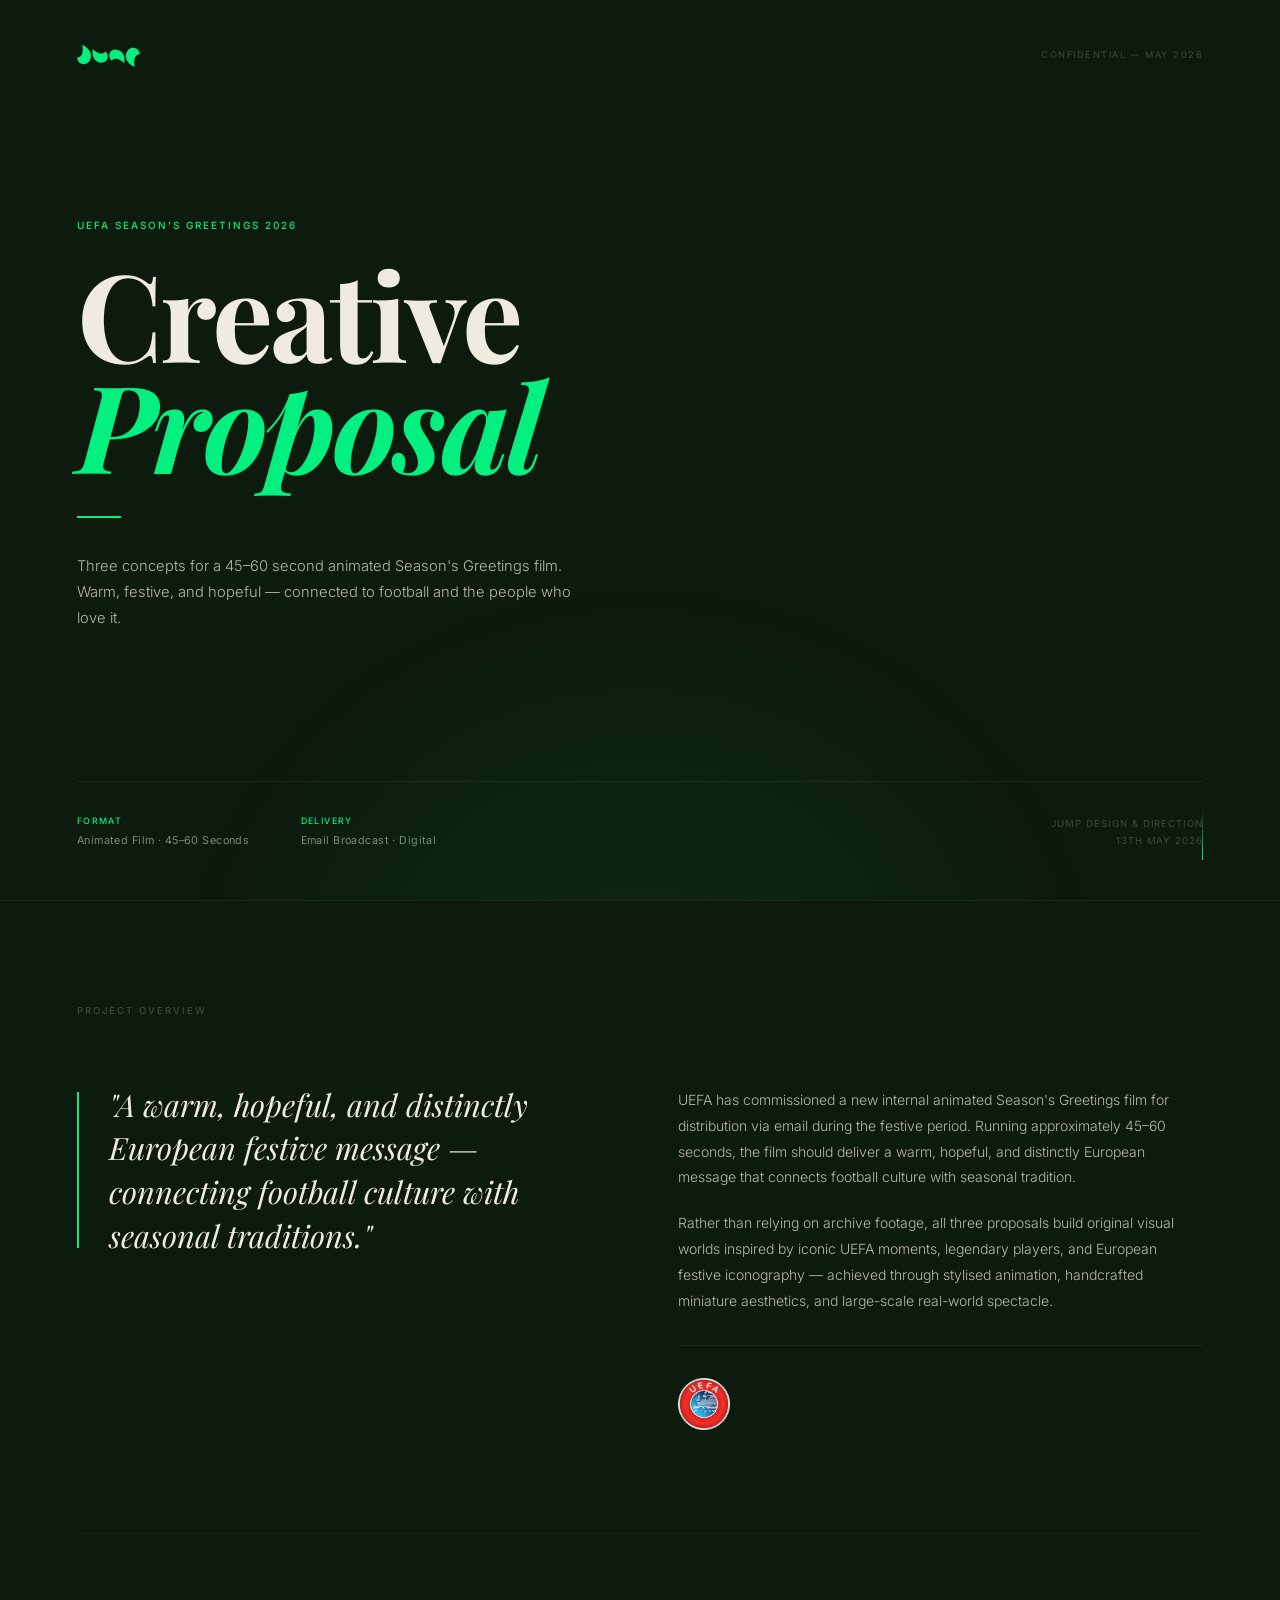
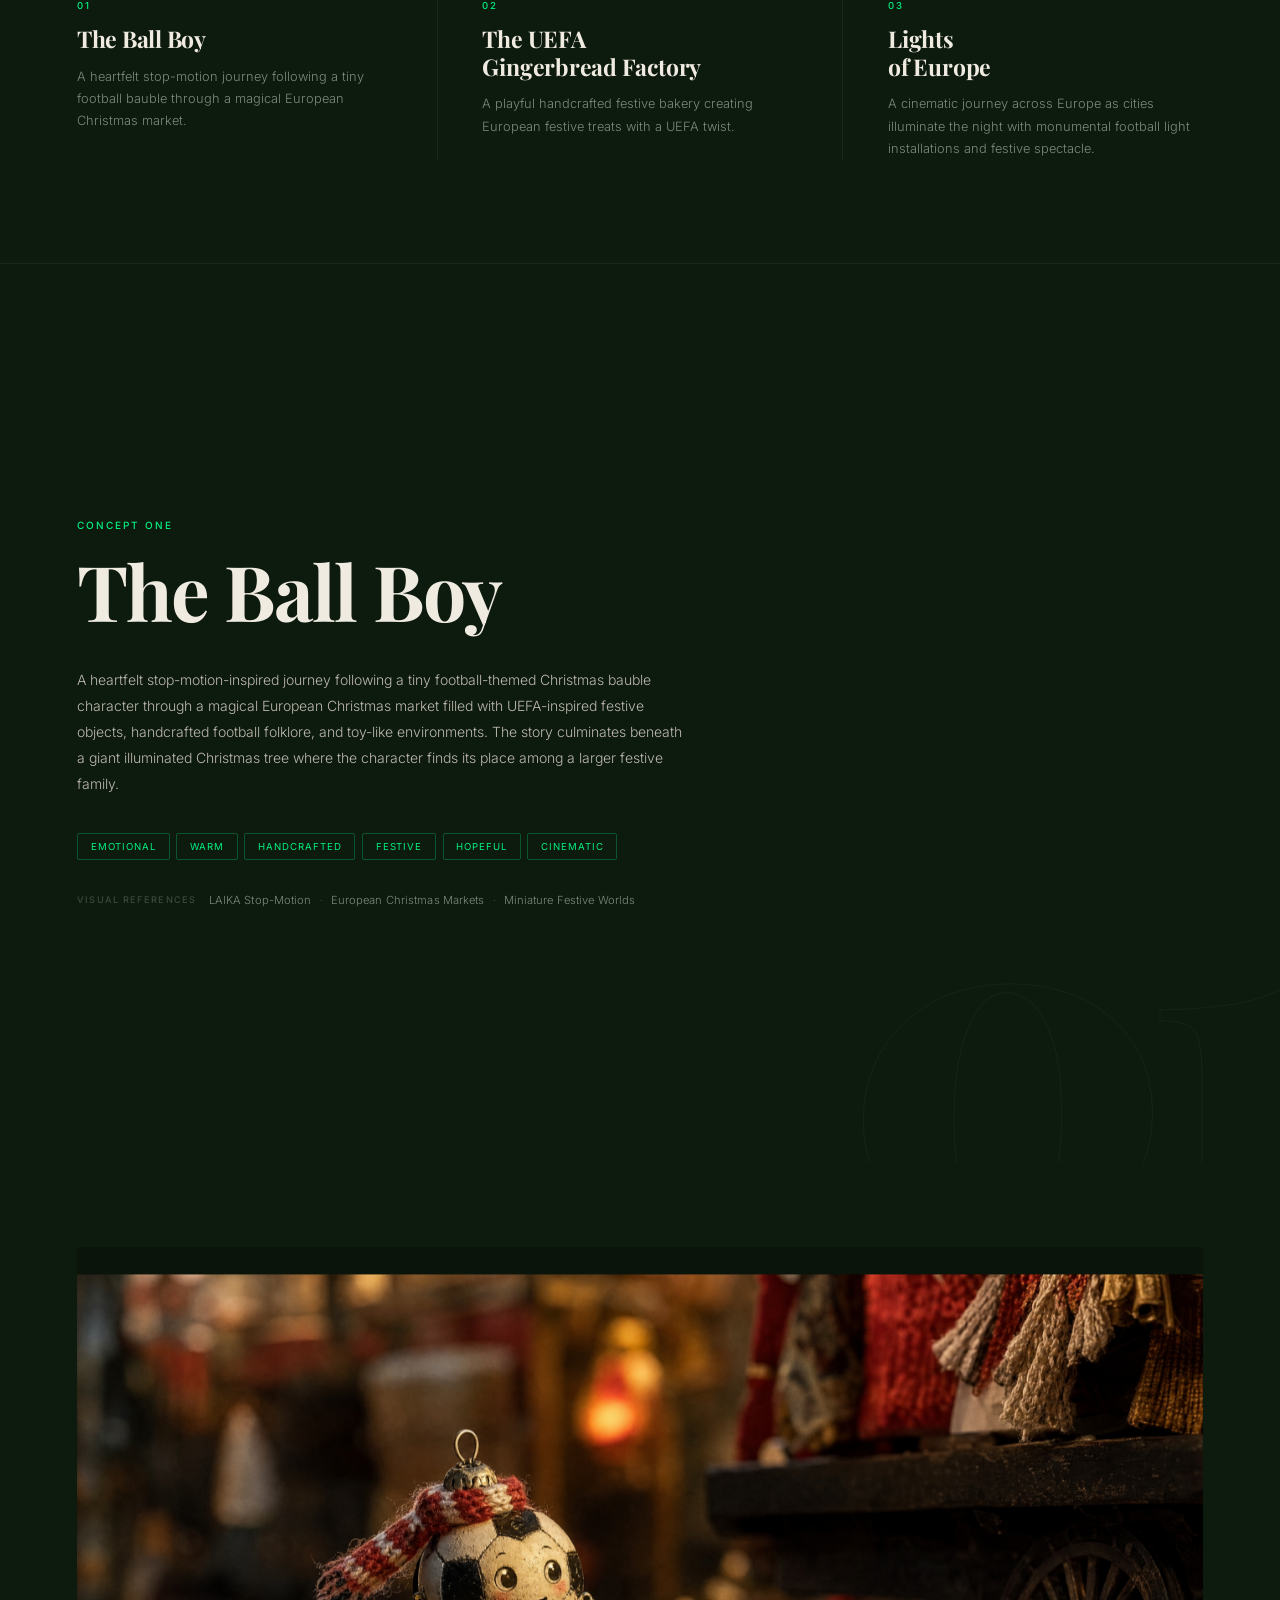
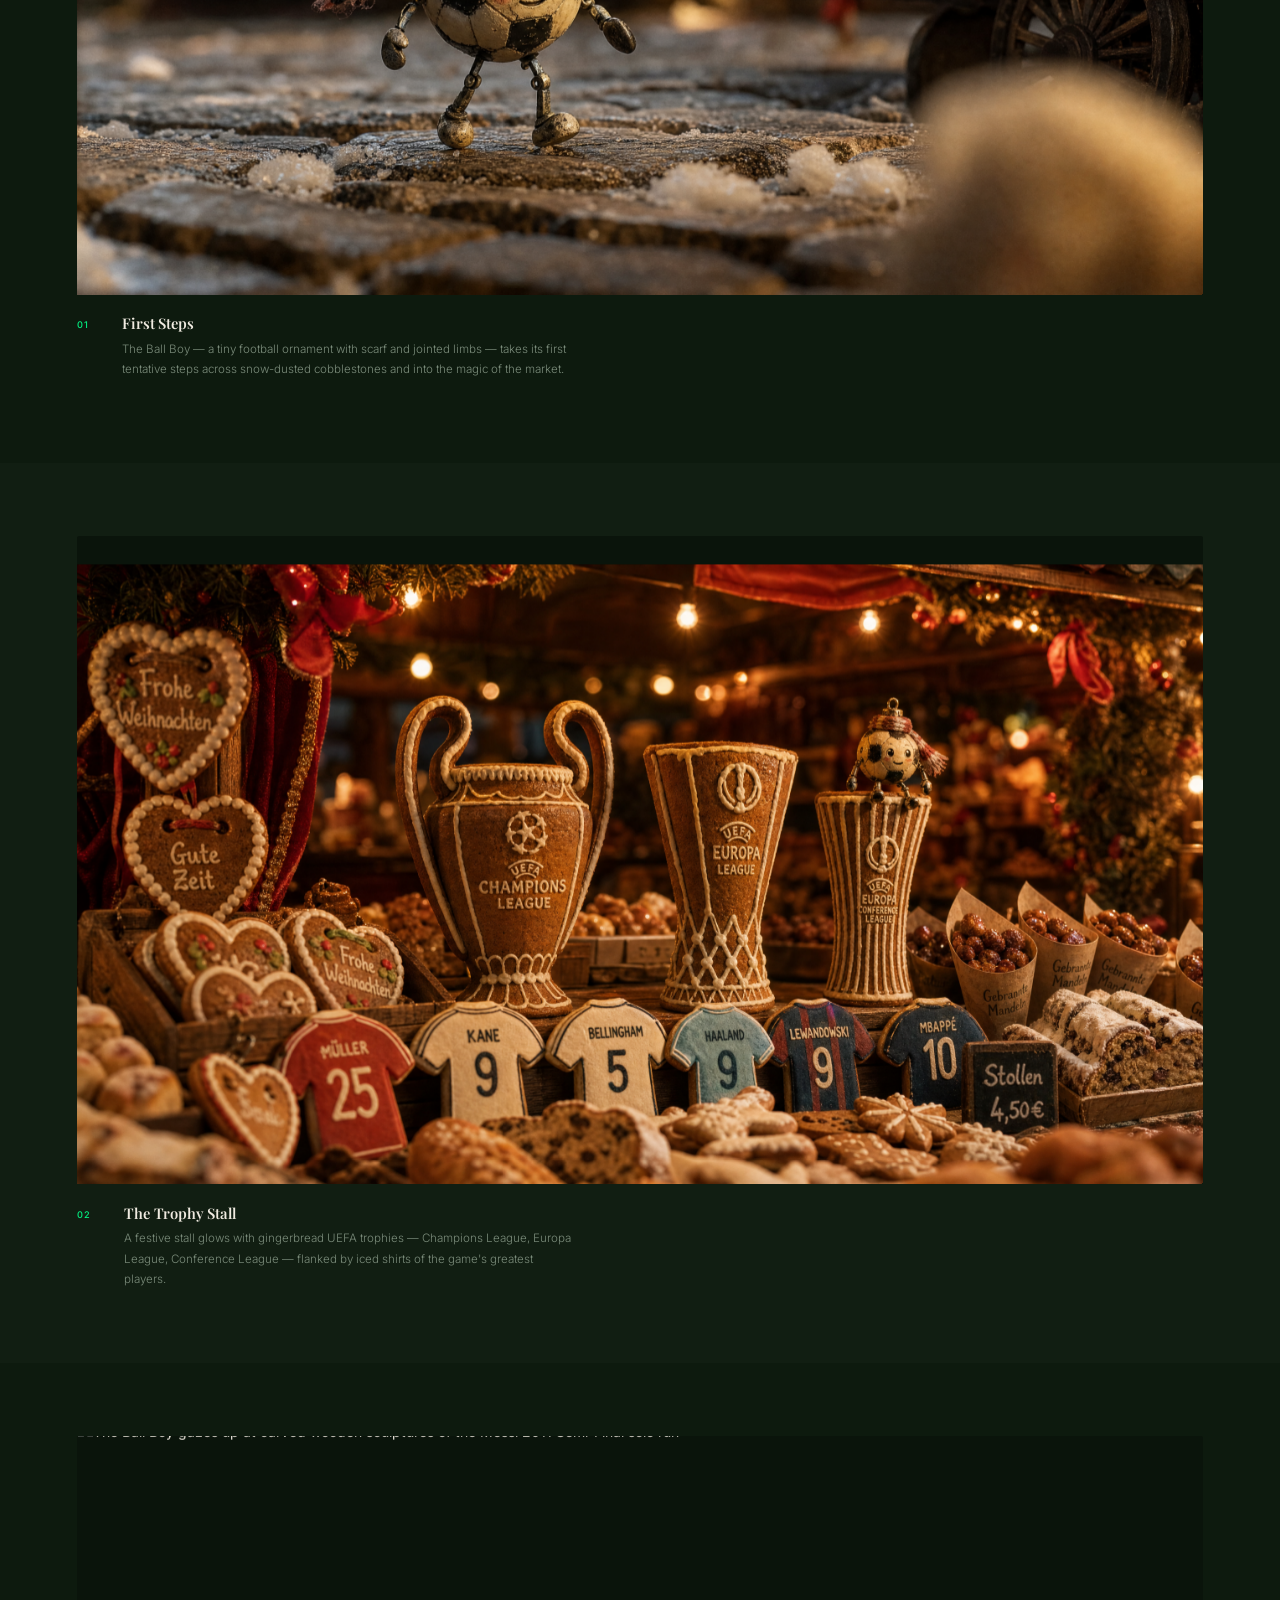
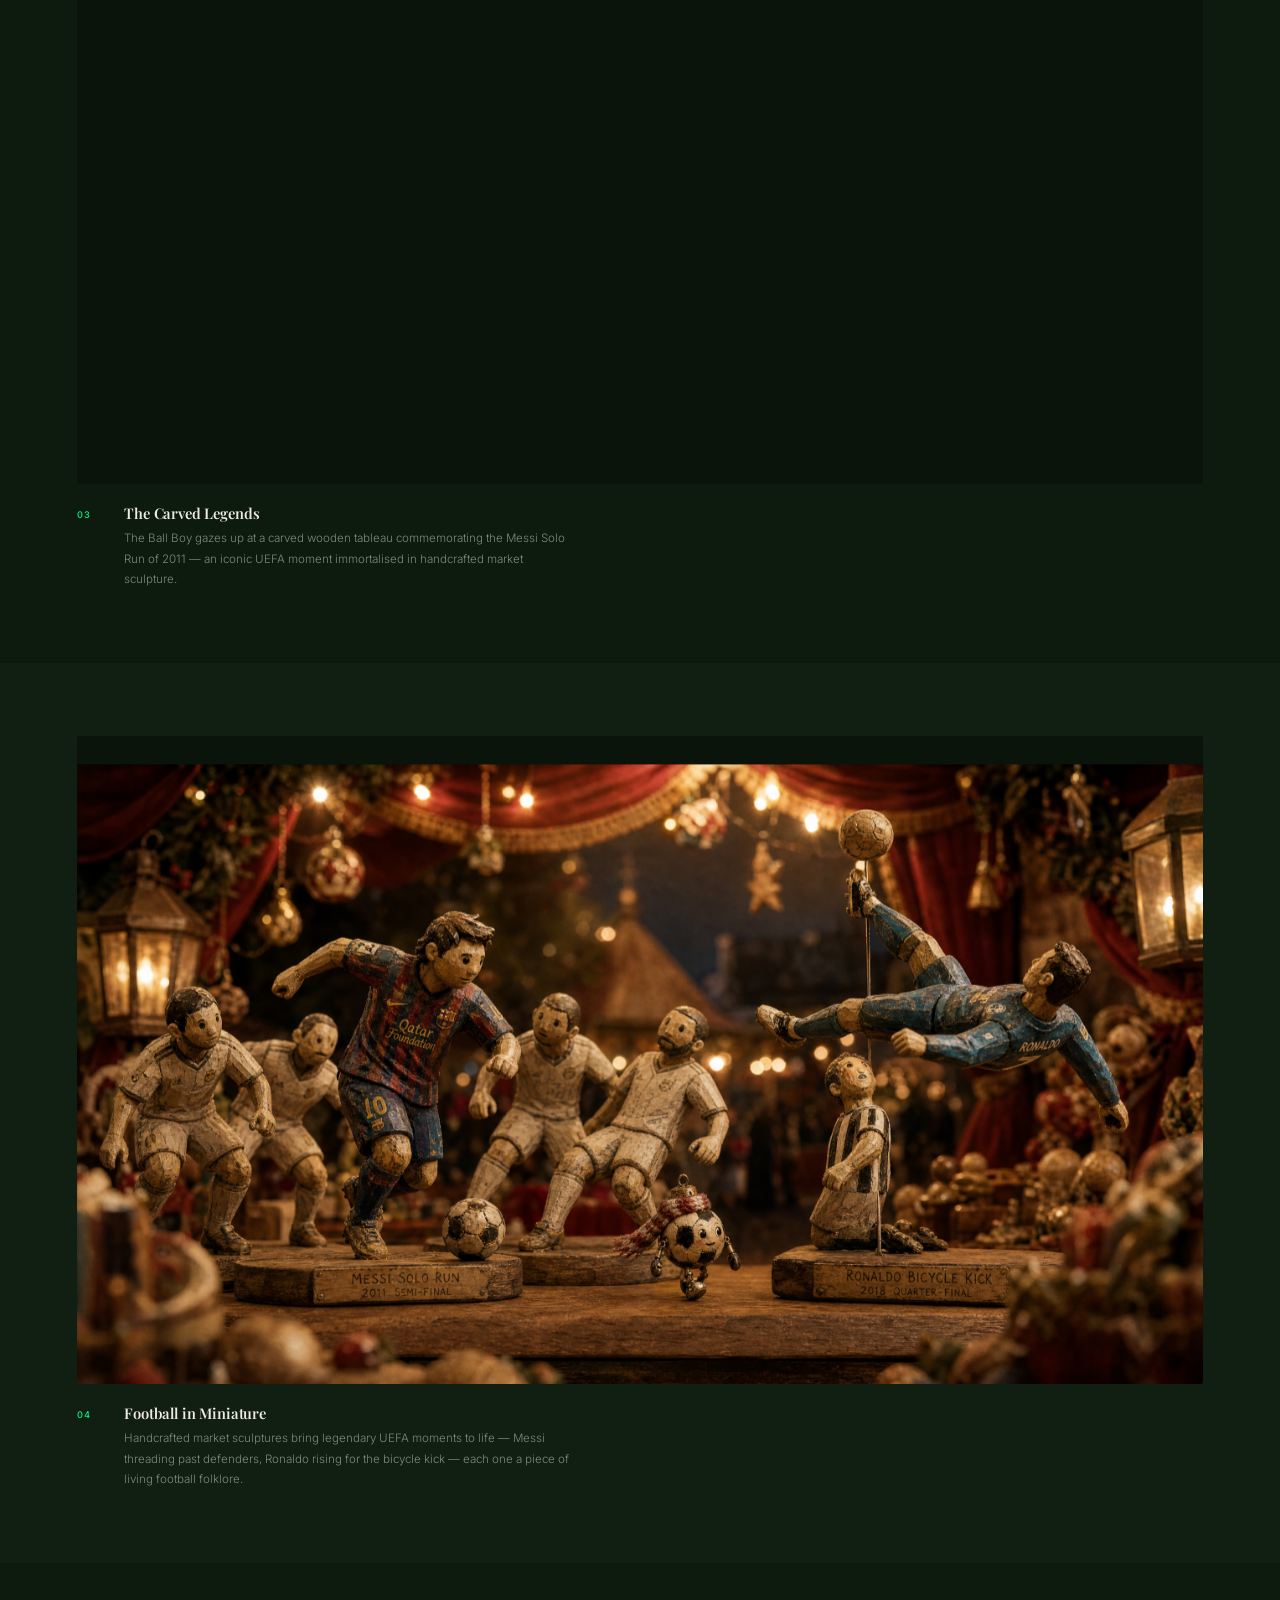
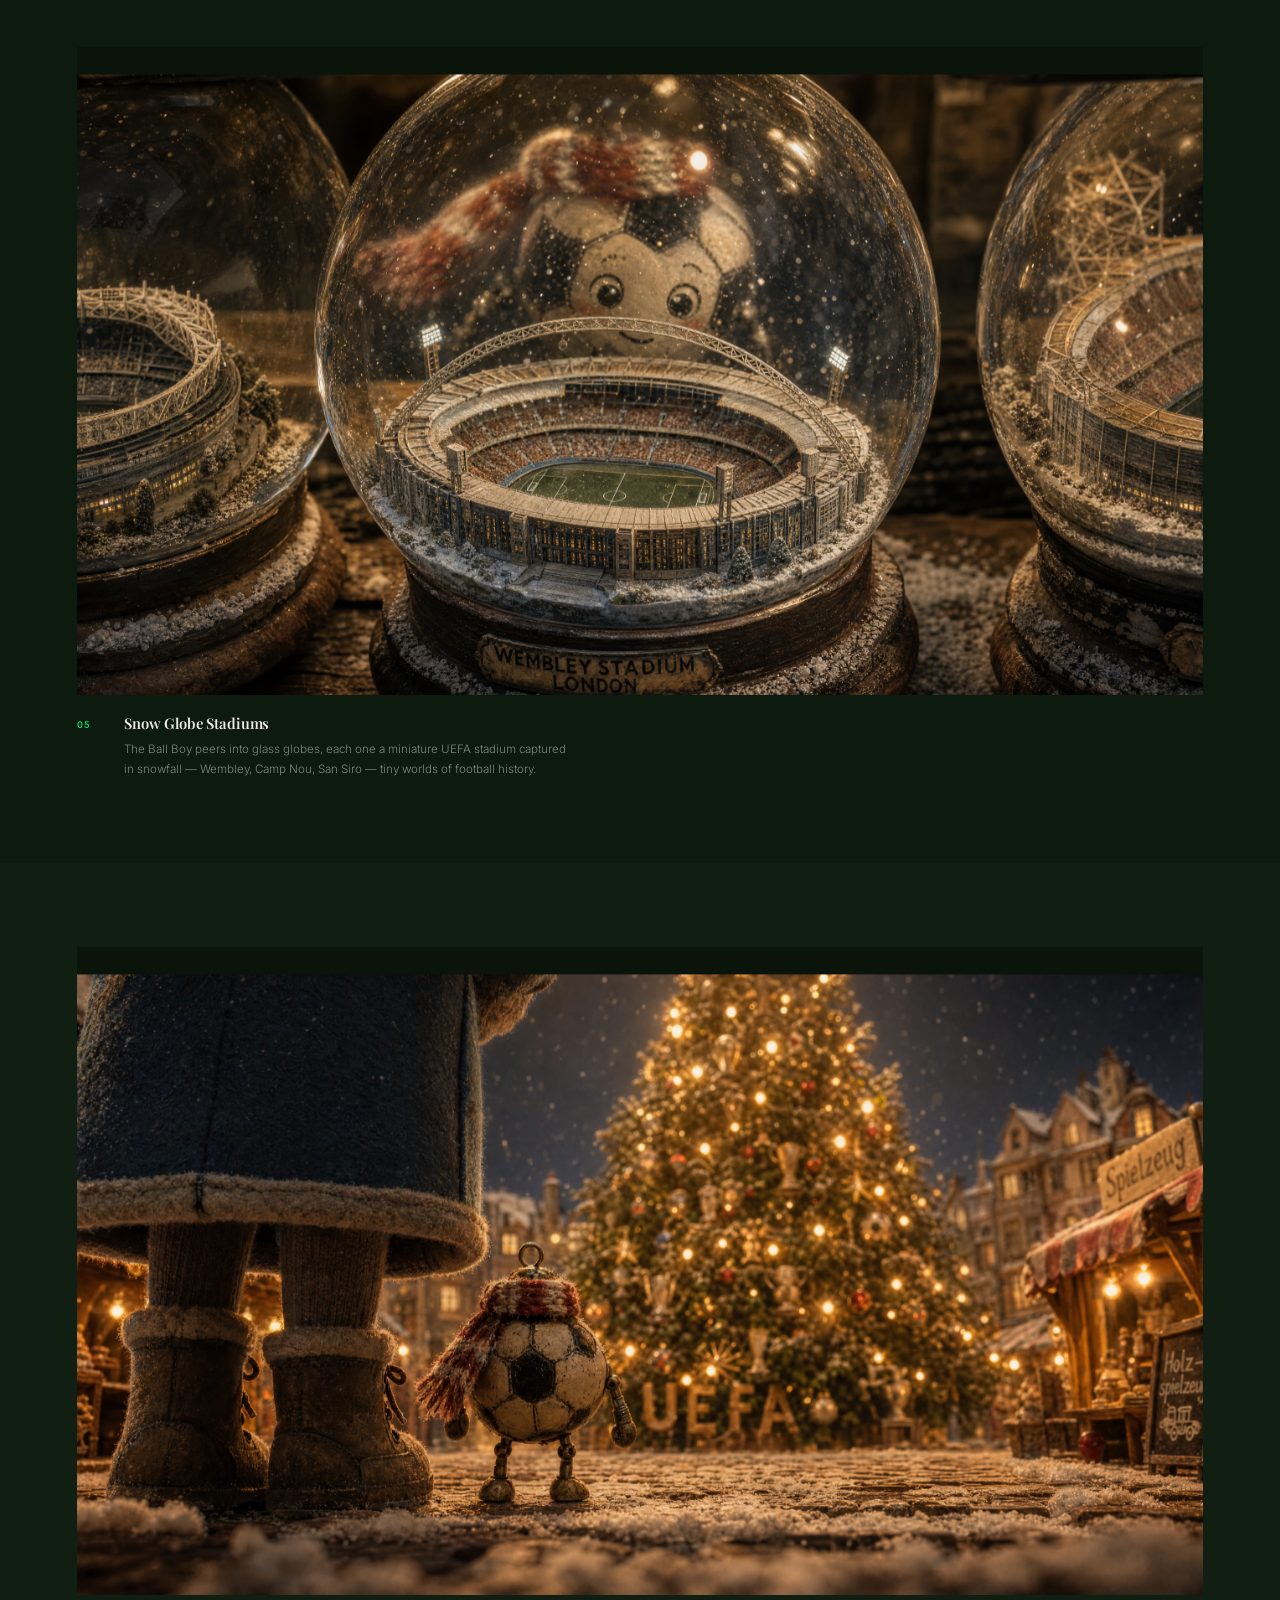
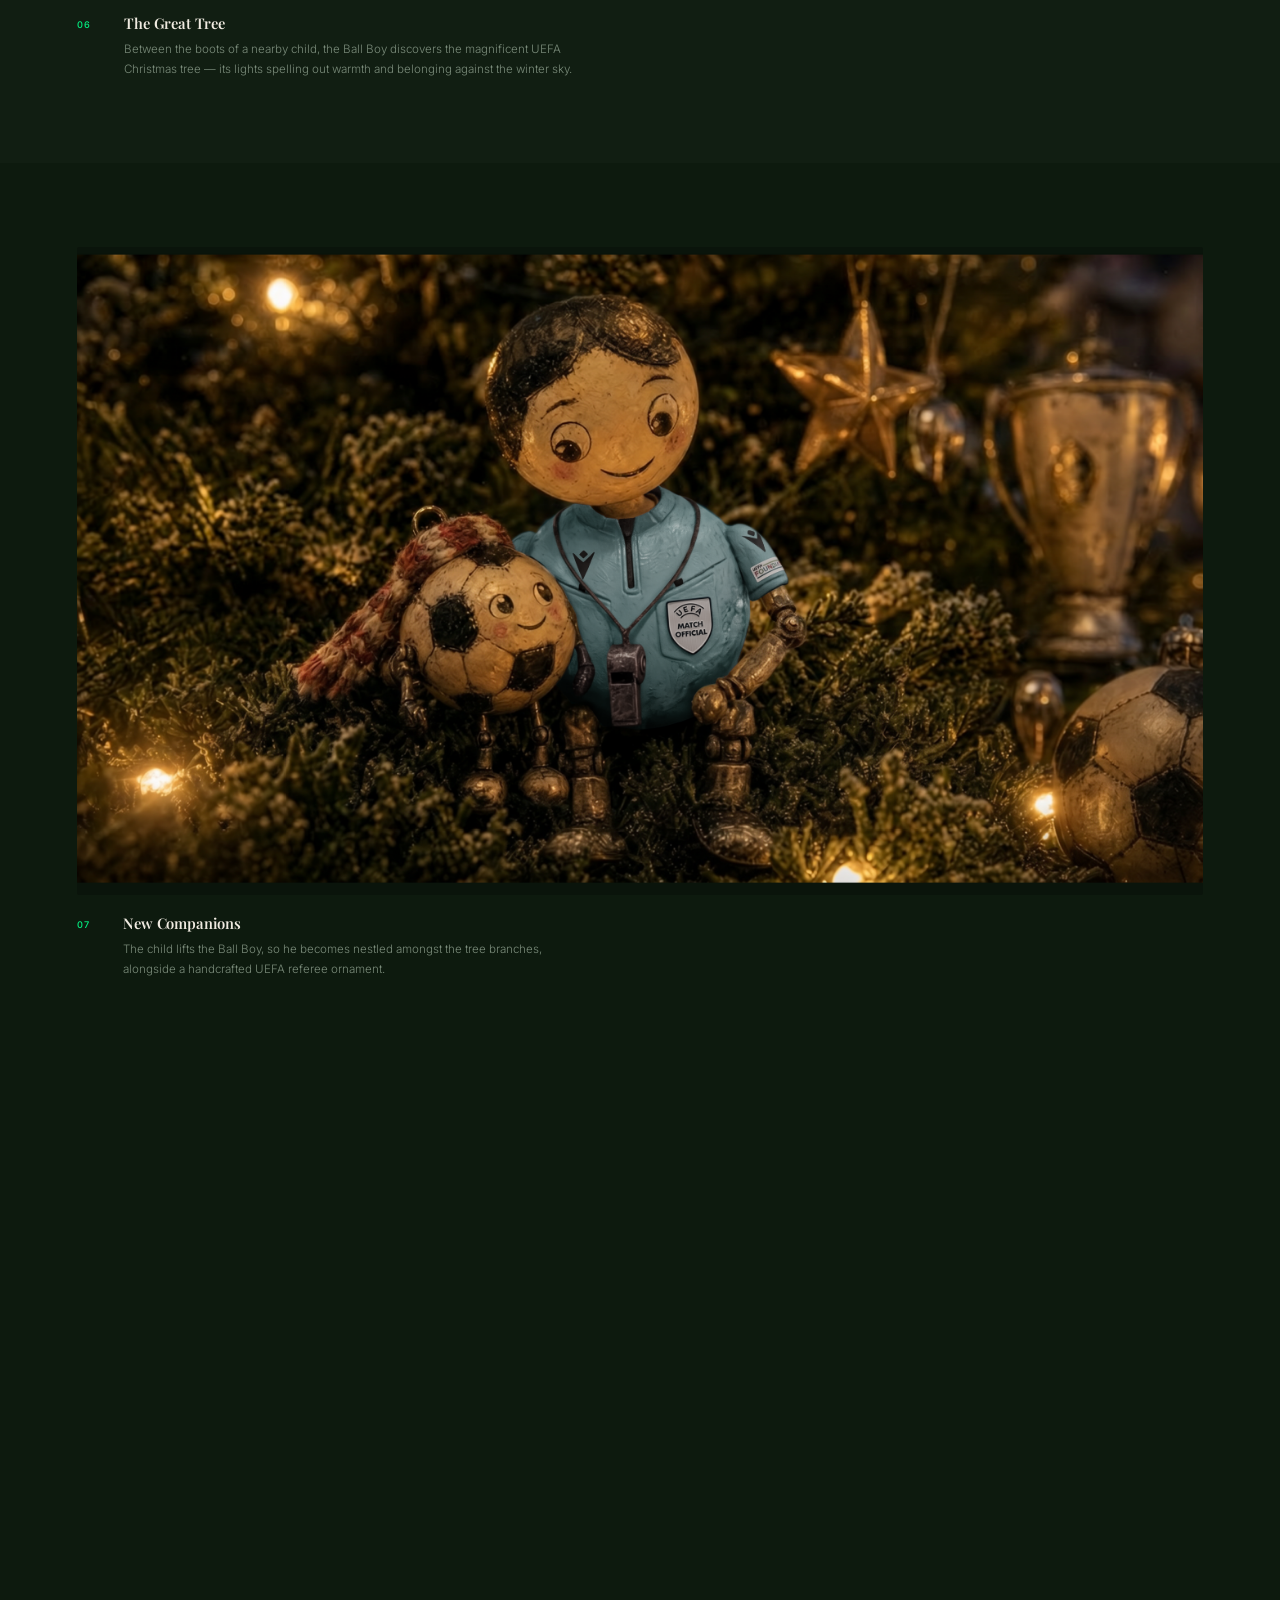
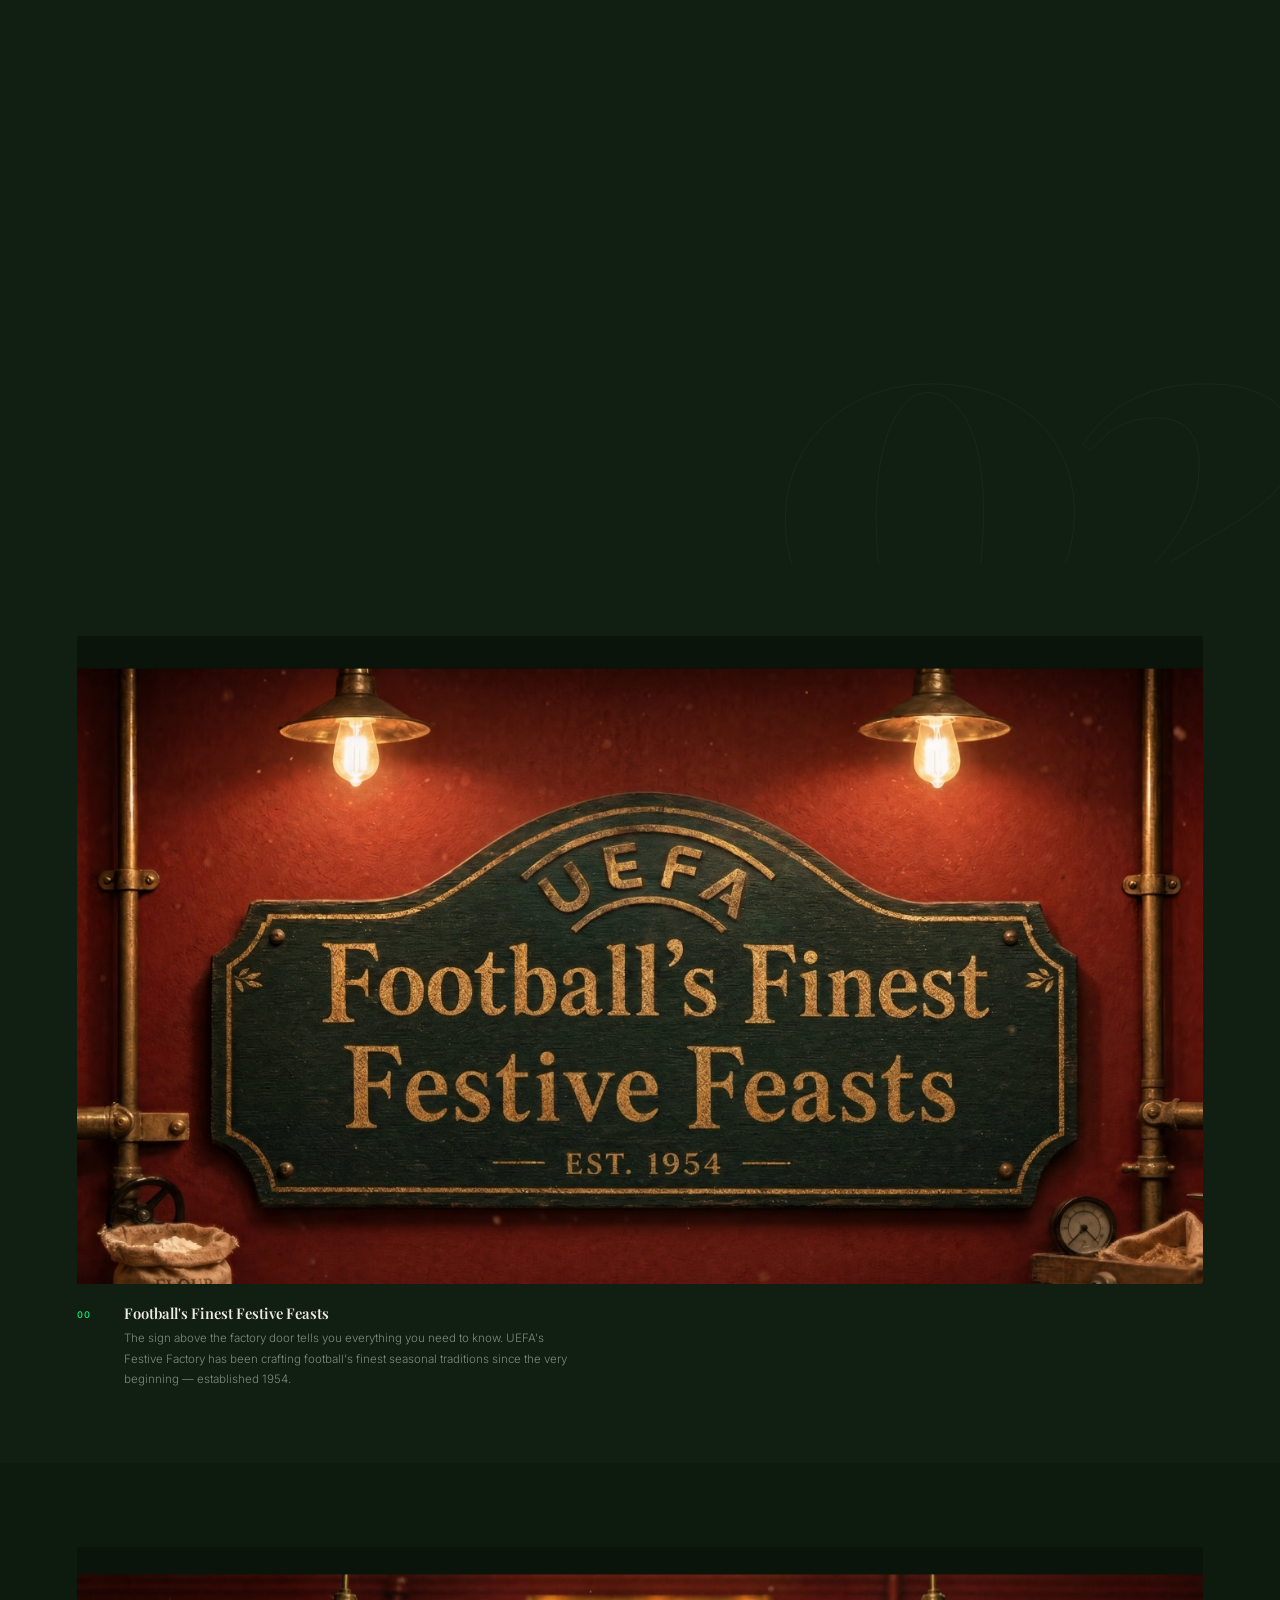
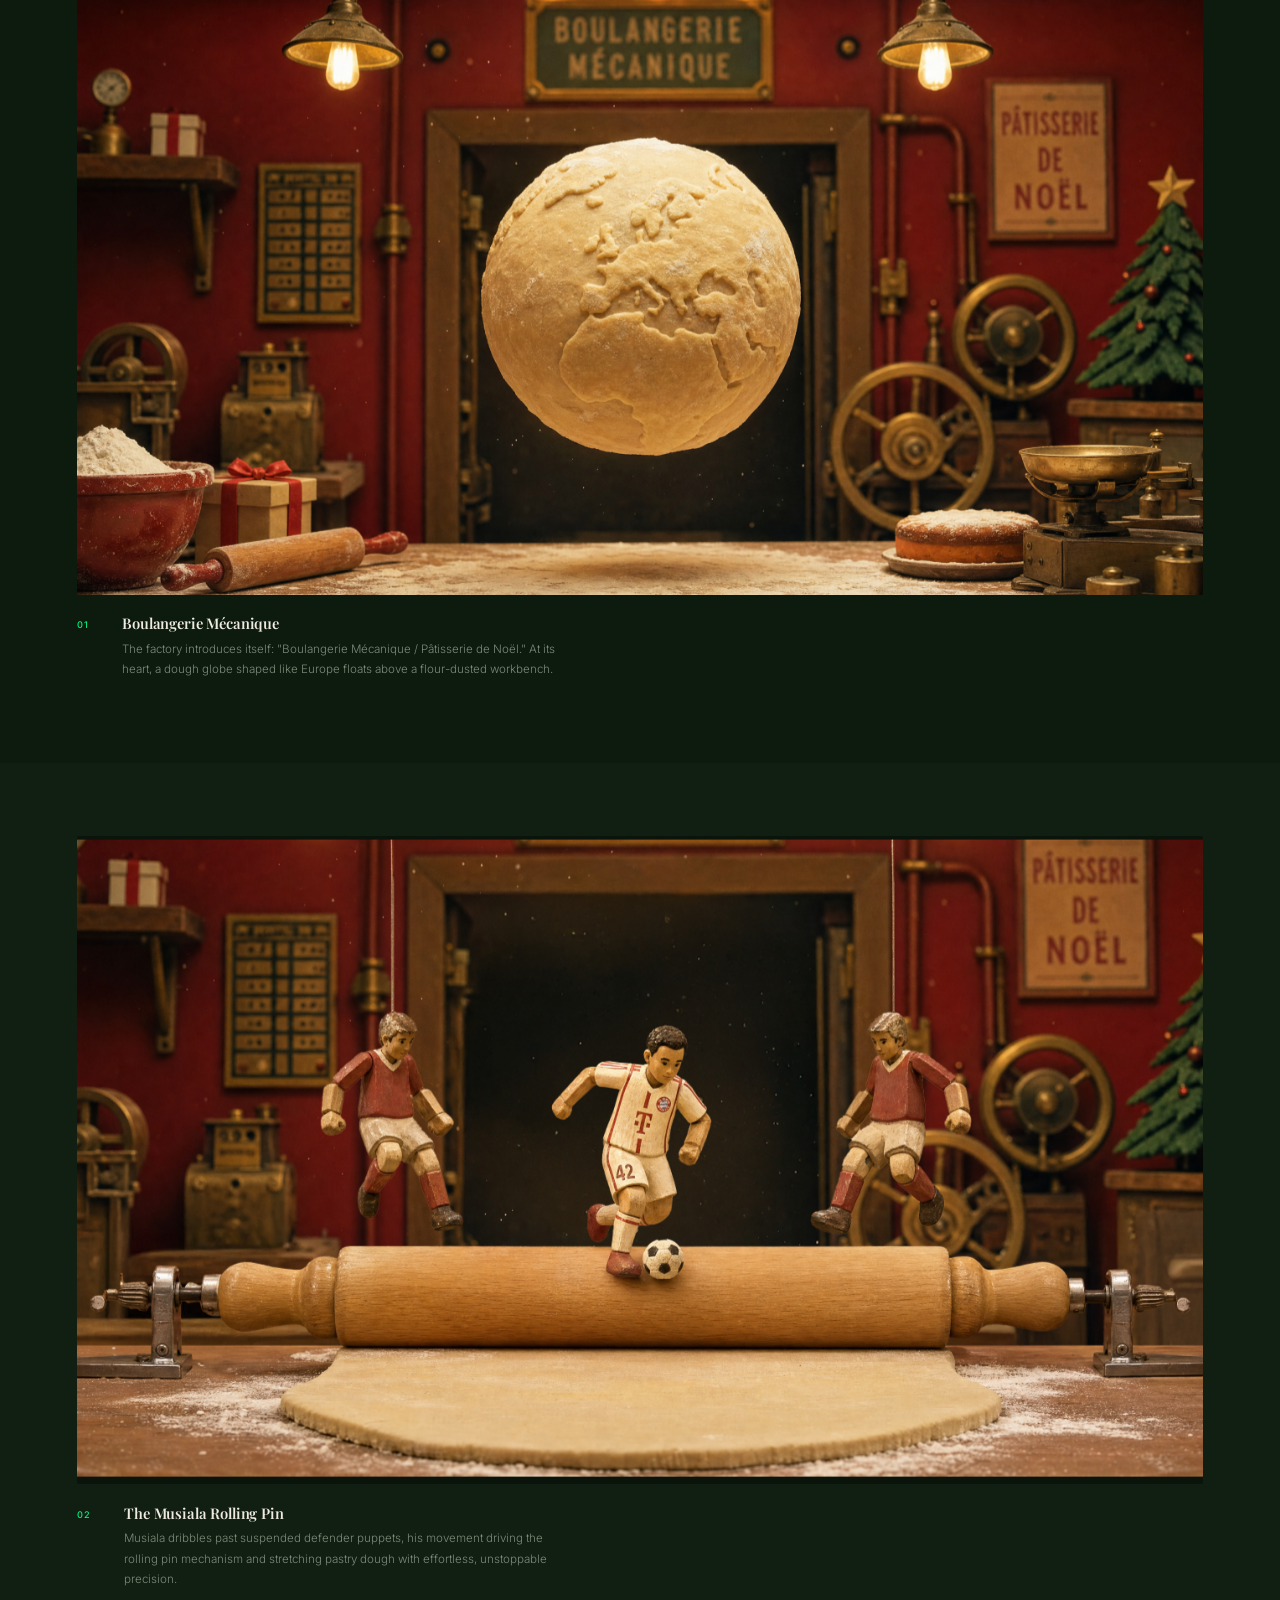
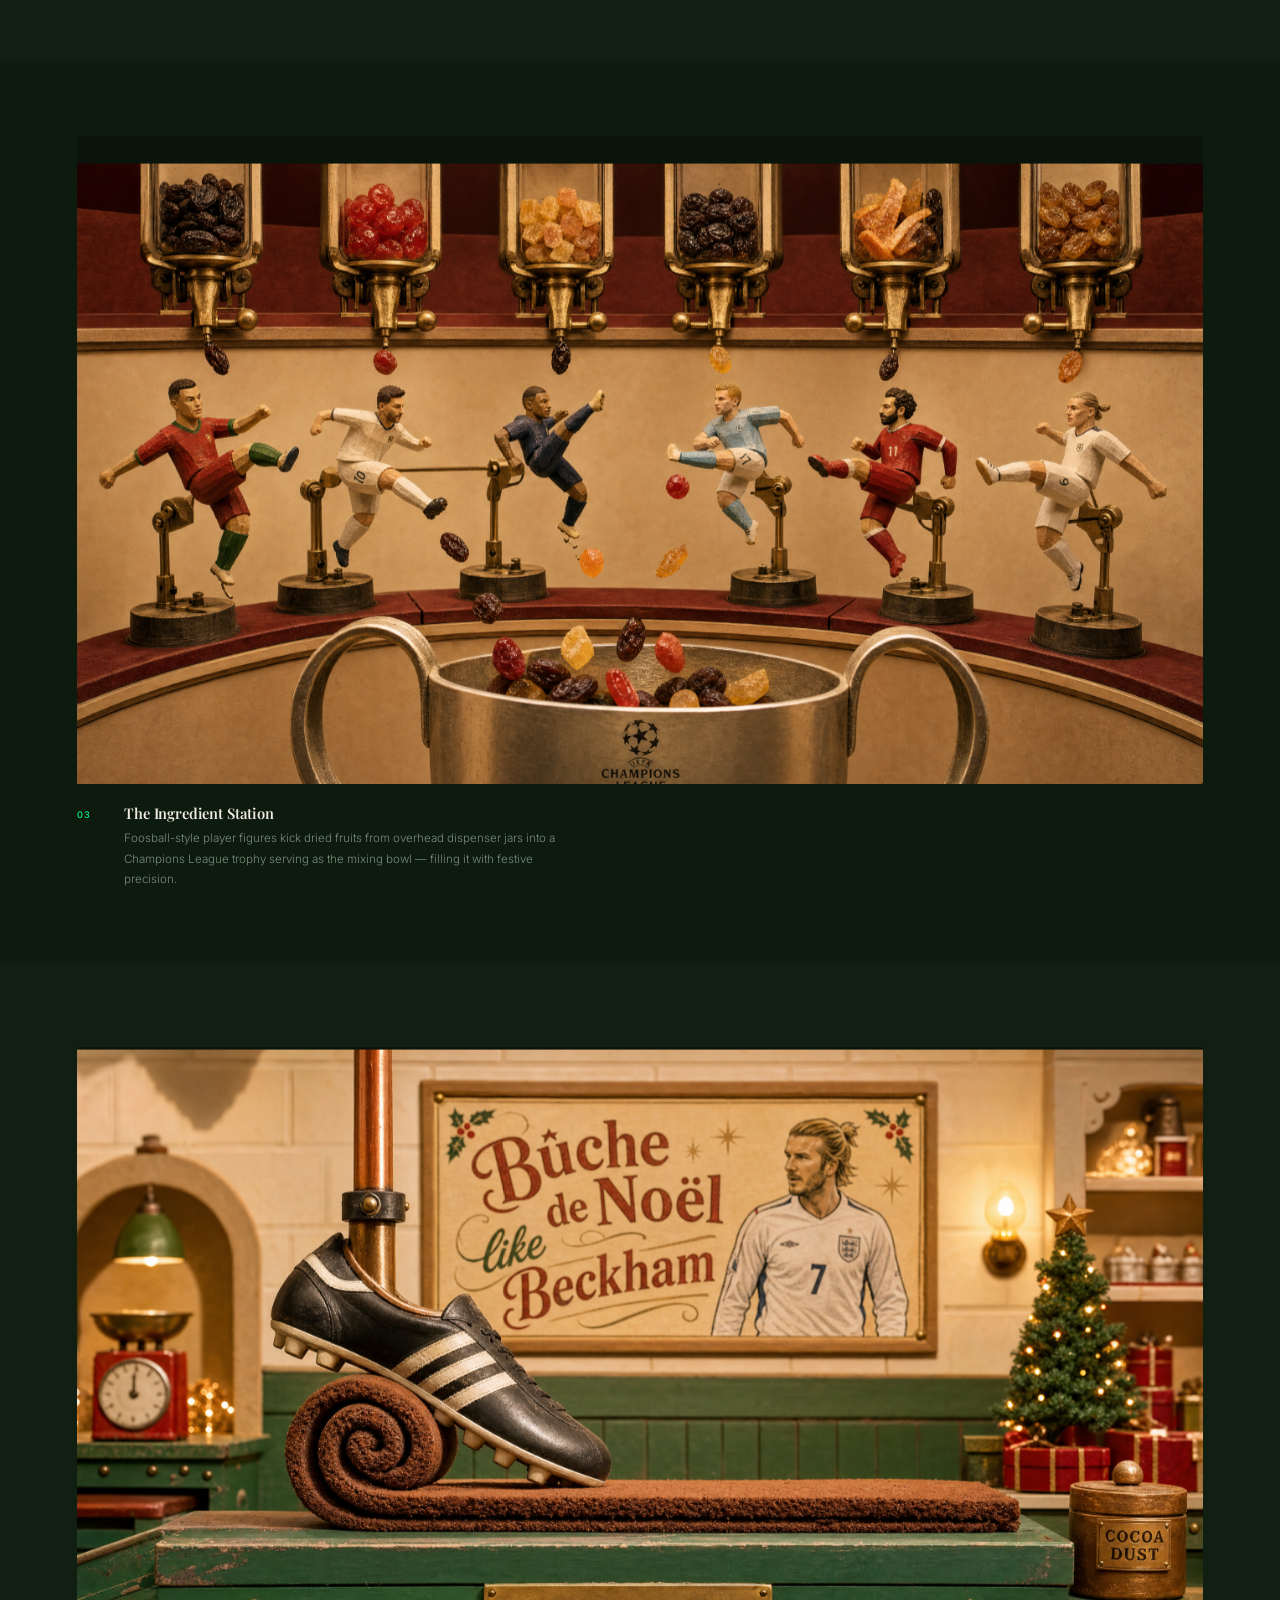
==== v2/index.html @ 1346bf42 "Add v2/ — updated deck with new C2 frames (sb_00, sb_08_v05)" ====
<!DOCTYPE html>
<html lang="en">
<head>
    <meta charset="UTF-8">
    <meta name="viewport" content="width=device-width, initial-scale=1.0">
    <title>UEFA Season's Greetings 2026 — Creative Proposal (V2)</title>
    <link rel="preconnect" href="https://fonts.googleapis.com">
    <link rel="preconnect" href="https://fonts.gstatic.com" crossorigin>
    <link href="https://fonts.googleapis.com/css2?family=Playfair+Display:ital,wght@0,400;0,600;0,700;0,900;1,400;1,600;1,700&family=Inter:wght@300;400;500&display=swap" rel="stylesheet">
    <link rel="stylesheet" href="../styles.css">
</head>
<body>

    <!-- Scroll Progress Bar -->
    <div class="progress-bar" id="progressBar" role="progressbar" aria-hidden="true"></div>

    <!-- ═══════════════════════════════════════════════════
         SECTION 1 — OPENING TITLE
    ═══════════════════════════════════════════════════ -->
    <section class="s-opening" id="opening" aria-label="Title slide">

        <header class="s-opening__header">
            <div class="s-opening__logos">
                <img src="../jump_logo.svg" alt="Jump" class="logo-jump">
            </div>
            <span class="s-opening__confidential">Confidential — May 2026</span>
        </header>

        <div class="s-opening__content">
            <p class="eyebrow">UEFA Season's Greetings 2026</p>
            <h1 class="display-title">
                <span class="display-title__roman">Creative</span>
                <em class="display-title__italic">Proposal</em>
            </h1>
            <div class="title-rule"></div>
            <p class="s-opening__subtitle">Three concepts for a 45–60 second animated Season's Greetings film. Warm, festive, and hopeful — connected to football and the people who love it.</p>
        </div>

        <footer class="s-opening__footer">
            <div class="s-opening__specs">
                <div class="spec-item">
                    <span class="spec-label">Format</span>
                    <span class="spec-value">Animated Film · 45–60 Seconds</span>
                </div>
                <div class="spec-item">
                    <span class="spec-label">Delivery</span>
                    <span class="spec-value">Email Broadcast · Digital</span>
                </div>
            </div>
            <p class="s-opening__credit">Jump Design &amp; Direction<br>13th May 2026</p>
        </footer>

        <div class="scroll-indicator" aria-hidden="true">
            <span class="scroll-indicator__line"></span>
        </div>

    </section>


    <!-- ═══════════════════════════════════════════════════
         SECTION 2 — PROJECT OVERVIEW
    ═══════════════════════════════════════════════════ -->
    <section class="s-overview" id="overview" aria-label="Project Overview">
        <div class="s-overview__inner">

            <div class="s-overview__label animate-in">
                <p class="section-label">Project Overview</p>
            </div>

            <div class="s-overview__grid animate-in">
                <div class="s-overview__left">
                    <blockquote class="overview-quote">
                        "A warm, hopeful, and distinctly European festive message — connecting football culture with seasonal traditions."
                    </blockquote>
                </div>
                <div class="s-overview__right">
                    <p class="body-text">UEFA has commissioned a new internal animated Season's Greetings film for distribution via email during the festive period. Running approximately 45–60 seconds, the film should deliver a warm, hopeful, and distinctly European message that connects football culture with seasonal tradition.</p>
                    <p class="body-text">Rather than relying on archive footage, all three proposals build original visual worlds inspired by iconic UEFA moments, legendary players, and European festive iconography — achieved through stylised animation, handcrafted miniature aesthetics, and large-scale real-world spectacle.</p>
                    <div class="s-overview__uefa-logo">
                        <img src="../UEFA_full_logo.svg.png" alt="UEFA" class="logo-uefa">
                    </div>
                </div>
            </div>

            <div class="s-overview__concepts animate-in">
                <div class="concept-card">
                    <span class="concept-card__num">01</span>
                    <h3 class="concept-card__title">The Ball Boy</h3>
                    <p class="concept-card__desc">A heartfelt stop-motion journey following a tiny football bauble through a magical European Christmas market.</p>
                </div>
                <div class="concept-card__divider"></div>
                <div class="concept-card">
                    <span class="concept-card__num">02</span>
                    <h3 class="concept-card__title">The UEFA<br>Gingerbread Factory</h3>
                    <p class="concept-card__desc">A playful handcrafted festive bakery creating European festive treats with a UEFA twist.</p>
                </div>
                <div class="concept-card__divider"></div>
                <div class="concept-card">
                    <span class="concept-card__num">03</span>
                    <h3 class="concept-card__title">Lights<br>of Europe</h3>
                    <p class="concept-card__desc">A cinematic journey across Europe as cities illuminate the night with monumental football light installations and festive spectacle.</p>
                </div>
            </div>

        </div>
    </section>


    <!-- ═══════════════════════════════════════════════════
         SECTION 3 — CONCEPT ONE: THE BALL BOY
    ═══════════════════════════════════════════════════ -->
    <section class="s-concept s-concept--one" id="concept-one" aria-label="Concept One: The Ball Boy">

        <!-- Concept Intro -->
        <div class="concept-intro">
            <span class="concept-intro__watermark" aria-hidden="true">01</span>
            <div class="concept-intro__body">
                <p class="concept-label animate-in">Concept One</p>
                <h2 class="concept-title animate-in">The Ball Boy</h2>
                <p class="concept-desc animate-in">A heartfelt stop-motion-inspired journey following a tiny football-themed Christmas bauble character through a magical European Christmas market filled with UEFA-inspired festive objects, handcrafted football folklore, and toy-like environments. The story culminates beneath a giant illuminated Christmas tree where the character finds its place among a larger festive family.</p>
                <div class="concept-tags animate-in" aria-label="Creative tone">
                    <span class="tag">Emotional</span>
                    <span class="tag">Warm</span>
                    <span class="tag">Handcrafted</span>
                    <span class="tag">Festive</span>
                    <span class="tag">Hopeful</span>
                    <span class="tag">Cinematic</span>
                </div>
                <div class="concept-refs animate-in">
                    <span class="ref-label">Visual References</span>
                    <span class="ref-item">LAIKA Stop-Motion</span>
                    <span class="ref-sep" aria-hidden="true">·</span>
                    <span class="ref-item">European Christmas Markets</span>
                    <span class="ref-sep" aria-hidden="true">·</span>
                    <span class="ref-item">Miniature Festive Worlds</span>
                </div>
            </div>
        </div>

        <!-- Storyboard Gallery -->
        <div class="storyboard" role="list" aria-label="Concept One storyboard frames">

            <article class="frame animate-in" role="listitem">
                <div class="frame__viewport">
                    <img class="frame__image" src="../Concept01_Storyboard/sb_01.png" alt="The Ball Boy takes its first steps across snow-dusted cobblestones into the Christmas market" loading="lazy">
                </div>
                <footer class="frame__footer">
                    <span class="frame__num" aria-label="Frame 1">01</span>
                    <div class="frame__info">
                        <h4 class="frame__title">First Steps</h4>
                        <p class="frame__caption">The Ball Boy — a tiny football ornament with scarf and jointed limbs — takes its first tentative steps across snow-dusted cobblestones and into the magic of the market.</p>
                    </div>
                </footer>
            </article>

            <article class="frame animate-in" role="listitem">
                <div class="frame__viewport">
                    <img class="frame__image" src="../Concept01_Storyboard/sb_02.png" alt="A festive stall displaying gingerbread UEFA trophies and iced player shirts" loading="lazy">
                </div>
                <footer class="frame__footer">
                    <span class="frame__num" aria-label="Frame 2">02</span>
                    <div class="frame__info">
                        <h4 class="frame__title">The Trophy Stall</h4>
                        <p class="frame__caption">A festive stall glows with gingerbread UEFA trophies — Champions League, Europa League, Conference League — flanked by iced shirts of the game's greatest players.</p>
                    </div>
                </footer>
            </article>

            <article class="frame animate-in" role="listitem">
                <div class="frame__viewport">
                    <img class="frame__image" src="../Concept01_Storyboard/sb_03.png" alt="The Ball Boy gazes up at carved wooden sculptures of the Messi 2011 Semi-Final solo run" loading="lazy">
                </div>
                <footer class="frame__footer">
                    <span class="frame__num" aria-label="Frame 3">03</span>
                    <div class="frame__info">
                        <h4 class="frame__title">The Carved Legends</h4>
                        <p class="frame__caption">The Ball Boy gazes up at a carved wooden tableau commemorating the Messi Solo Run of 2011 — an iconic UEFA moment immortalised in handcrafted market sculpture.</p>
                    </div>
                </footer>
            </article>

            <article class="frame animate-in" role="listitem">
                <div class="frame__viewport">
                    <img class="frame__image" src="../Concept01_Storyboard/sb_04.png" alt="Handcrafted market sculptures of Messi dribbling and Ronaldo bicycle kick on display pedestals" loading="lazy">
                </div>
                <footer class="frame__footer">
                    <span class="frame__num" aria-label="Frame 4">04</span>
                    <div class="frame__info">
                        <h4 class="frame__title">Football in Miniature</h4>
                        <p class="frame__caption">Handcrafted market sculptures bring legendary UEFA moments to life — Messi threading past defenders, Ronaldo rising for the bicycle kick — each one a piece of living football folklore.</p>
                    </div>
                </footer>
            </article>

            <article class="frame animate-in" role="listitem">
                <div class="frame__viewport">
                    <img class="frame__image" src="../Concept01_Storyboard/sb_05.png" alt="The Ball Boy peers into glass snow globes containing miniature Wembley Stadium" loading="lazy">
                </div>
                <footer class="frame__footer">
                    <span class="frame__num" aria-label="Frame 5">05</span>
                    <div class="frame__info">
                        <h4 class="frame__title">Snow Globe Stadiums</h4>
                        <p class="frame__caption">The Ball Boy peers into glass globes, each one a miniature UEFA stadium captured in snowfall — Wembley, Camp Nou, San Siro — tiny worlds of football history.</p>
                    </div>
                </footer>
            </article>

            <article class="frame animate-in" role="listitem">
                <div class="frame__viewport">
                    <img class="frame__image" src="../Concept01_Storyboard/sb_06.png" alt="The Ball Boy stands between a nearby child's boots facing the UEFA Christmas tree" loading="lazy">
                </div>
                <footer class="frame__footer">
                    <span class="frame__num" aria-label="Frame 6">06</span>
                    <div class="frame__info">
                        <h4 class="frame__title">The Great Tree</h4>
                        <p class="frame__caption">Between the boots of a nearby child, the Ball Boy discovers the magnificent UEFA Christmas tree — its lights spelling out warmth and belonging against the winter sky.</p>
                    </div>
                </footer>
            </article>

            <article class="frame animate-in" role="listitem">
                <div class="frame__viewport">
                    <img class="frame__image" src="../Concept01_Storyboard/sb_07.png" alt="The Ball Boy nestled in Christmas tree branches alongside a handcrafted footballer ornament" loading="lazy">
                </div>
                <footer class="frame__footer">
                    <span class="frame__num" aria-label="Frame 7">07</span>
                    <div class="frame__info">
                        <h4 class="frame__title">New Companions</h4>
                        <p class="frame__caption">The child lifts the Ball Boy, so he becomes nestled amongst the tree branches, alongside a handcrafted UEFA referee ornament.</p>
                    </div>
                </footer>
            </article>

            <article class="frame animate-in" role="listitem">
                <div class="frame__viewport">
                    <img class="frame__image" src="../Concept01_Storyboard/sb_08.png" alt="Grand finale: towering Christmas tree reading Season's Greetings UEFA under the northern lights" loading="lazy">
                </div>
                <footer class="frame__footer">
                    <span class="frame__num" aria-label="Frame 8">08</span>
                    <div class="frame__info">
                        <h4 class="frame__title">Season's Greetings</h4>
                        <p class="frame__caption">The grand finale: a towering festive tree blazes "Season's Greetings — UEFA" against the northern lights above a snow-covered European square, the whole village gathered beneath.</p>
                    </div>
                </footer>
            </article>

            <article class="frame frame--animation animate-in" role="listitem">
                <div class="frame__viewport">
                    <video class="frame__image frame__video" src="../AnimationExample/C1_sb_01_AnimationExample.mp4" autoplay loop muted playsinline aria-label="Concept One animation direction — The Ball Boy in motion"></video>
                </div>
                <footer class="frame__footer">
                    <span class="frame__num frame__num--play" aria-label="Animation">▶</span>
                    <div class="frame__info">
                        <h4 class="frame__title">Animation Direction</h4>
                        <p class="frame__caption">An early motion example showing the Ball Boy character coming to life — capturing the warmth, texture, and handcrafted charm of the concept.</p>
                    </div>
                </footer>
            </article>

        </div>
    </section>


    <!-- ═══════════════════════════════════════════════════
         SECTION 4 — CONCEPT TWO: THE UEFA GINGERBREAD FACTORY
    ═══════════════════════════════════════════════════ -->
    <section class="s-concept s-concept--two" id="concept-two" aria-label="Concept Two: The UEFA Gingerbread Factory">

        <!-- Concept Intro -->
        <div class="concept-intro concept-intro--alt">
            <span class="concept-intro__watermark" aria-hidden="true">02</span>
            <div class="concept-intro__body">
                <p class="concept-label animate-in">Concept Two</p>
                <h2 class="concept-title animate-in">The UEFA<br>Gingerbread<br>Factory</h2>
                <p class="concept-desc animate-in">A playful handcrafted festive bakery inspired by the symmetrical cinematic language of Wes Anderson and the tactile stop-motion charm of Fantastic Mr. Fox. Iconic football actions are transformed into simplified mechanical baking sequences that produce UEFA-themed Christmas gingerbread and European festive treats.</p>
                <div class="concept-tags animate-in" aria-label="Creative tone">
                    <span class="tag">Playful</span>
                    <span class="tag">Graphic</span>
                    <span class="tag">Tactile</span>
                    <span class="tag">Elegant</span>
                    <span class="tag">Rhythmic</span>
                    <span class="tag">European</span>
                </div>
                <div class="concept-refs animate-in">
                    <span class="ref-label">Visual References</span>
                    <span class="ref-item">Fantastic Mr Fox</span>
                    <span class="ref-sep" aria-hidden="true">·</span>
                    <span class="ref-item">Wes Anderson Symmetry</span>
                    <span class="ref-sep" aria-hidden="true">·</span>
                    <span class="ref-item">Stop-Motion Miniature</span>
                </div>
            </div>
        </div>

        <!-- Storyboard Gallery -->
        <div class="storyboard storyboard--alt" role="list" aria-label="Concept Two storyboard frames">

            <article class="frame animate-in" role="listitem">
                <div class="frame__viewport">
                    <img class="frame__image" src="Concept02_Storyboard/sb_00.png" alt="A hand-painted wooden sign reading: UEFA Football&#39;s Finest Festive Feasts, Est. 1954" loading="lazy">
                </div>
                <footer class="frame__footer">
                    <span class="frame__num" aria-label="Title Card">00</span>
                    <div class="frame__info">
                        <h4 class="frame__title">Football&#39;s Finest Festive Feasts</h4>
                        <p class="frame__caption">The sign above the factory door tells you everything you need to know. UEFA&#39;s Festive Factory has been crafting football&#39;s finest seasonal traditions since the very beginning — established 1954.</p>
                    </div>
                </footer>
            </article>


            <article class="frame animate-in" role="listitem">
                <div class="frame__viewport">
                    <img class="frame__image" src="../Concept02_Storyboard/sb_01.png" alt="Boulangerie Mécanique: a dough globe shaped like Europe floats at the centre of the bakery" loading="lazy">
                </div>
                <footer class="frame__footer">
                    <span class="frame__num" aria-label="Frame 1">01</span>
                    <div class="frame__info">
                        <h4 class="frame__title">Boulangerie Mécanique</h4>
                        <p class="frame__caption">The factory introduces itself: "Boulangerie Mécanique / Pâtisserie de Noël." At its heart, a dough globe shaped like Europe floats above a flour-dusted workbench.</p>
                    </div>
                </footer>
            </article>

            <article class="frame animate-in" role="listitem">
                <div class="frame__viewport">
                    <img class="frame__image" src="../Concept02_Storyboard/sb_02.png" alt="Musiala dribbles past suspended defender puppets, driving a rolling pin that flattens pastry dough" loading="lazy">
                </div>
                <footer class="frame__footer">
                    <span class="frame__num" aria-label="Frame 2">02</span>
                    <div class="frame__info">
                        <h4 class="frame__title">The Musiala Rolling Pin</h4>
                        <p class="frame__caption">Musiala dribbles past suspended defender puppets, his movement driving the rolling pin mechanism and stretching pastry dough with effortless, unstoppable precision.</p>
                    </div>
                </footer>
            </article>

            <article class="frame animate-in" role="listitem">
                <div class="frame__viewport">
                    <img class="frame__image" src="../Concept02_Storyboard/sb_03.png" alt="Foosball-style player figures kick dried fruits from dispenser jars into a Champions League trophy mixing bowl" loading="lazy">
                </div>
                <footer class="frame__footer">
                    <span class="frame__num" aria-label="Frame 3">03</span>
                    <div class="frame__info">
                        <h4 class="frame__title">The Ingredient Station</h4>
                        <p class="frame__caption">Foosball-style player figures kick dried fruits from overhead dispenser jars into a Champions League trophy serving as the mixing bowl — filling it with festive precision.</p>
                    </div>
                </footer>
            </article>

            <article class="frame animate-in" role="listitem">
                <div class="frame__viewport">
                    <img class="frame__image" src="../Concept02_Storyboard/sb_04.png" alt="A football boot curls the perfect Bûche de Noël on quality cake rolling machinery, Beckham poster behind" loading="lazy">
                </div>
                <footer class="frame__footer">
                    <span class="frame__num" aria-label="Frame 4">04</span>
                    <div class="frame__info">
                        <h4 class="frame__title">Bûche de Noël Like Beckham</h4>
                        <p class="frame__caption">A football boot rolls the perfect chocolate log on the table surface. The bakery poster behind confirms it in holly-trimmed lettering: "Bûche de Noël like Beckham."</p>
                    </div>
                </footer>
            </article>

            <article class="frame animate-in" role="listitem">
                <div class="frame__viewport">
                    <img class="frame__image" src="../Concept02_Storyboard/sb_05.png" alt="Petr Čech stands beneath the Mince Meat Cannon, gloves raised and pie tin held aloft" loading="lazy">
                </div>
                <footer class="frame__footer">
                    <span class="frame__num" aria-label="Frame 5">05</span>
                    <div class="frame__info">
                        <h4 class="frame__title">The Mince Meat Cannon</h4>
                        <p class="frame__caption">Petr Čech (#1) stands ready beneath the gleaming brass Mince Meat Cannon — gloves raised, pie tin held aloft — to receive the festive filling with champion reflexes.</p>
                    </div>
                </footer>
            </article>

            <article class="frame animate-in" role="listitem">
                <div class="frame__viewport">
                    <img class="frame__image" src="../Concept02_Storyboard/sb_06.png" alt="Ronaldo and Van Basten perform mirrored overhead kicks into a flour sieve, dusting a Stollen loaf" loading="lazy">
                </div>
                <footer class="frame__footer">
                    <span class="frame__num" aria-label="Frame 6">06</span>
                    <div class="frame__info">
                        <h4 class="frame__title">The Stollen Ceremony</h4>
                        <p class="frame__caption">Ronaldo and Van Basten perform mirrored overhead kicks into a hanging flour sieve, sending powdered sugar cascading like Christmas snowfall onto the Stollen loaf below.</p>
                    </div>
                </footer>
            </article>

            <article class="frame animate-in" role="listitem">
                <div class="frame__viewport">
                    <img class="frame__image" src="../Concept02_Storyboard/sb_07.png" alt="The Tiki-Taka machine: roasted chestnuts bounce between TIKI and TAKA copper pans into paper cones" loading="lazy">
                </div>
                <footer class="frame__footer">
                    <span class="frame__num" aria-label="Frame 7">07</span>
                    <div class="frame__info">
                        <h4 class="frame__title">The Tiki-Taka Machine</h4>
                        <p class="frame__caption">Wall-mounted in perfect symmetry, the roasted chestnut machine bounces chestnuts between TIKI and TAKA copper pans with metronomic rhythm, landing them neatly into paper cones.</p>
                    </div>
                </footer>
            </article>

            <article class="frame animate-in" role="listitem">
                <div class="frame__viewport">
                    <img class="frame__image" src="Concept02_Storyboard/sb_08_v05.png" alt="The Puskás Aréna in Budapest reimagined as the factory&#39;s grand proving ground, rows of dough letters rising slowly inside" loading="lazy">
                </div>
                <footer class="frame__footer">
                    <span class="frame__num" aria-label="Frame 8">08</span>
                    <div class="frame__info">
                        <h4 class="frame__title">The Proving Ground</h4>
                        <p class="frame__caption">The Puskás Aréna in Budapest — home of the 2026 UEFA Champions League Final — reimagined as the factory&#39;s grand proving ground. Inside, row upon row of dough letters rise steadily, gathering strength before the final bake.</p>
                    </div>
                </footer>
            </article>

            <article class="frame animate-in" role="listitem">
                <div class="frame__viewport">
                    <img class="frame__image" src="../Concept02_Storyboard/sb_09.png" alt="Automated icing machines decorate U-E-F-A gingerbread letters travelling the decorating conveyor" loading="lazy">
                </div>
                <footer class="frame__footer">
                    <span class="frame__num" aria-label="Frame 9">09</span>
                    <div class="frame__info">
                        <h4 class="frame__title">The Icing Line</h4>
                        <p class="frame__caption">Automated icing machines pipe intricate football motifs — pitches, trophies, match balls — onto the U-E-F-A gingerbread letters as they travel the length of the decorating conveyor.</p>
                    </div>
                </footer>
            </article>

            <article class="frame animate-in" role="listitem">
                <div class="frame__viewport">
                    <img class="frame__image" src="../Concept02_Storyboard/sb_10.png" alt="The finished UEFA gingerbread letters stand beside Father Christmas's armchair — Season's Greetings From UEFA" loading="lazy">
                </div>
                <footer class="frame__footer">
                    <span class="frame__num" aria-label="Frame 10">10</span>
                    <div class="frame__info">
                        <h4 class="frame__title">Season's Greetings From UEFA</h4>
                        <p class="frame__caption">The finished UEFA gingerbread letters stand proudly on a plate beside Father Christmas's fireside chair, the handwritten card behind them reading: "Season's Greetings From UEFA."</p>
                    </div>
                </footer>
            </article>

            <article class="frame frame--animation animate-in" role="listitem">
                <div class="frame__viewport">
                    <video class="frame__image frame__video" src="../AnimationExample/C2_sb_02_AnimationExample.mp4" autoplay loop muted playsinline aria-label="Concept Two animation direction — The Musiala rolling pin sequence in motion"></video>
                </div>
                <footer class="frame__footer">
                    <span class="frame__num frame__num--play" aria-label="Animation">▶</span>
                    <div class="frame__info">
                        <h4 class="frame__title">Animation Direction</h4>
                        <p class="frame__caption">An early motion example of the Musiala rolling pin sequence — demonstrating the playful mechanical rhythm and handcrafted stop-motion quality of the concept.</p>
                    </div>
                </footer>
            </article>

        </div>
    </section>


    <!-- ═══════════════════════════════════════════════════
         SECTION 5 — CONCEPT THREE: LIGHTS OF EUROPE
    ═══════════════════════════════════════════════════ -->
    <section class="s-concept s-concept--three" id="concept-three" aria-label="Concept Three: Lights of Europe">

        <!-- Concept Intro -->
        <div class="concept-intro concept-intro--three">
            <span class="concept-intro__watermark" aria-hidden="true">03</span>
            <div class="concept-intro__body">
                <p class="concept-label animate-in">Concept Three</p>
                <h2 class="concept-title animate-in">Lights<br>of Europe</h2>
                <p class="concept-desc animate-in">As winter falls across Europe, Father Christmas journeys silently through the night sky as cities below awaken in light. Across stadiums, historic streets, rooftops, and landmarks, extraordinary festive football installations illuminate the continent — giant Christmas light displays inspired by iconic UEFA players, unforgettable football moments, and the unique visual language of European festive traditions.</p>
                <div class="concept-tags animate-in" aria-label="Creative tone">
                    <span class="tag">Cinematic</span>
                    <span class="tag">Epic</span>
                    <span class="tag">European</span>
                    <span class="tag">Nostalgic</span>
                    <span class="tag">Festive</span>
                    <span class="tag">Monumental</span>
                </div>
                <div class="concept-refs animate-in">
                    <span class="ref-label">Visual References</span>
                    <span class="ref-item">Classic Christmas Advertising</span>
                    <span class="ref-sep" aria-hidden="true">·</span>
                    <span class="ref-item">European City Light Festivals</span>
                    <span class="ref-sep" aria-hidden="true">·</span>
                    <span class="ref-item">Cinematic Aerial Photography</span>
                </div>
            </div>
        </div>

        <!-- Storyboard Gallery -->
        <div class="storyboard storyboard--three" role="list" aria-label="Concept Three storyboard frames">

            <article class="frame animate-in" role="listitem">
                <div class="frame__viewport">
                    <img class="frame__image" src="../Concept03_Storyboard/sb_01.png" alt="Father Christmas and his reindeer travel silently above a moonlit Europe, cities twinkling far below" loading="lazy">
                </div>
                <footer class="frame__footer">
                    <span class="frame__num" aria-label="Frame 1">01</span>
                    <div class="frame__info">
                        <h4 class="frame__title">Father Christmas Over Europe</h4>
                        <p class="frame__caption">Father Christmas and his reindeer pass silently above a moonlit Europe, cities twinkling far below as the continent awakens to the festive season.</p>
                    </div>
                </footer>
            </article>

            <article class="frame animate-in" role="listitem">
                <div class="frame__viewport">
                    <img class="frame__image" src="../Concept03_Storyboard/sb_02.png" alt="Ronaldo's bicycle kick immortalised as a giant teal light installation across Lisbon building facades" loading="lazy">
                </div>
                <footer class="frame__footer">
                    <span class="frame__num" aria-label="Frame 2">02</span>
                    <div class="frame__info">
                        <h4 class="frame__title">Ronaldo — Lisbon</h4>
                        <p class="frame__caption">In Lisbon, historic Portuguese facades transform into a giant golden light installation: Cristiano Ronaldo's iconic bicycle kick from Turin 2018, frozen in brilliant festive light.</p>
                    </div>
                </footer>
            </article>

            <article class="frame animate-in" role="listitem">
                <div class="frame__viewport">
                    <img class="frame__image" src="../Concept03_Storyboard/sb_03.png" alt="Leipzig city square with a giant green neon Europa Conference League trophy installation and Conference League Final signage" loading="lazy">
                </div>
                <footer class="frame__footer">
                    <span class="frame__num" aria-label="Frame 3">03</span>
                    <div class="frame__info">
                        <h4 class="frame__title">Conference League Final — Leipzig</h4>
                        <p class="frame__caption">Leipzig's historic square is transformed with a towering green neon Conference League trophy installation — "CONFERENCE LEAGUE FINAL" blazing across the Gothic facades in festive light.</p>
                    </div>
                </footer>
            </article>

            <article class="frame animate-in" role="listitem">
                <div class="frame__viewport">
                    <img class="frame__image" src="../Concept03_Storyboard/sb_04.png" alt="Seville's narrow streets glowing gold with a Europa League trophy installation and city football heritage" loading="lazy">
                </div>
                <footer class="frame__footer">
                    <span class="frame__num" aria-label="Frame 4">04</span>
                    <div class="frame__info">
                        <h4 class="frame__title">Europa League — Seville</h4>
                        <p class="frame__caption">The narrow streets of Seville glow gold with a magnificent Europa League trophy installation — "Sevilla 6 Europa" — the city's proud football identity woven into its festive light.</p>
                    </div>
                </footer>
            </article>

            <article class="frame animate-in" role="listitem">
                <div class="frame__viewport">
                    <img class="frame__image" src="../Concept03_Storyboard/sb_05.png" alt="Aerial view of UEFA stadium wrapped in giant candy canes with presents on roof and Santa passing overhead" loading="lazy">
                </div>
                <footer class="frame__footer">
                    <span class="frame__num" aria-label="Frame 5">05</span>
                    <div class="frame__info">
                        <h4 class="frame__title">The Festive Stadium</h4>
                        <p class="frame__caption">Aerial view: a UEFA stadium wrapped in giant candy canes, oversized presents stacked on its roof, and Father Christmas passing silently overhead — a monumental Christmas spectacle from above.</p>
                    </div>
                </footer>
            </article>

            <article class="frame animate-in" role="listitem">
                <div class="frame__viewport">
                    <img class="frame__image" src="../Concept03_Storyboard/sb_06.png" alt="Stockholm winter street illuminated by Zlatan's acrobatic volley in Swedish yellow and blue lights" loading="lazy">
                </div>
                <footer class="frame__footer">
                    <span class="frame__num" aria-label="Frame 6">06</span>
                    <div class="frame__info">
                        <h4 class="frame__title">Zlatan — Stockholm</h4>
                        <p class="frame__caption">Stockholm's winter streets are illuminated by Zlatan Ibrahimović's acrobatic volley in Swedish yellow and blue — a nation's greatest moment rendered in the language of Christmas light.</p>
                    </div>
                </footer>
            </article>

            <article class="frame animate-in" role="listitem">
                <div class="frame__viewport">
                    <img class="frame__image" src="../Concept03_Storyboard/sb_07.png" alt="Istanbul alleyway with two mirrored Liverpool player figures holding the Champions League trophy, Istanbul 2005" loading="lazy">
                </div>
                <footer class="frame__footer">
                    <span class="frame__num" aria-label="Frame 7">07</span>
                    <div class="frame__info">
                        <h4 class="frame__title">Istanbul 2005</h4>
                        <p class="frame__caption">Two mirrored Liverpool player figures hold the Champions League trophy aloft between them in Istanbul's historic alleyways. The message glows beneath them: "İSTANBUL 2005."</p>
                    </div>
                </footer>
            </article>

            <article class="frame animate-in" role="listitem">
                <div class="frame__viewport">
                    <img class="frame__image" src="../Concept03_Storyboard/sb_08.png" alt="Wembley Stadium facade displaying UEFA Women's Euro Champions 2022 with neon celebrating player silhouettes" loading="lazy">
                </div>
                <footer class="frame__footer">
                    <span class="frame__num" aria-label="Frame 8">08</span>
                    <div class="frame__info">
                        <h4 class="frame__title">UEFA Women's Euro Champions 2022 — Wembley</h4>
                        <p class="frame__caption">Outside Wembley Stadium, illuminated silhouettes of celebrating England players are framed by "2022 UEFA Women's Euro Champions" — history honoured in festive light.</p>
                    </div>
                </footer>
            </article>

            <article class="frame animate-in" role="listitem">
                <div class="frame__viewport">
                    <img class="frame__image" src="../Concept03_Storyboard/sb_09.png" alt="Parisian boulevard with Zidane number 5 volley light figure in blue and white, Eiffel Tower in background" loading="lazy">
                </div>
                <footer class="frame__footer">
                    <span class="frame__num" aria-label="Frame 9">09</span>
                    <div class="frame__info">
                        <h4 class="frame__title">Zidane — Paris</h4>
                        <p class="frame__caption">A grand Parisian boulevard is graced by Zinedine Zidane's Champions League volley from Glasgow 2002 — the #5 shirt glowing in elegant blue and white, the Eiffel Tower behind.</p>
                    </div>
                </footer>
            </article>

            <article class="frame animate-in" role="listitem">
                <div class="frame__viewport">
                    <img class="frame__image" src="../Concept03_Storyboard/sb_10.png" alt="Paris corner building with giant illuminated Mbappé in PSG colours in his crossed-arm celebration" loading="lazy">
                </div>
                <footer class="frame__footer">
                    <span class="frame__num" aria-label="Frame 10">10</span>
                    <div class="frame__info">
                        <h4 class="frame__title">Mbappé — Paris</h4>
                        <p class="frame__caption">Elsewhere in Paris, Kylian Mbappé's instantly recognisable crossed-arm celebration blazes across an entire building facade in bold PSG colours. "PARIS — FRANCE."</p>
                    </div>
                </footer>
            </article>

            <article class="frame animate-in" role="listitem">
                <div class="frame__viewport">
                    <img class="frame__image" src="../Concept03_Storyboard/sb_11.png" alt="Munich Christmas market with giant illuminated Manuel Neuer diving save stretching between buildings, THE WALL GERMANY" loading="lazy">
                </div>
                <footer class="frame__footer">
                    <span class="frame__num" aria-label="Frame 11">11</span>
                    <div class="frame__info">
                        <h4 class="frame__title">Neuer, The Wall — Munich</h4>
                        <p class="frame__caption">Munich's Christmas market becomes the canvas for Manuel Neuer's diving save stretching between buildings in German national colours, lit up in the winter night: "THE WALL — GERMANY."</p>
                    </div>
                </footer>
            </article>

            <article class="frame animate-in" role="listitem">
                <div class="frame__viewport">
                    <img class="frame__image" src="../Concept03_Storyboard/sb_12.png" alt="View from above the clouds: Europe lit up at night with Season's Greetings in glowing script across the continent" loading="lazy">
                </div>
                <footer class="frame__footer">
                    <span class="frame__num" aria-label="Frame 12">12</span>
                    <div class="frame__info">
                        <h4 class="frame__title">Season's Greetings From UEFA</h4>
                        <p class="frame__caption">From above the clouds, Father Christmas looks down as the lights of Europe coalesce into a single glowing message — "Season's Greetings" written in light across the entire continent.</p>
                    </div>
                </footer>
            </article>

            <article class="frame frame--animation animate-in" role="listitem">
                <div class="frame__viewport">
                    <video class="frame__image frame__video" src="../AnimationExample/C3_sb_07_AnimationExample.mp4" autoplay loop muted playsinline aria-label="Concept Three animation direction — Istanbul 2005 festive light installation in motion"></video>
                </div>
                <footer class="frame__footer">
                    <span class="frame__num frame__num--play" aria-label="Animation">▶</span>
                    <div class="frame__info">
                        <h4 class="frame__title">Animation Direction</h4>
                        <p class="frame__caption">An early motion example of the Istanbul 2005 light installation — demonstrating the cinematic scale, warm atmosphere, and festive spectacle of the Lights of Europe concept.</p>
                    </div>
                </footer>
            </article>

        </div>
    </section>


    <!-- ═══════════════════════════════════════════════════
         SECTION 6 — CLOSING
    ═══════════════════════════════════════════════════ -->
    <section class="s-closing" id="closing" aria-label="Closing">
        <div class="s-closing__inner">
            <p class="eyebrow animate-in">UEFA Season's Greetings 2026</p>
            <h2 class="closing-title animate-in">Thank<br><em>You</em></h2>
            <div class="title-rule title-rule--center animate-in"></div>
            <p class="closing-subtitle animate-in">We look forward to bringing one of these concepts to life. These three routes are designed to deliver a warm, cinematic, and distinctly European festive message that UEFA and the wider football family will treasure.</p>
            <div class="closing-logos animate-in">
                <img src="../jump_logo.svg" alt="Jump" class="logo-jump logo-jump--lg">
                <div class="closing-logos__rule"></div>
                <img src="../UEFA_full_logo.svg.png" alt="UEFA" class="logo-uefa logo-uefa--lg">
            </div>
            <div class="closing-meta animate-in">
                <span class="closing-meta__item">Jump Design &amp; Direction</span>
                <span class="closing-meta__sep" aria-hidden="true">·</span>
                <span class="closing-meta__item">Confidential — May 2026</span>
            </div>
        </div>
    </section>

    <script src="../script.js"></script>
</body>
</html>
---- styles.css ----
/* ═══════════════════════════════════════════════════════════
   UEFA SEASON'S GREETINGS 2026 — CREATIVE PROPOSAL
   Jump Design & Direction — May 2026
   ═══════════════════════════════════════════════════════════ */

/* ─── Custom Properties ─────────────────────────────────────── */
:root {
  /* Colour */
  --c-bg:           #0D1A0E;
  --c-surface:      #111E12;
  --c-surface-mid:  #152015;
  --c-surface-alt:  #0A140B;
  --c-border:       rgba(255, 255, 255, 0.06);
  --c-border-soft:  rgba(255, 255, 255, 0.035);

  --c-text-primary: #F0EBE1;
  --c-text-body:    #BDB8AE;
  --c-text-muted:   #7A8B7A;
  --c-text-dim:     #3A4A3A;

  --c-accent:       #03F080;
  --c-accent-glow:  rgba(3, 240, 128, 0.08);
  --c-accent-ring:  rgba(3, 240, 128, 0.28);

  /* Typography */
  --f-serif:  'Playfair Display', Georgia, 'Times New Roman', serif;
  --f-sans:   'Inter', system-ui, -apple-system, sans-serif;

  /* Spacing */
  --sp-xs:   0.5rem;
  --sp-sm:   1rem;
  --sp-md:   2rem;
  --sp-lg:   clamp(3rem, 5vw, 5rem);
  --sp-xl:   clamp(5rem, 8vw, 8rem);

  /* Layout */
  --max-w:       1440px;
  --page-pad:    clamp(2.5rem, 6vw, 7rem);
  --frame-pad:   clamp(1.5rem, 3vw, 2.5rem);

  /* Easing */
  --ease-out:    cubic-bezier(0.22, 1, 0.36, 1);
  --ease-inout:  cubic-bezier(0.65, 0, 0.35, 1);
}

/* ─── Reset ─────────────────────────────────────────────────── */
*,
*::before,
*::after {
  box-sizing: border-box;
  margin: 0;
  padding: 0;
}

html {
  scroll-behavior: smooth;
  -webkit-font-smoothing: antialiased;
  -moz-osx-font-smoothing: grayscale;
  text-rendering: optimizeLegibility;
}

body {
  background-color: var(--c-bg);
  color: var(--c-text-primary);
  font-family: var(--f-sans);
  font-size: clamp(0.875rem, 1vw, 1rem);
  line-height: 1.6;
  overflow-x: hidden;
}

img {
  display: block;
  max-width: 100%;
}

/* ─── Progress Bar ──────────────────────────────────────────── */
.progress-bar {
  position: fixed;
  top: 0;
  left: 0;
  height: 2px;
  width: 0%;
  background: var(--c-accent);
  z-index: 9999;
  pointer-events: none;
  transition: width 0.08s linear;
}

/* ─── Typography ────────────────────────────────────────────── */
.eyebrow {
  font-family: var(--f-sans);
  font-size: 0.625rem;
  font-weight: 500;
  letter-spacing: 0.2em;
  text-transform: uppercase;
  color: var(--c-accent);
  margin-bottom: 1.5rem;
}

.section-label {
  font-family: var(--f-sans);
  font-size: 0.6rem;
  font-weight: 500;
  letter-spacing: 0.2em;
  text-transform: uppercase;
  color: var(--c-text-dim);
  margin-bottom: var(--sp-lg);
}

.body-text {
  font-family: var(--f-sans);
  font-size: clamp(0.875rem, 1vw, 0.9375rem);
  font-weight: 300;
  line-height: 1.85;
  color: var(--c-text-body);
  margin-bottom: 1.4em;
}

.body-text:last-child {
  margin-bottom: 0;
}

/* Display headline — "Creative / Proposal" */
.display-title {
  font-family: var(--f-serif);
  font-size: clamp(5rem, 9.5vw, 11rem);
  font-weight: 700;
  line-height: 0.92;
  letter-spacing: -0.025em;
  display: block;
  margin-bottom: 0;
}

.display-title__roman {
  display: block;
  color: var(--c-text-primary);
}

.display-title__italic {
  display: block;
  font-style: italic;
  color: var(--c-accent);
}

/* Green rule */
.title-rule {
  width: 2.75rem;
  height: 2px;
  background: var(--c-accent);
  margin: 2.25rem 0;
  flex-shrink: 0;
}

.title-rule--center {
  margin-left: auto;
  margin-right: auto;
}

/* ─── Logos ──────────────────────────────────────────────────── */
.logo-jump {
  height: 22px;
  width: auto;
  display: block;
}

.logo-jump--lg {
  height: 18px;
}

.logo-uefa {
  height: 52px;
  width: auto;
  display: block;
}

.logo-uefa--lg {
  height: 44px;
}

/* ─── Animate-in (scroll triggered) ────────────────────────── */
.animate-in {
  opacity: 0;
  transform: translateY(28px);
  transition:
    opacity  0.9s var(--ease-out),
    transform 0.9s var(--ease-out);
}

.animate-in.is-visible {
  opacity: 1;
  transform: translateY(0);
}

/* Stagger within concept intro */
.concept-intro__body > .animate-in:nth-child(1) { transition-delay: 0s; }
.concept-intro__body > .animate-in:nth-child(2) { transition-delay: 0.12s; }
.concept-intro__body > .animate-in:nth-child(3) { transition-delay: 0.24s; }
.concept-intro__body > .animate-in:nth-child(4) { transition-delay: 0.38s; }
.concept-intro__body > .animate-in:nth-child(5) { transition-delay: 0.52s; }

/* Stagger within closing */
.s-closing__inner > .animate-in:nth-child(1) { transition-delay: 0s; }
.s-closing__inner > .animate-in:nth-child(2) { transition-delay: 0.1s; }
.s-closing__inner > .animate-in:nth-child(3) { transition-delay: 0.2s; }
.s-closing__inner > .animate-in:nth-child(4) { transition-delay: 0.32s; }
.s-closing__inner > .animate-in:nth-child(5) { transition-delay: 0.44s; }
.s-closing__inner > .animate-in:nth-child(6) { transition-delay: 0.56s; }

/* ═══════════════════════════════════════════════════════════
   SECTION 1 — OPENING
   ═══════════════════════════════════════════════════════════ */
.s-opening {
  position: relative;
  min-height: 100vh;
  display: flex;
  flex-direction: column;
  padding: clamp(2rem, 3.5vw, 3rem) var(--page-pad) clamp(2.5rem, 4vw, 3.5rem);
  background-color: var(--c-bg);
  overflow: hidden;
}

/* Ambient glow at base */
.s-opening::after {
  content: '';
  position: absolute;
  bottom: -10%;
  left: 50%;
  transform: translateX(-50%);
  width: 80%;
  height: 50%;
  background: radial-gradient(ellipse at center bottom, rgba(3, 240, 128, 0.07) 0%, transparent 65%);
  pointer-events: none;
}

.s-opening__header {
  display: flex;
  justify-content: space-between;
  align-items: flex-start;
  animation: fadeSlideDown 0.9s var(--ease-out) 0.1s both;
}

.s-opening__confidential {
  font-family: var(--f-sans);
  font-size: 0.575rem;
  font-weight: 400;
  letter-spacing: 0.16em;
  text-transform: uppercase;
  color: var(--c-text-dim);
  padding-top: 0.2rem;
}

.s-opening__content {
  flex: 1;
  display: flex;
  flex-direction: column;
  justify-content: center;
  padding: var(--sp-lg) 0;
  max-width: 70%;
  animation: fadeSlideUp 1.1s var(--ease-out) 0.35s both;
}

.s-opening__subtitle {
  font-family: var(--f-sans);
  font-size: clamp(0.875rem, 1.15vw, 1.0625rem);
  font-weight: 300;
  line-height: 1.75;
  color: var(--c-text-body);
  max-width: 34em;
}

.s-opening__footer {
  display: flex;
  justify-content: space-between;
  align-items: flex-end;
  margin-top: auto;
  padding-top: var(--sp-md);
  border-top: 1px solid var(--c-border);
  animation: fadeSlideUp 0.9s var(--ease-out) 0.7s both;
}

.s-opening__specs {
  display: grid;
  grid-template-columns: repeat(2, auto);
  column-gap: clamp(2rem, 4vw, 4rem);
  row-gap: 0.85rem;
  align-items: start;
}

.spec-item {
  display: flex;
  flex-direction: column;
  gap: 0.2rem;
}

.spec-label {
  font-family: var(--f-sans);
  font-size: 0.55rem;
  font-weight: 500;
  letter-spacing: 0.16em;
  text-transform: uppercase;
  color: var(--c-accent);
}

.spec-value {
  font-family: var(--f-sans);
  font-size: 0.675rem;
  font-weight: 400;
  letter-spacing: 0.04em;
  color: var(--c-text-muted);
}

.s-opening__credit {
  font-family: var(--f-sans);
  font-size: 0.6rem;
  font-weight: 400;
  letter-spacing: 0.1em;
  text-transform: uppercase;
  color: var(--c-text-dim);
  text-align: right;
  line-height: 1.7;
}

/* Scroll indicator */
.scroll-indicator {
  position: absolute;
  bottom: 2.5rem;
  right: var(--page-pad);
  display: flex;
  flex-direction: column;
  align-items: center;
  animation: fadeIn 1s ease 1.5s both;
}

.scroll-indicator__line {
  display: block;
  width: 1px;
  height: 52px;
  background: linear-gradient(to bottom, transparent 0%, var(--c-accent) 100%);
  animation: scrollPulse 2.4s var(--ease-inout) infinite;
}

@keyframes scrollPulse {
  0%   { transform: scaleY(0); transform-origin: top; opacity: 0; }
  40%  { transform: scaleY(1); transform-origin: top; opacity: 1; }
  60%  { transform: scaleY(1); transform-origin: bottom; opacity: 1; }
  100% { transform: scaleY(0); transform-origin: bottom; opacity: 0; }
}

/* Opening entry animations */
@keyframes fadeSlideDown {
  from { opacity: 0; transform: translateY(-16px); }
  to   { opacity: 1; transform: translateY(0); }
}

@keyframes fadeSlideUp {
  from { opacity: 0; transform: translateY(20px); }
  to   { opacity: 1; transform: translateY(0); }
}

@keyframes fadeIn {
  from { opacity: 0; }
  to   { opacity: 1; }
}

/* ═══════════════════════════════════════════════════════════
   SECTION 2 — PROJECT OVERVIEW
   ═══════════════════════════════════════════════════════════ */
.s-overview {
  min-height: 100vh;
  display: flex;
  align-items: center;
  padding: var(--sp-xl) var(--page-pad);
  background-color: var(--c-bg);
  border-top: 1px solid var(--c-border);
}

.s-overview__inner {
  width: 100%;
  max-width: var(--max-w);
  margin: 0 auto;
}

.s-overview__grid {
  display: grid;
  grid-template-columns: 1fr 1fr;
  gap: clamp(3rem, 6vw, 7rem);
  align-items: start;
  margin-bottom: var(--sp-xl);
}

.overview-quote {
  font-family: var(--f-serif);
  font-size: clamp(1.4rem, 2.4vw, 2.2rem);
  font-weight: 400;
  font-style: italic;
  line-height: 1.42;
  color: var(--c-text-primary);
  padding-left: 2rem;
  position: relative;
}

.overview-quote::before {
  content: '';
  position: absolute;
  left: 0;
  top: 0.3em;
  bottom: 0.3em;
  width: 2px;
  background: var(--c-accent);
}

.s-overview__right {
  padding-top: 0.25rem;
}

.s-overview__uefa-logo {
  margin-top: var(--sp-md);
  padding-top: var(--sp-md);
  border-top: 1px solid var(--c-border);
}

.s-overview__concepts {
  display: grid;
  grid-template-columns: 1fr auto 1fr auto 1fr;
  gap: clamp(1.5rem, 3.5vw, 4rem);
  align-items: start;
  padding-top: var(--sp-lg);
  border-top: 1px solid var(--c-border-soft);
}

.concept-card__divider {
  width: 1px;
  align-self: stretch;
  background: var(--c-border);
}

.concept-card__num {
  font-family: var(--f-sans);
  font-size: 0.6rem;
  font-weight: 500;
  letter-spacing: 0.18em;
  text-transform: uppercase;
  color: var(--c-accent);
  display: block;
  margin-bottom: 0.75rem;
}

.concept-card__title {
  font-family: var(--f-serif);
  font-size: clamp(1.125rem, 1.8vw, 1.625rem);
  font-weight: 700;
  line-height: 1.2;
  color: var(--c-text-primary);
  margin-bottom: 0.8rem;
  letter-spacing: -0.01em;
}

.concept-card__desc {
  font-family: var(--f-sans);
  font-size: 0.8rem;
  font-weight: 300;
  line-height: 1.75;
  color: var(--c-text-muted);
}

/* ═══════════════════════════════════════════════════════════
   CONCEPT INTRO (shared by both concepts)
   ═══════════════════════════════════════════════════════════ */
.concept-intro {
  position: relative;
  min-height: 100vh;
  display: flex;
  align-items: center;
  padding: var(--sp-xl) var(--page-pad);
  background-color: var(--c-bg);
  border-top: 1px solid var(--c-border);
  overflow: hidden;
}

.concept-intro--alt {
  background-color: var(--c-surface);
}

/* Giant watermark number */
.concept-intro__watermark {
  position: absolute;
  right: -0.05em;
  bottom: -0.15em;
  font-family: var(--f-serif);
  font-size: clamp(22rem, 38vw, 50rem);
  font-weight: 900;
  line-height: 0.8;
  color: transparent;
  -webkit-text-stroke: 1px rgba(255, 255, 255, 0.038);
  user-select: none;
  pointer-events: none;
  letter-spacing: -0.06em;
}

.concept-intro__body {
  position: relative;
  z-index: 1;
  max-width: min(640px, 55%);
}

.concept-label {
  display: block;
  font-family: var(--f-sans);
  font-size: 0.625rem;
  font-weight: 500;
  letter-spacing: 0.2em;
  text-transform: uppercase;
  color: var(--c-accent);
  margin-bottom: 1.25rem;
}

.concept-title {
  font-family: var(--f-serif);
  font-size: clamp(3.25rem, 6vw, 6.5rem);
  font-weight: 700;
  line-height: 0.97;
  letter-spacing: -0.025em;
  color: var(--c-text-primary);
  margin-bottom: 2.5rem;
}

.concept-desc {
  font-family: var(--f-sans);
  font-size: clamp(0.875rem, 1.05vw, 0.9375rem);
  font-weight: 300;
  line-height: 1.85;
  color: var(--c-text-body);
  max-width: 44em;
  margin-bottom: 2.25rem;
}

.concept-tags {
  display: flex;
  flex-wrap: wrap;
  gap: 0.4rem;
  margin-bottom: 2rem;
}

.tag {
  font-family: var(--f-sans);
  font-size: 0.6rem;
  font-weight: 400;
  letter-spacing: 0.1em;
  text-transform: uppercase;
  color: var(--c-accent);
  border: 1px solid var(--c-accent-ring);
  padding: 0.3rem 0.8rem;
  border-radius: 2px;
}

.concept-refs {
  display: flex;
  align-items: center;
  flex-wrap: wrap;
  gap: 0.5rem;
}

.ref-label {
  font-family: var(--f-sans);
  font-size: 0.575rem;
  font-weight: 500;
  letter-spacing: 0.14em;
  text-transform: uppercase;
  color: var(--c-text-dim);
  margin-right: 0.25rem;
}

.ref-item {
  font-family: var(--f-sans);
  font-size: 0.7rem;
  font-weight: 300;
  letter-spacing: 0.01em;
  color: var(--c-text-muted);
}

.ref-sep {
  color: var(--c-text-dim);
  font-size: 0.6rem;
}

/* ═══════════════════════════════════════════════════════════
   STORYBOARD — FRAME GALLERY
   ═══════════════════════════════════════════════════════════ */
.storyboard {
  background-color: var(--c-bg);
}

.storyboard--alt {
  background-color: var(--c-surface);
}

/* Individual frame */
.frame {
  min-height: 100vh;
  display: flex;
  flex-direction: column;
  justify-content: center;
  padding: var(--frame-pad) var(--page-pad);
  position: relative;
}

/* Subtle alternating tone */
.storyboard .frame:nth-child(even) {
  background-color: var(--c-surface);
}

.storyboard--alt .frame:nth-child(even) {
  background-color: var(--c-bg);
}

/* Image viewport — hero element */
.frame__viewport {
  position: relative;
  width: 100%;
  max-width: var(--max-w);
  margin: 0 auto;
  height: clamp(44vh, 72vh, 82vh);
  overflow: hidden;
  border-radius: 2px;
  background-color: var(--c-surface-alt);
  flex-shrink: 0;
}

.frame__image {
  position: absolute;
  inset: 0;
  width: 100%;
  height: 112%;
  top: -6%;
  object-fit: contain;
  will-change: transform;
}

/* Video frames render identically to image frames */
.frame__video {
  object-fit: cover;
  background: var(--c-surface-alt);
}

/* Animation frame — play indicator in footer */
.frame__num--play {
  font-size: 0.7rem;
  letter-spacing: 0;
  color: var(--c-accent);
  opacity: 0.8;
}

/* Frame caption row */
.frame__footer {
  display: flex;
  align-items: flex-start;
  gap: clamp(1.25rem, 2.5vw, 2.25rem);
  padding-top: clamp(0.875rem, 1.5vw, 1.25rem);
  width: 100%;
  max-width: var(--max-w);
  margin: 0 auto;
}

.frame__num {
  font-family: var(--f-sans);
  font-size: 0.575rem;
  font-weight: 500;
  letter-spacing: 0.18em;
  color: var(--c-accent);
  flex-shrink: 0;
  padding-top: 0.25rem;
  min-width: 2ch;
}

.frame__info {
  flex: 1;
}

.frame__title {
  font-family: var(--f-serif);
  font-size: clamp(0.875rem, 1.15vw, 1.0625rem);
  font-weight: 600;
  letter-spacing: -0.01em;
  color: var(--c-text-primary);
  margin-bottom: 0.35rem;
  line-height: 1.3;
}

.frame__caption {
  font-family: var(--f-sans);
  font-size: clamp(0.725rem, 0.85vw, 0.8125rem);
  font-weight: 300;
  line-height: 1.75;
  color: var(--c-text-muted);
  max-width: 64ch;
}

/* ═══════════════════════════════════════════════════════════
   SECTION 5 — CLOSING
   ═══════════════════════════════════════════════════════════ */
.s-closing {
  min-height: 100vh;
  display: flex;
  align-items: center;
  justify-content: center;
  padding: var(--sp-xl) var(--page-pad);
  background-color: var(--c-bg);
  border-top: 1px solid var(--c-border);
  position: relative;
  overflow: hidden;
  text-align: center;
}

/* Ambient glow */
.s-closing::before {
  content: '';
  position: absolute;
  bottom: -15%;
  left: 50%;
  transform: translateX(-50%);
  width: 70%;
  height: 60%;
  background: radial-gradient(ellipse at center bottom, rgba(3, 240, 128, 0.075) 0%, transparent 65%);
  pointer-events: none;
}

.s-closing__inner {
  position: relative;
  z-index: 1;
  max-width: 680px;
}

.closing-title {
  font-family: var(--f-serif);
  font-size: clamp(4.5rem, 9vw, 10rem);
  font-weight: 700;
  line-height: 0.92;
  letter-spacing: -0.025em;
  color: var(--c-text-primary);
  margin-bottom: 0;
}

.closing-title em {
  font-style: italic;
  color: var(--c-accent);
}

.closing-subtitle {
  font-family: var(--f-sans);
  font-size: clamp(0.875rem, 1.05vw, 0.9375rem);
  font-weight: 300;
  line-height: 1.85;
  color: var(--c-text-body);
  margin-bottom: var(--sp-lg);
}

.closing-logos {
  display: flex;
  align-items: center;
  justify-content: center;
  gap: 2.5rem;
  margin-bottom: var(--sp-md);
}

.closing-logos__rule {
  width: 1px;
  height: 38px;
  background: var(--c-border);
}

.closing-meta {
  display: flex;
  align-items: center;
  justify-content: center;
  gap: 0.75rem;
  padding-top: var(--sp-md);
  border-top: 1px solid var(--c-border-soft);
  margin-top: var(--sp-md);
}

.closing-meta__item {
  font-family: var(--f-sans);
  font-size: 0.575rem;
  font-weight: 400;
  letter-spacing: 0.16em;
  text-transform: uppercase;
  color: var(--c-text-dim);
}

.closing-meta__sep {
  color: var(--c-text-dim);
  font-size: 0.5rem;
}

/* Concept Three intro — third distinct surface */
.concept-intro--three {
  background-color: var(--c-surface-mid);
}

/* Concept Three storyboard — mirrors Concept One rhythm */
.storyboard--three {
  background-color: var(--c-bg);
}

.storyboard--three .frame:nth-child(even) {
  background-color: var(--c-surface-mid);
}

/* ═══════════════════════════════════════════════════════════
   RESPONSIVE ADJUSTMENTS
   ═══════════════════════════════════════════════════════════ */

/* Narrow laptop / small desktop */
@media (max-width: 1100px) {
  .s-overview__grid {
    grid-template-columns: 1fr;
    gap: var(--sp-lg);
  }

  .s-overview__left {
    max-width: 600px;
  }

  .concept-intro__body {
    max-width: 70%;
  }
}

/* Tablet / large portrait */
@media (max-width: 860px) {
  :root {
    --page-pad: 2rem;
  }

  .s-opening__content {
    max-width: 90%;
  }

  .s-opening__specs {
    grid-template-columns: 1fr;
  }

  .s-overview__concepts {
    grid-template-columns: 1fr 1fr;
    gap: var(--sp-md);
  }

  .concept-card__divider {
    display: none;
  }

  .concept-intro__body {
    max-width: 90%;
  }

  .concept-intro__watermark {
    font-size: clamp(12rem, 50vw, 25rem);
  }

  .concept-title {
    font-size: clamp(2.75rem, 8vw, 5rem);
  }

  .display-title {
    font-size: clamp(4rem, 12vw, 8rem);
  }
}

/* Smaller tablet */
@media (max-width: 640px) {
  .s-overview__concepts {
    grid-template-columns: 1fr;
  }

  .frame__viewport {
    height: clamp(36vh, 52vh, 60vh);
  }

  .s-opening__footer {
    flex-direction: column;
    gap: var(--sp-md);
    align-items: flex-start;
  }

  .s-opening__credit {
    text-align: left;
  }

  .closing-logos {
    gap: 1.75rem;
  }
}
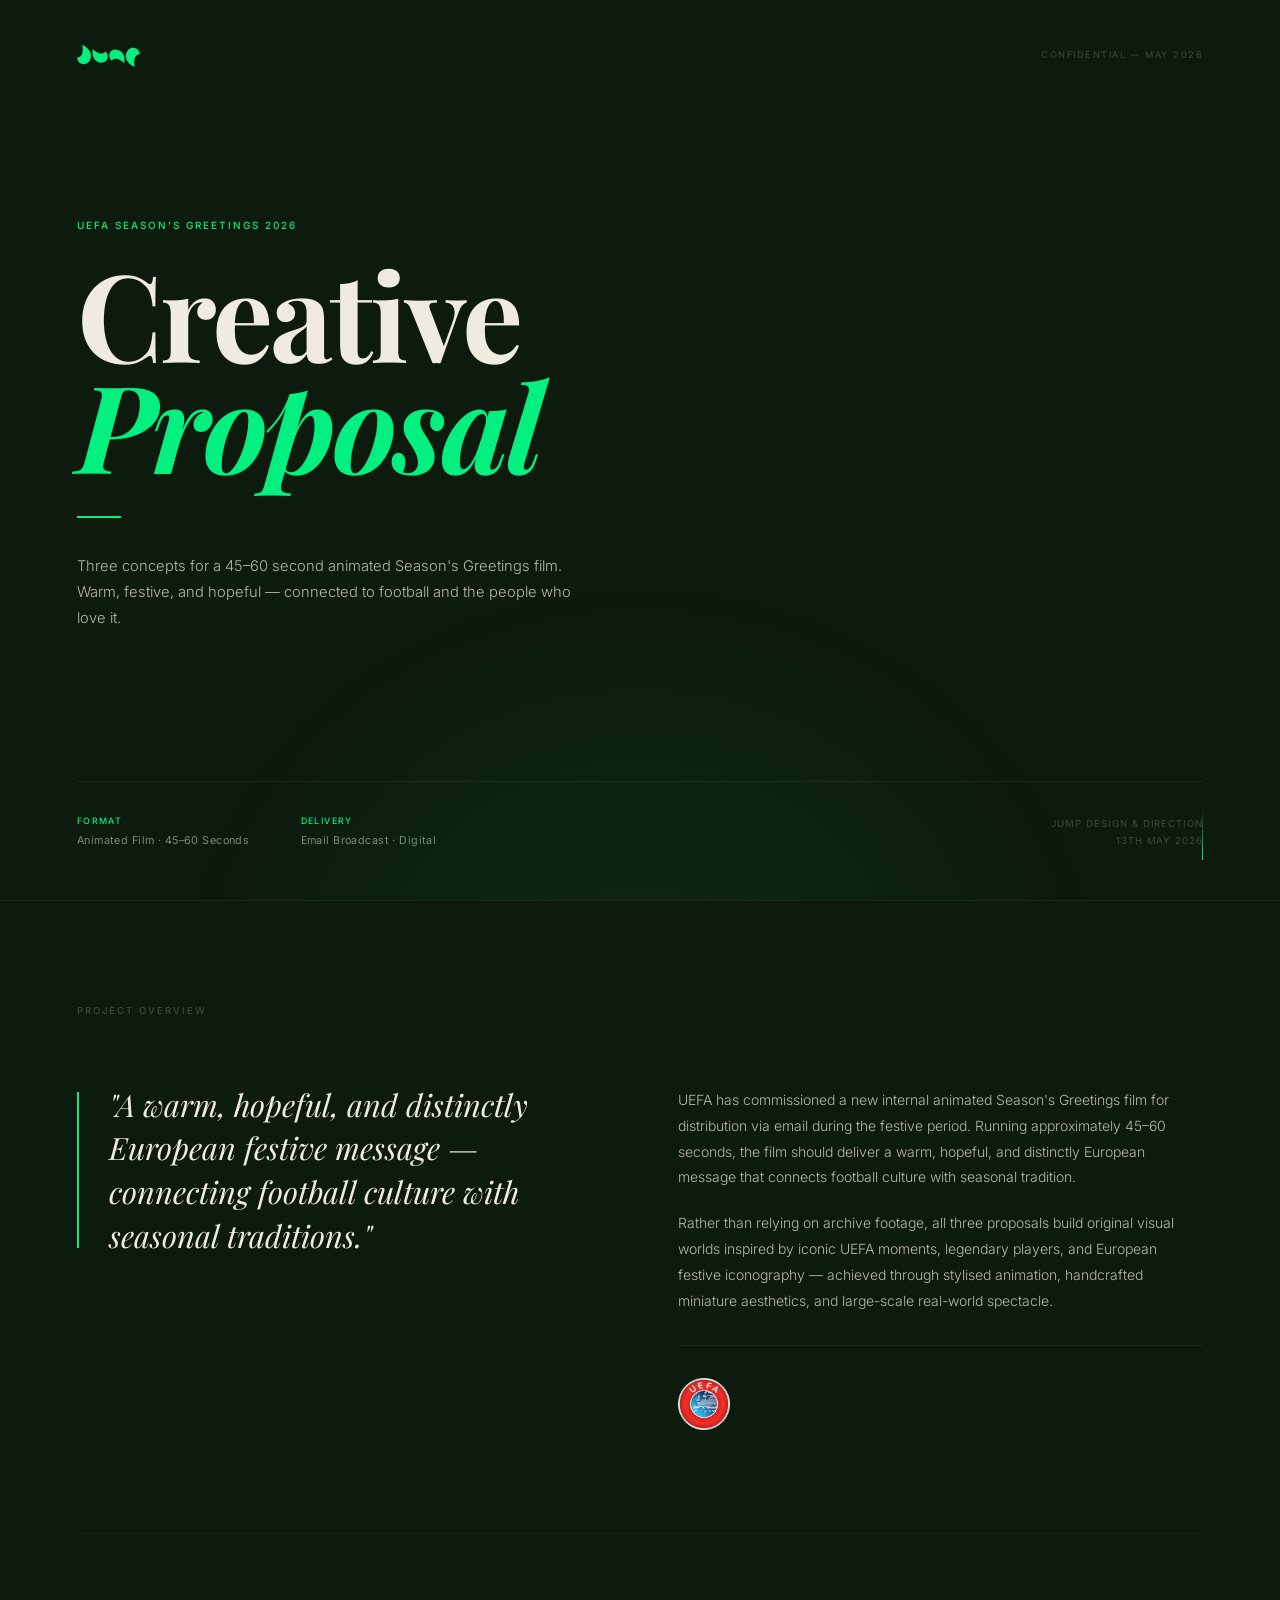
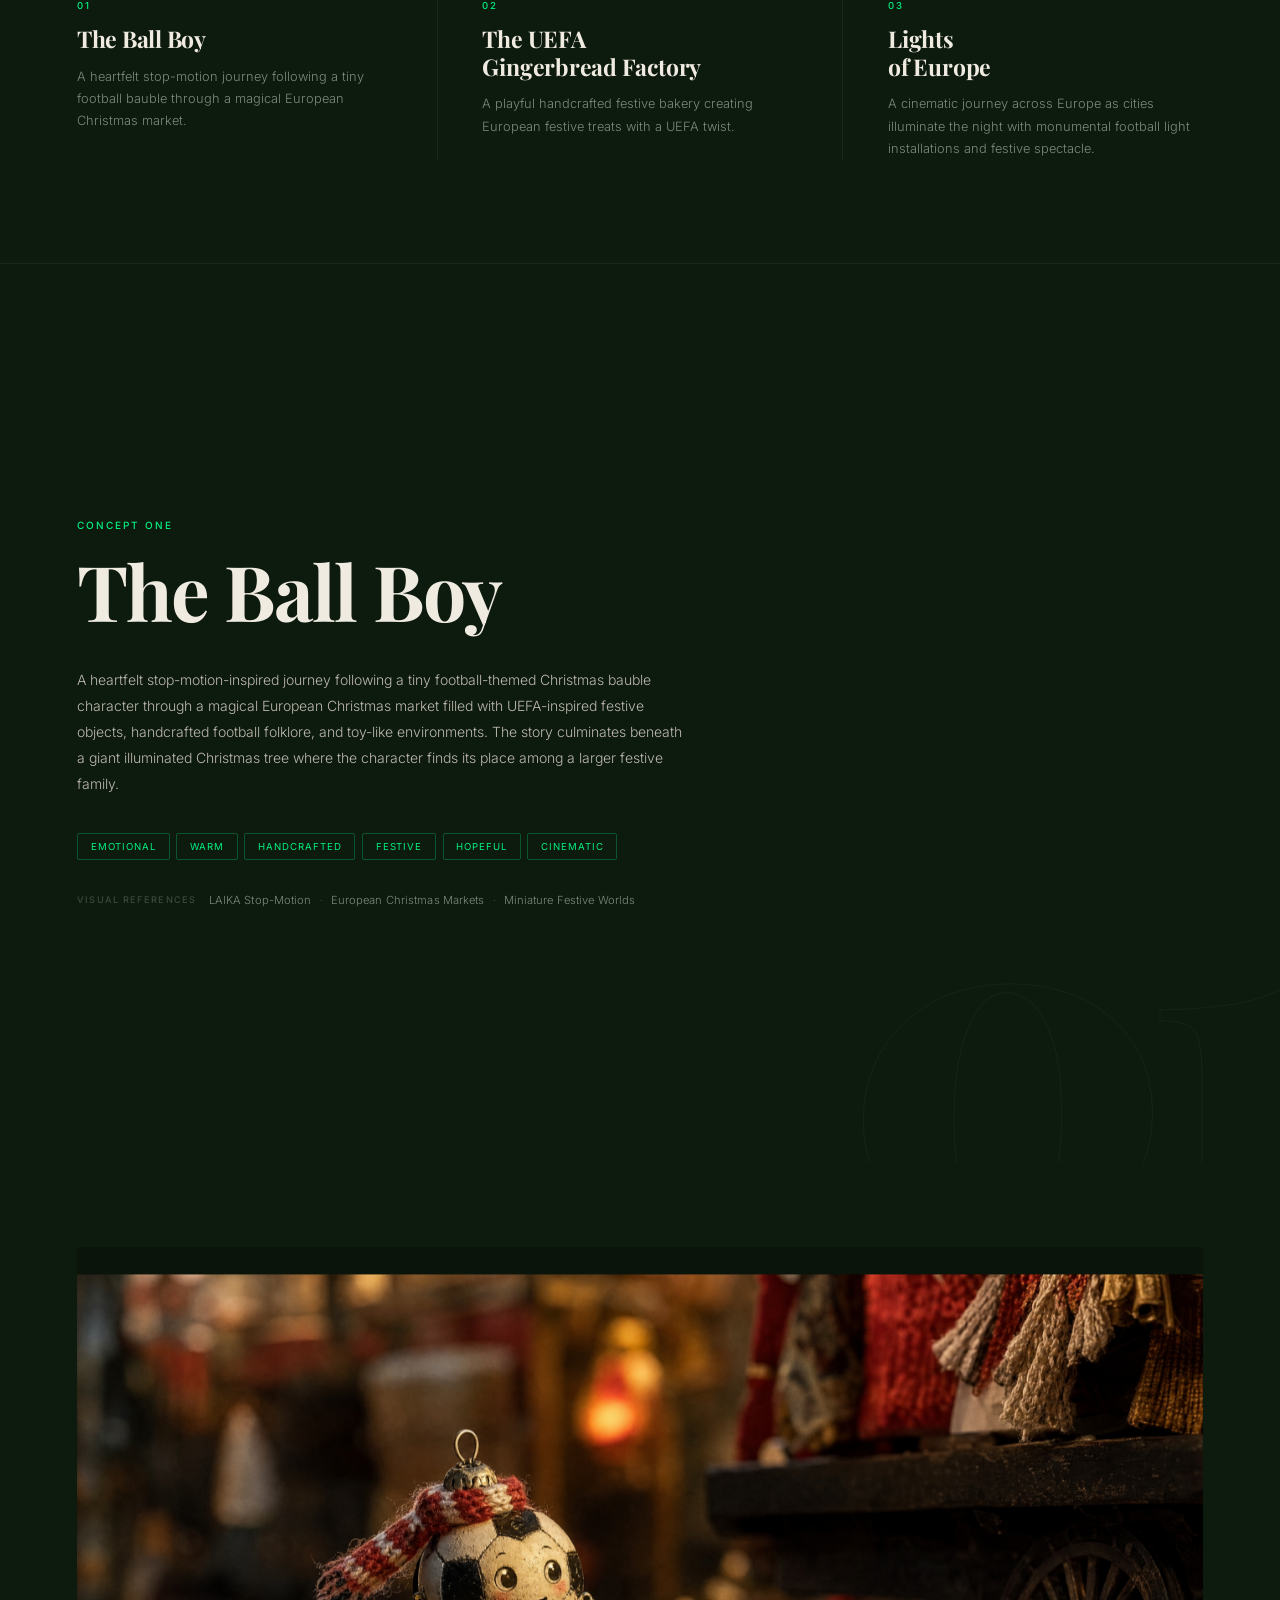
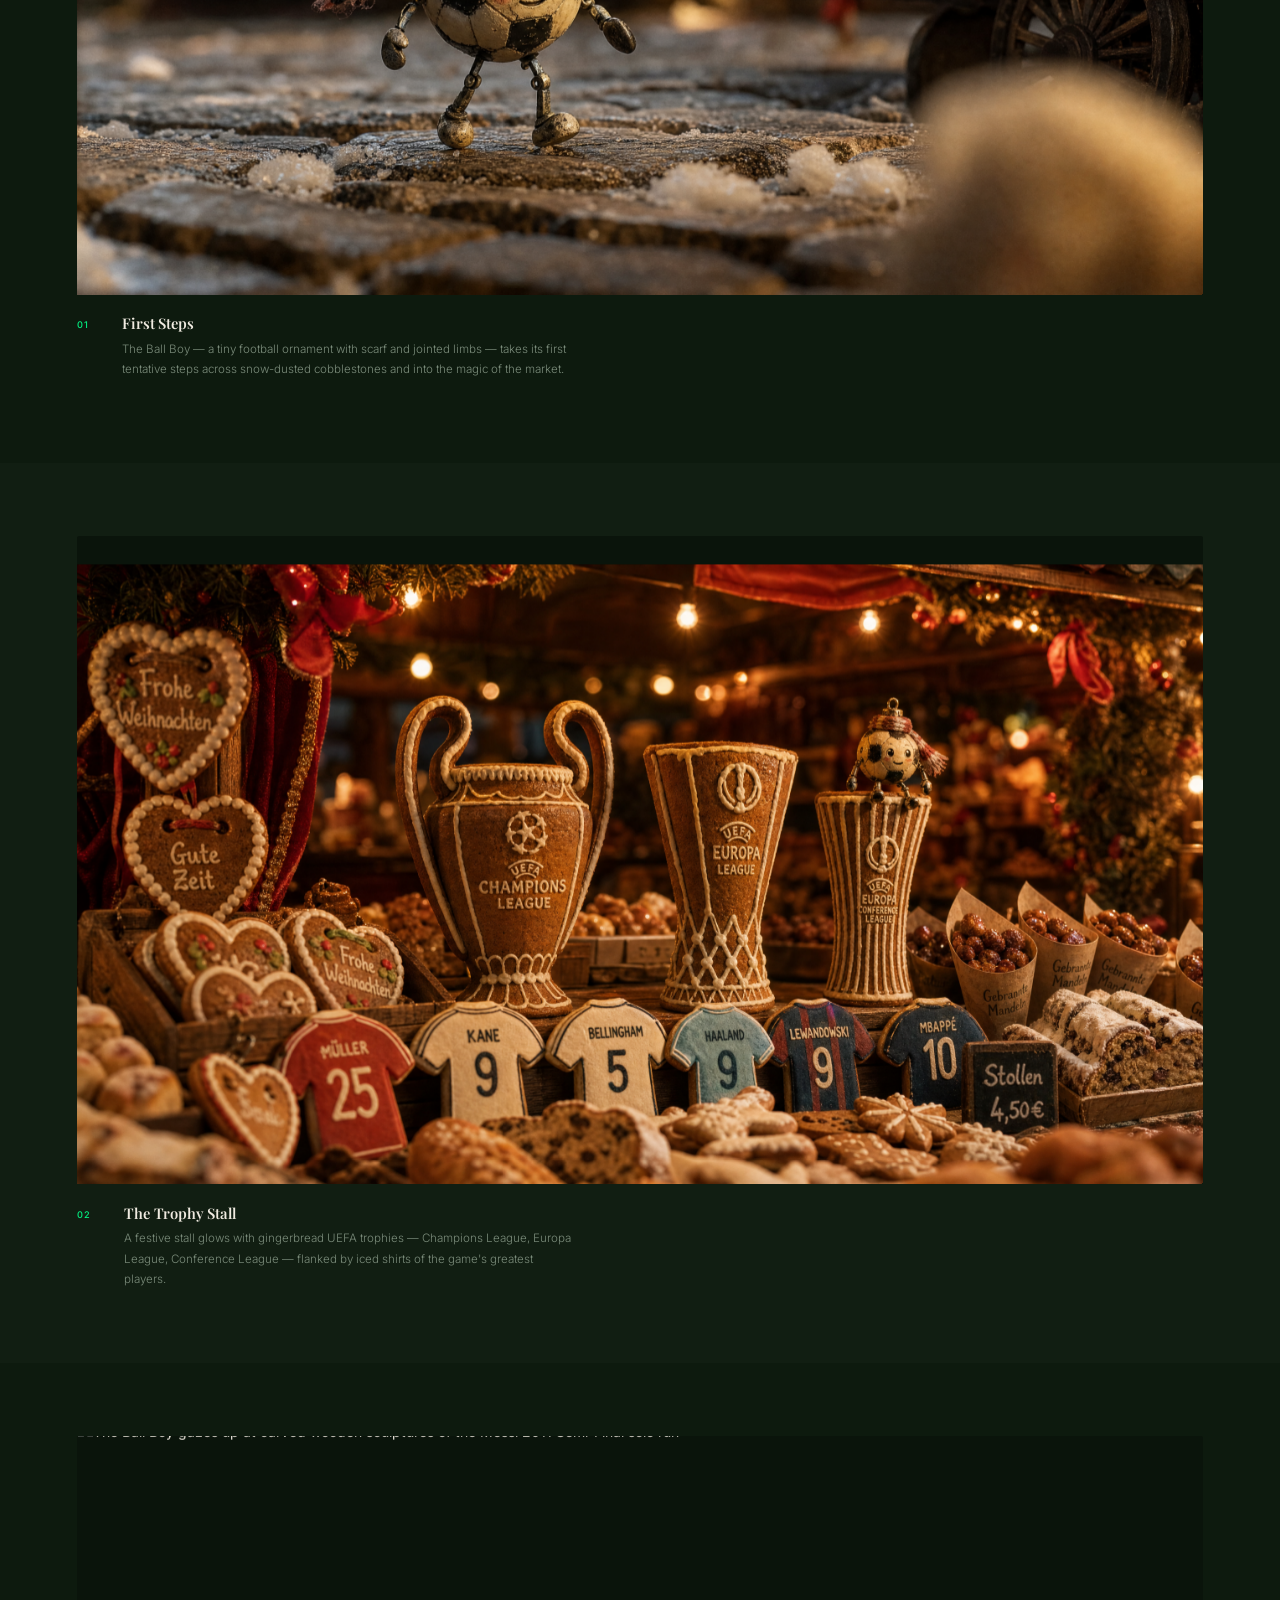
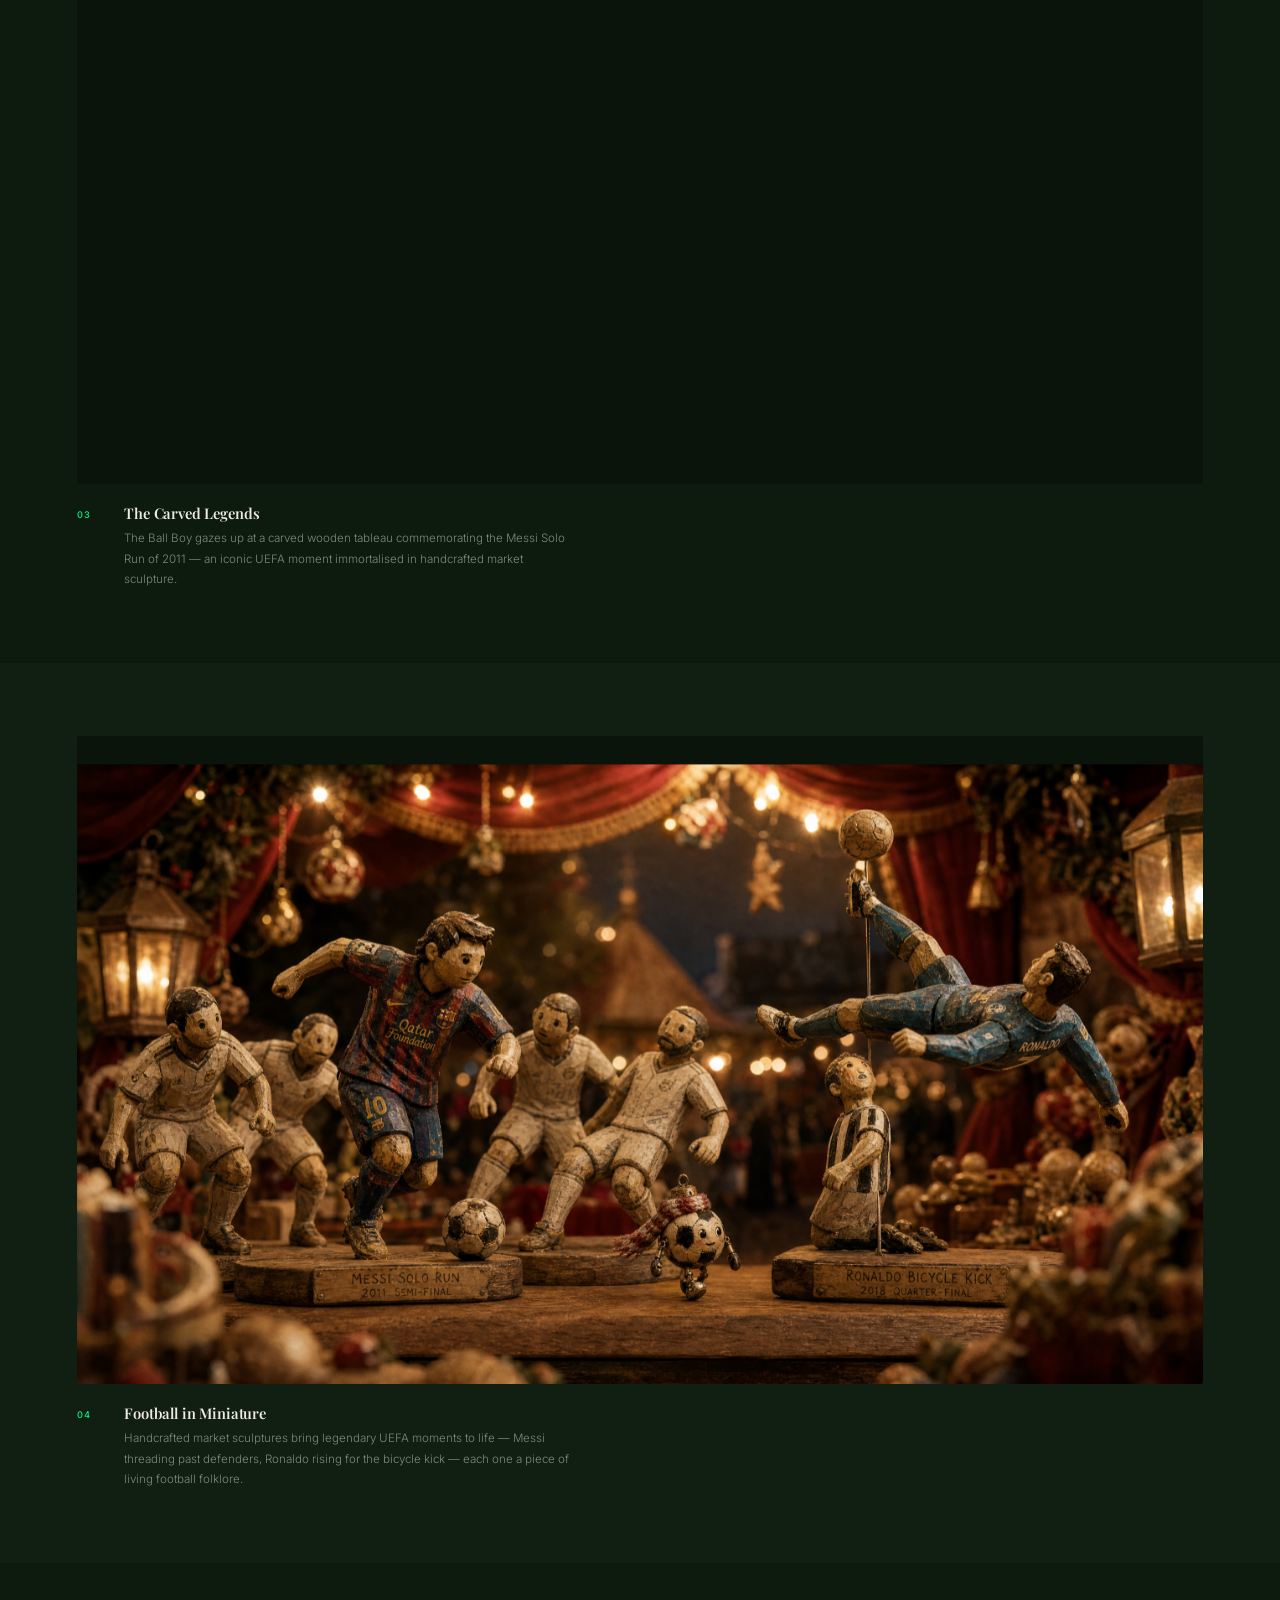
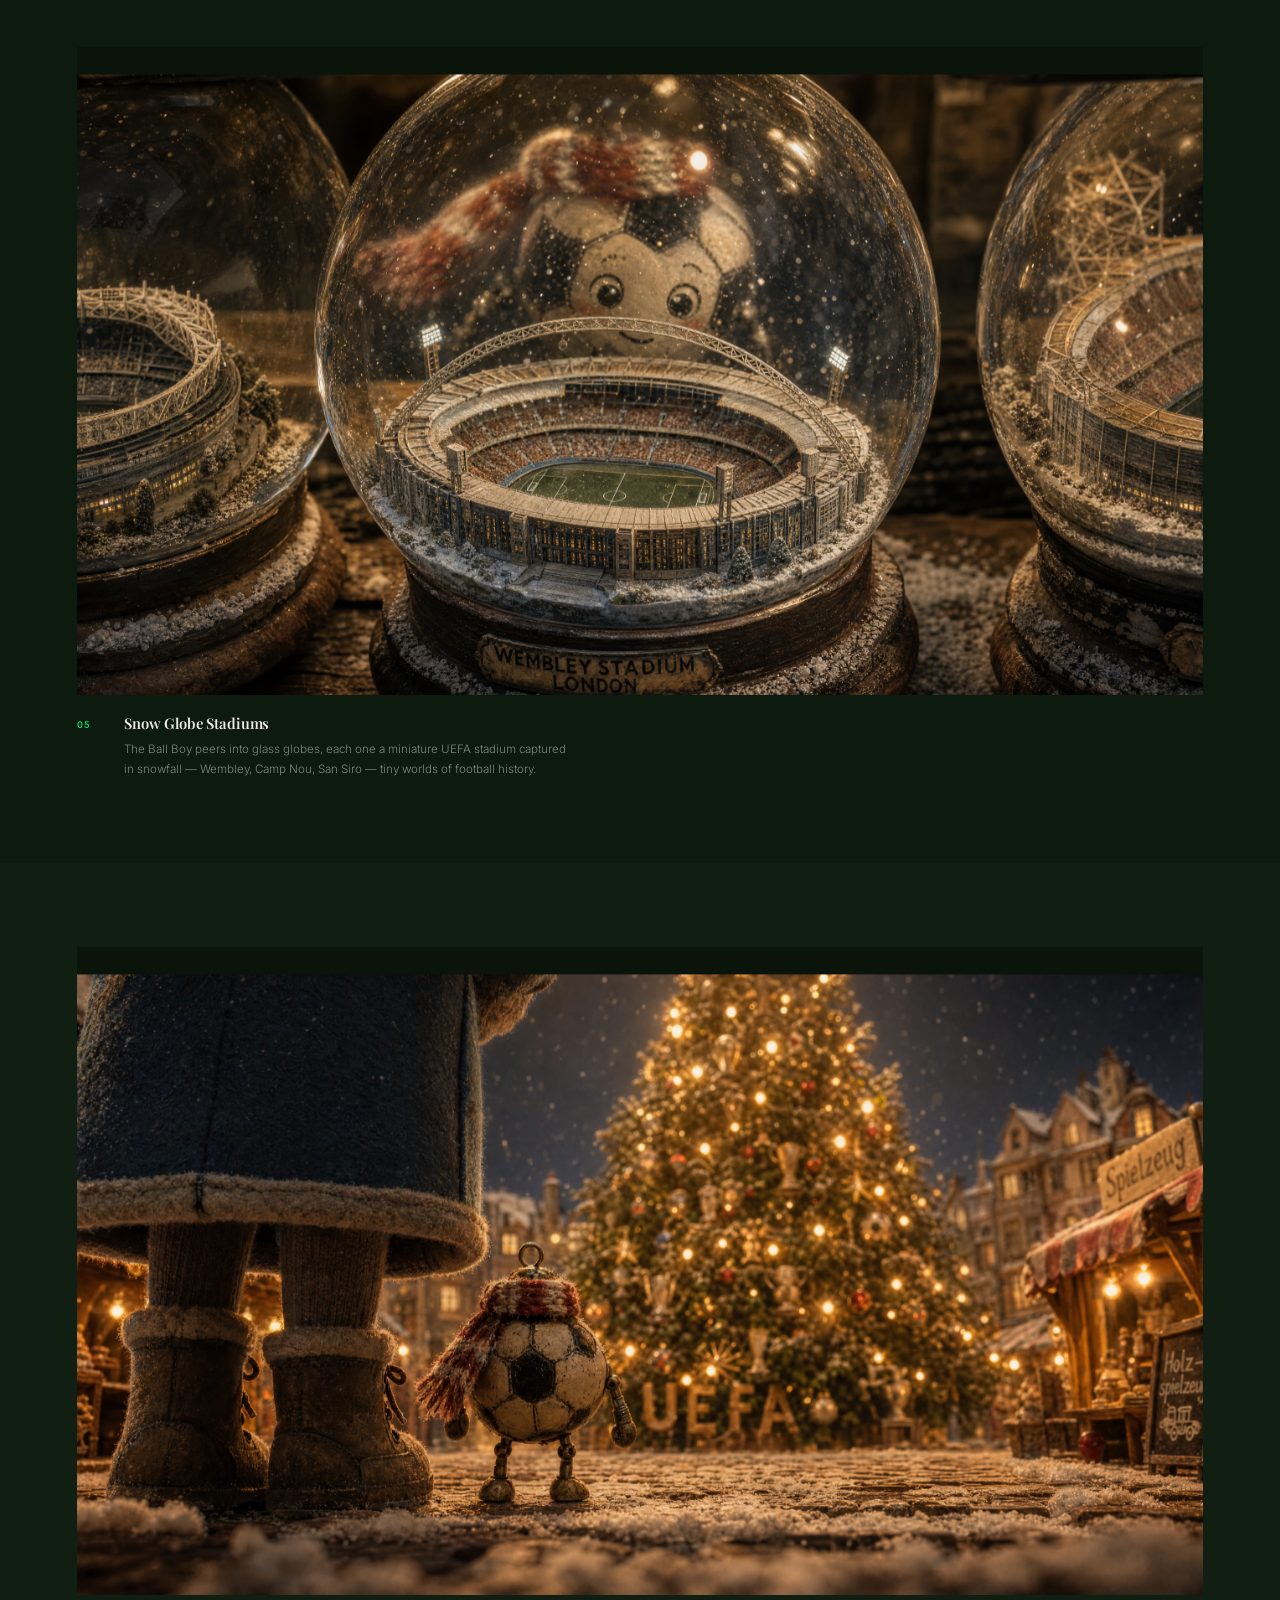
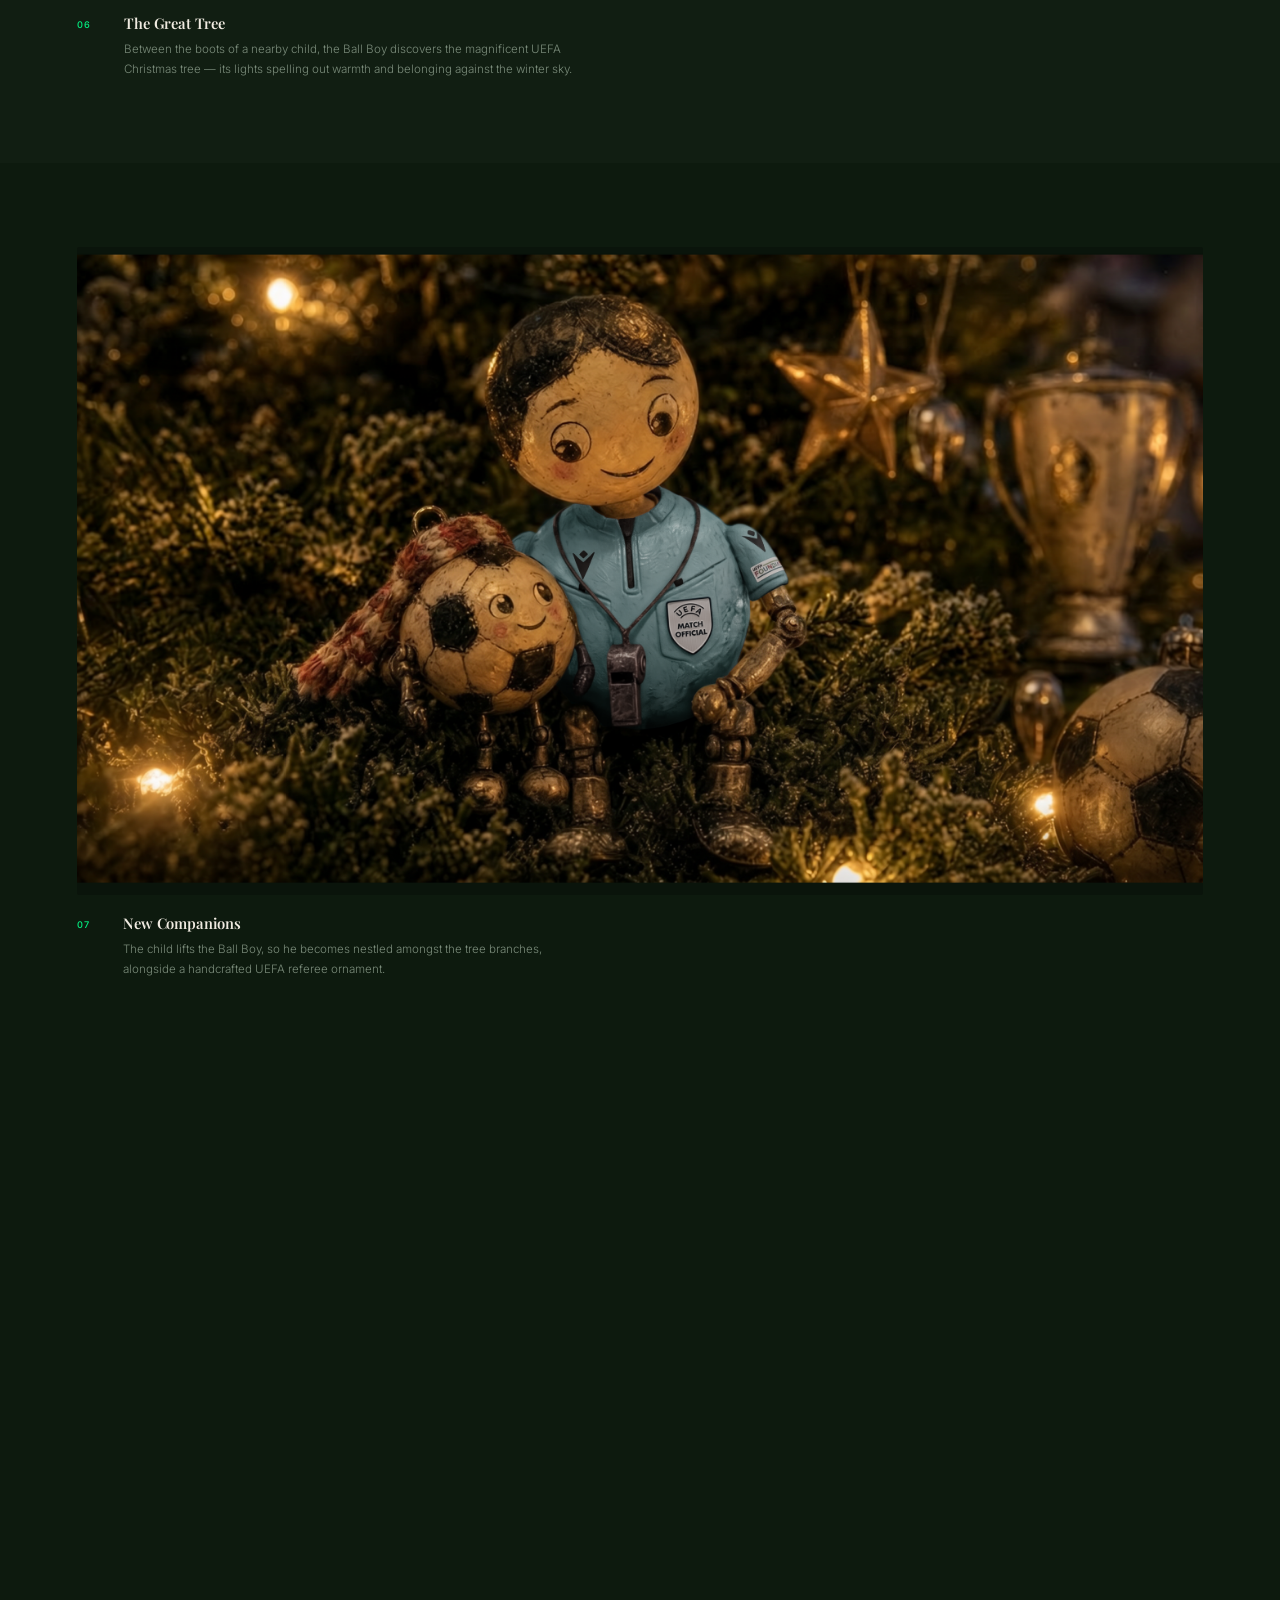
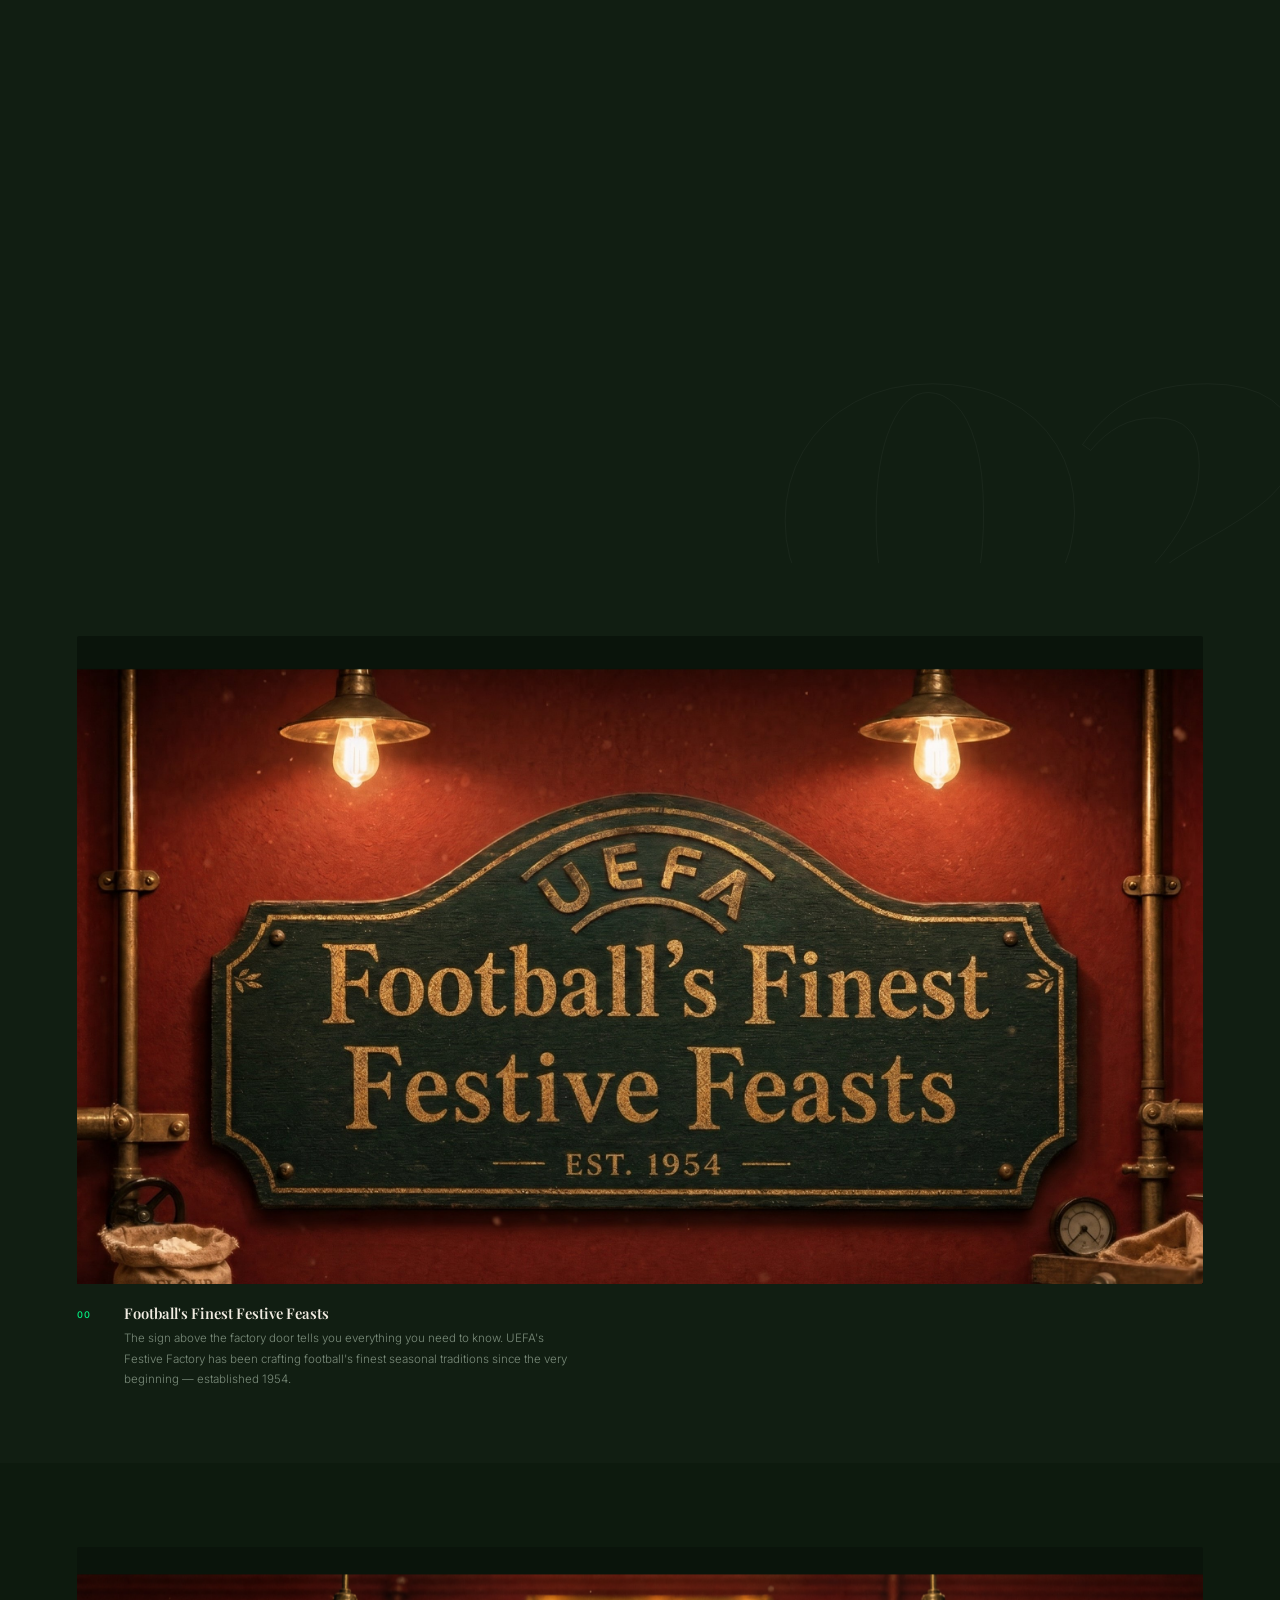
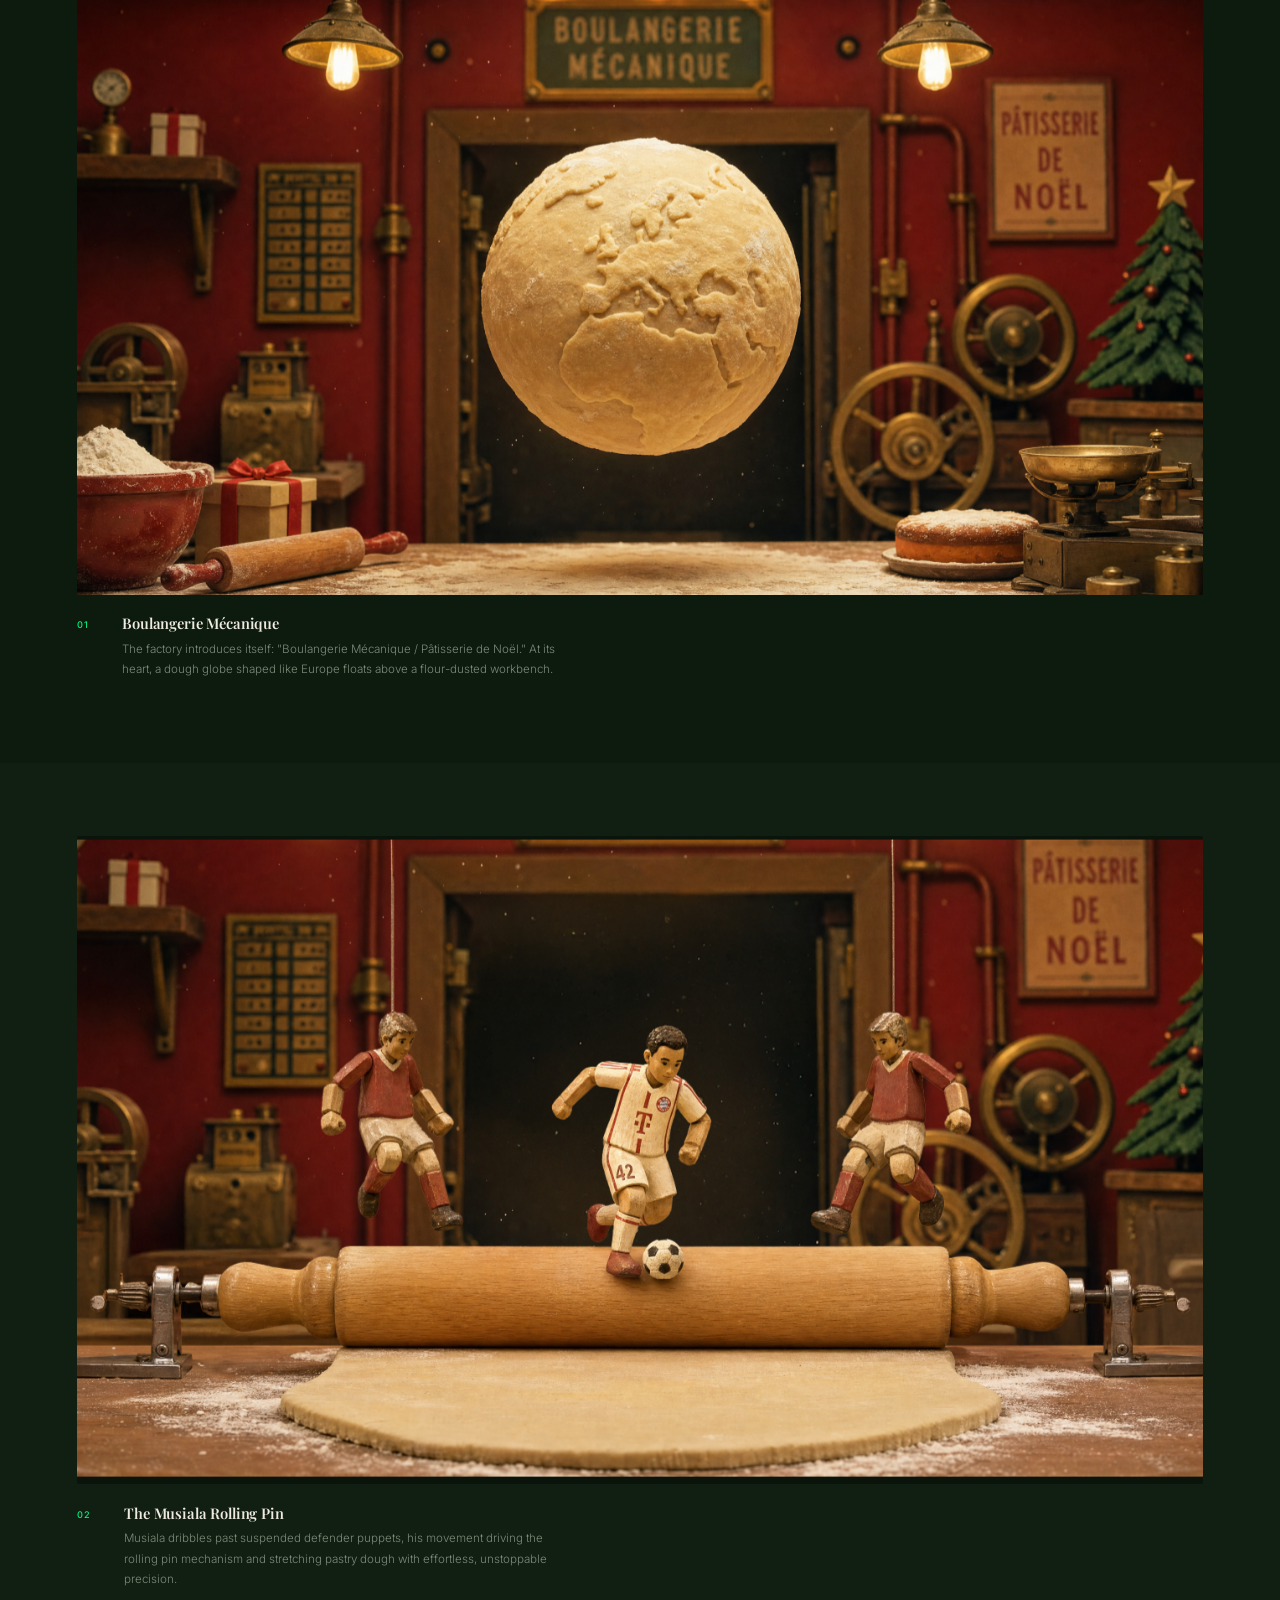
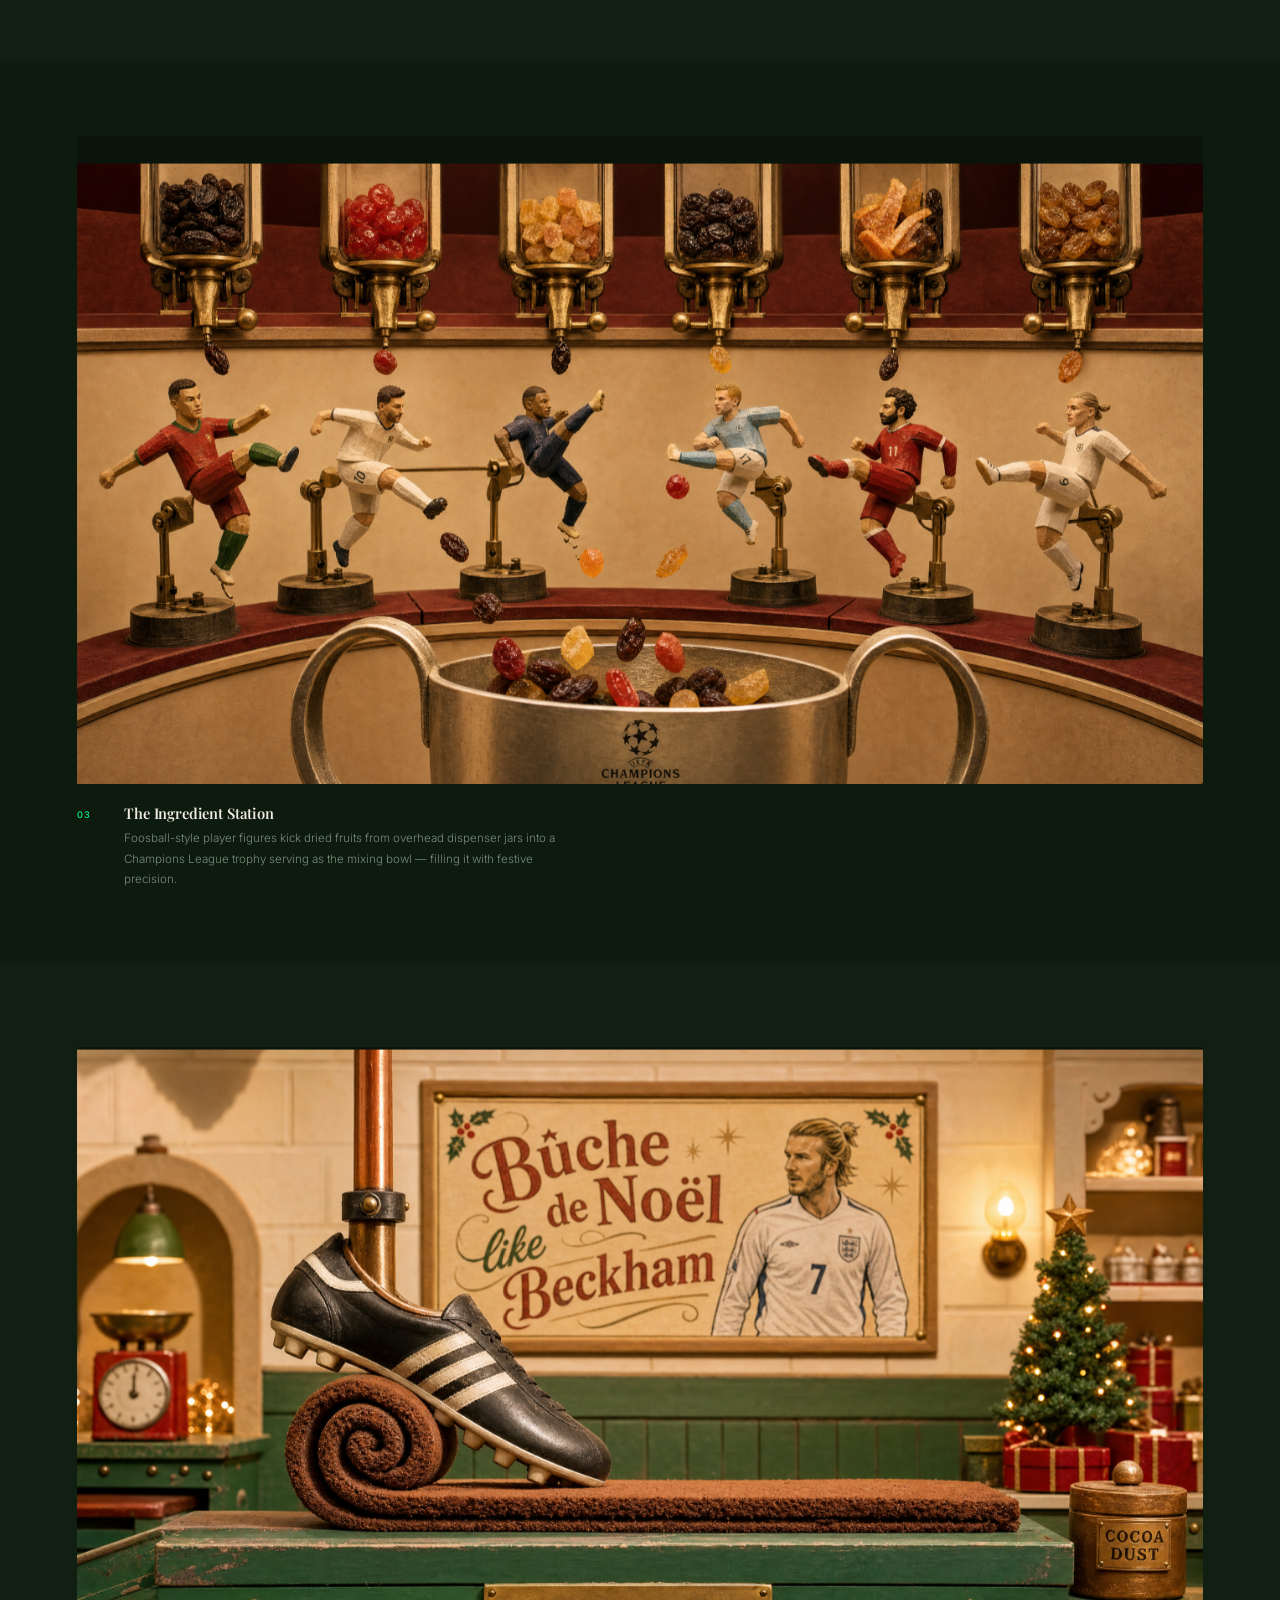
==== commit ea35256f: "small text updated to c2 f8 - index.html" ====
--- a/v2/index.html
+++ b/v2/index.html
@@ -421,7 +421,7 @@
                     <span class="frame__num" aria-label="Frame 9">09</span>
                     <div class="frame__info">
                         <h4 class="frame__title">The Icing Line</h4>
-                        <p class="frame__caption">Automated icing machines pipe intricate football motifs — pitches, trophies, match balls — onto the U-E-F-A gingerbread letters as they travel the length of the decorating conveyor.</p>
+                        <p class="frame__caption">Once baked, automated icing machines pipe intricate football motifs — pitches, trophies, match balls — onto the U-E-F-A gingerbread letters as they travel the length of the decorating conveyor.</p>
                     </div>
                 </footer>
             </article>
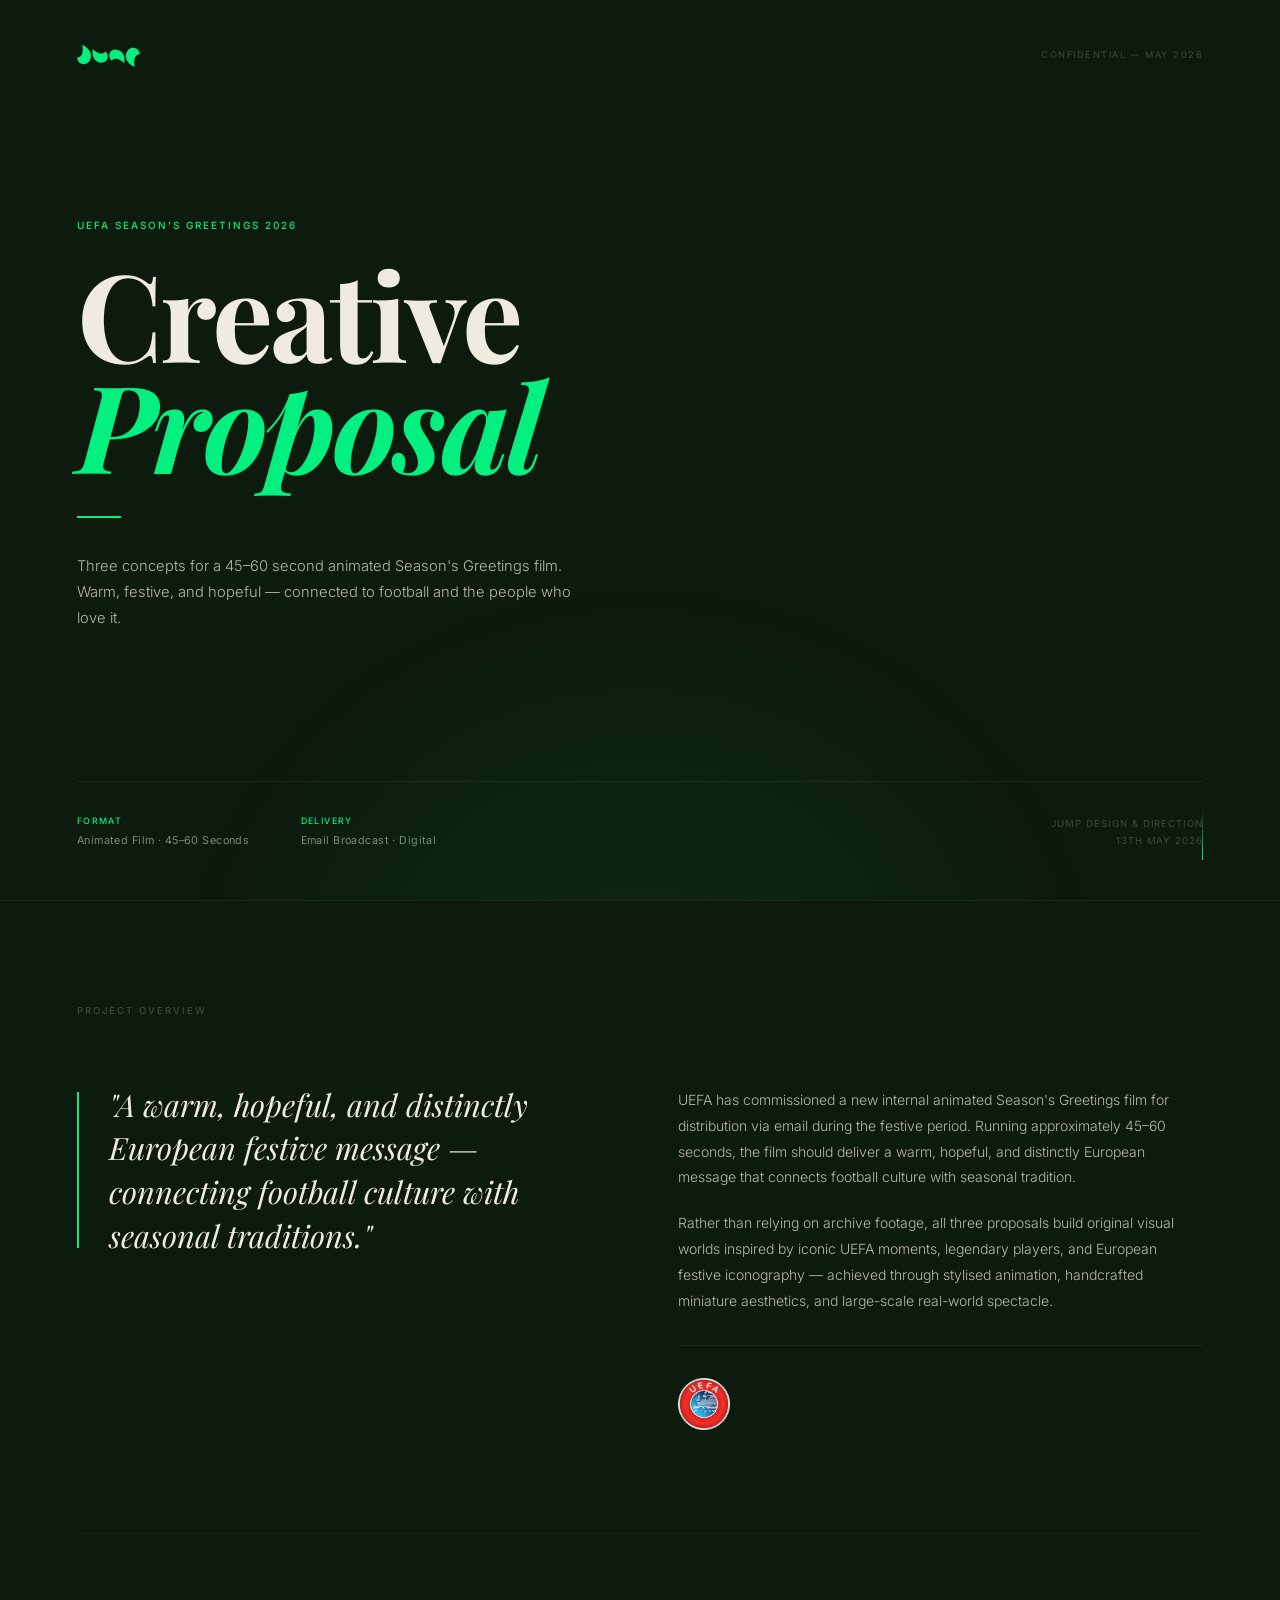
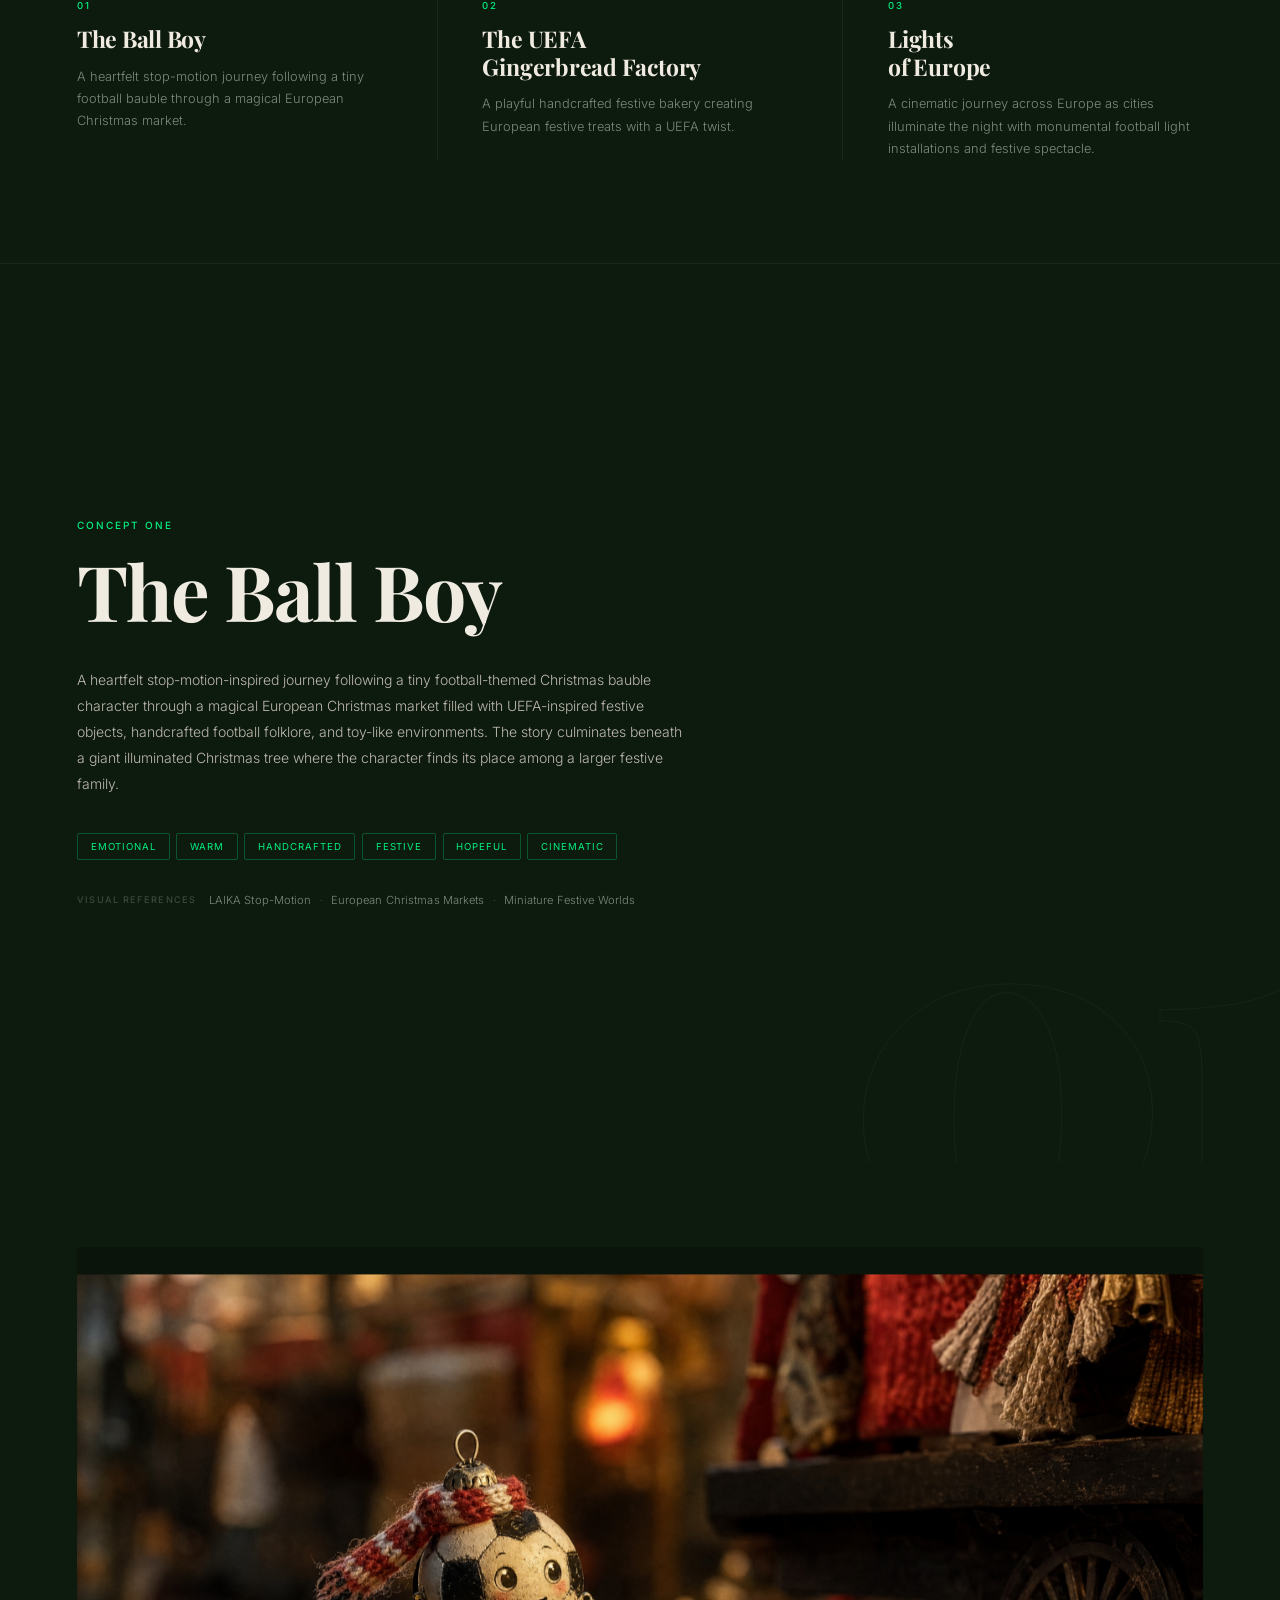
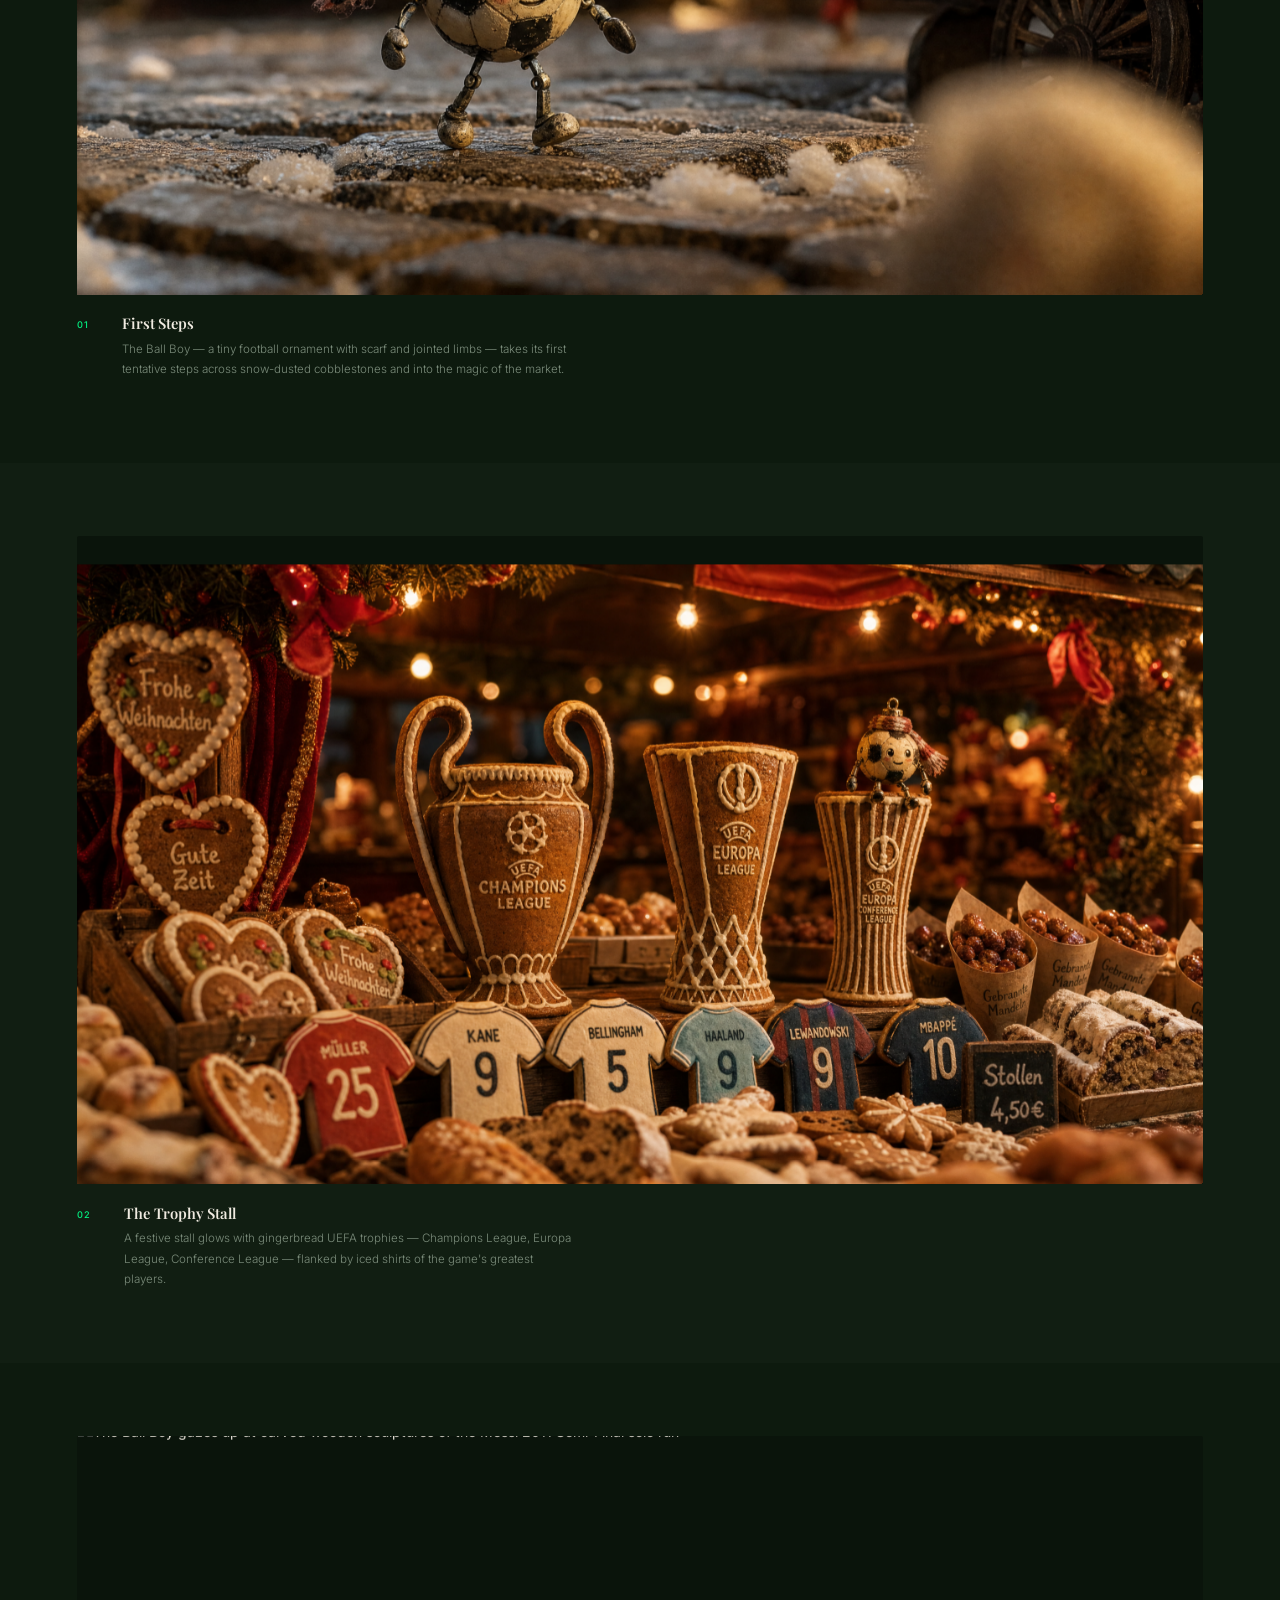
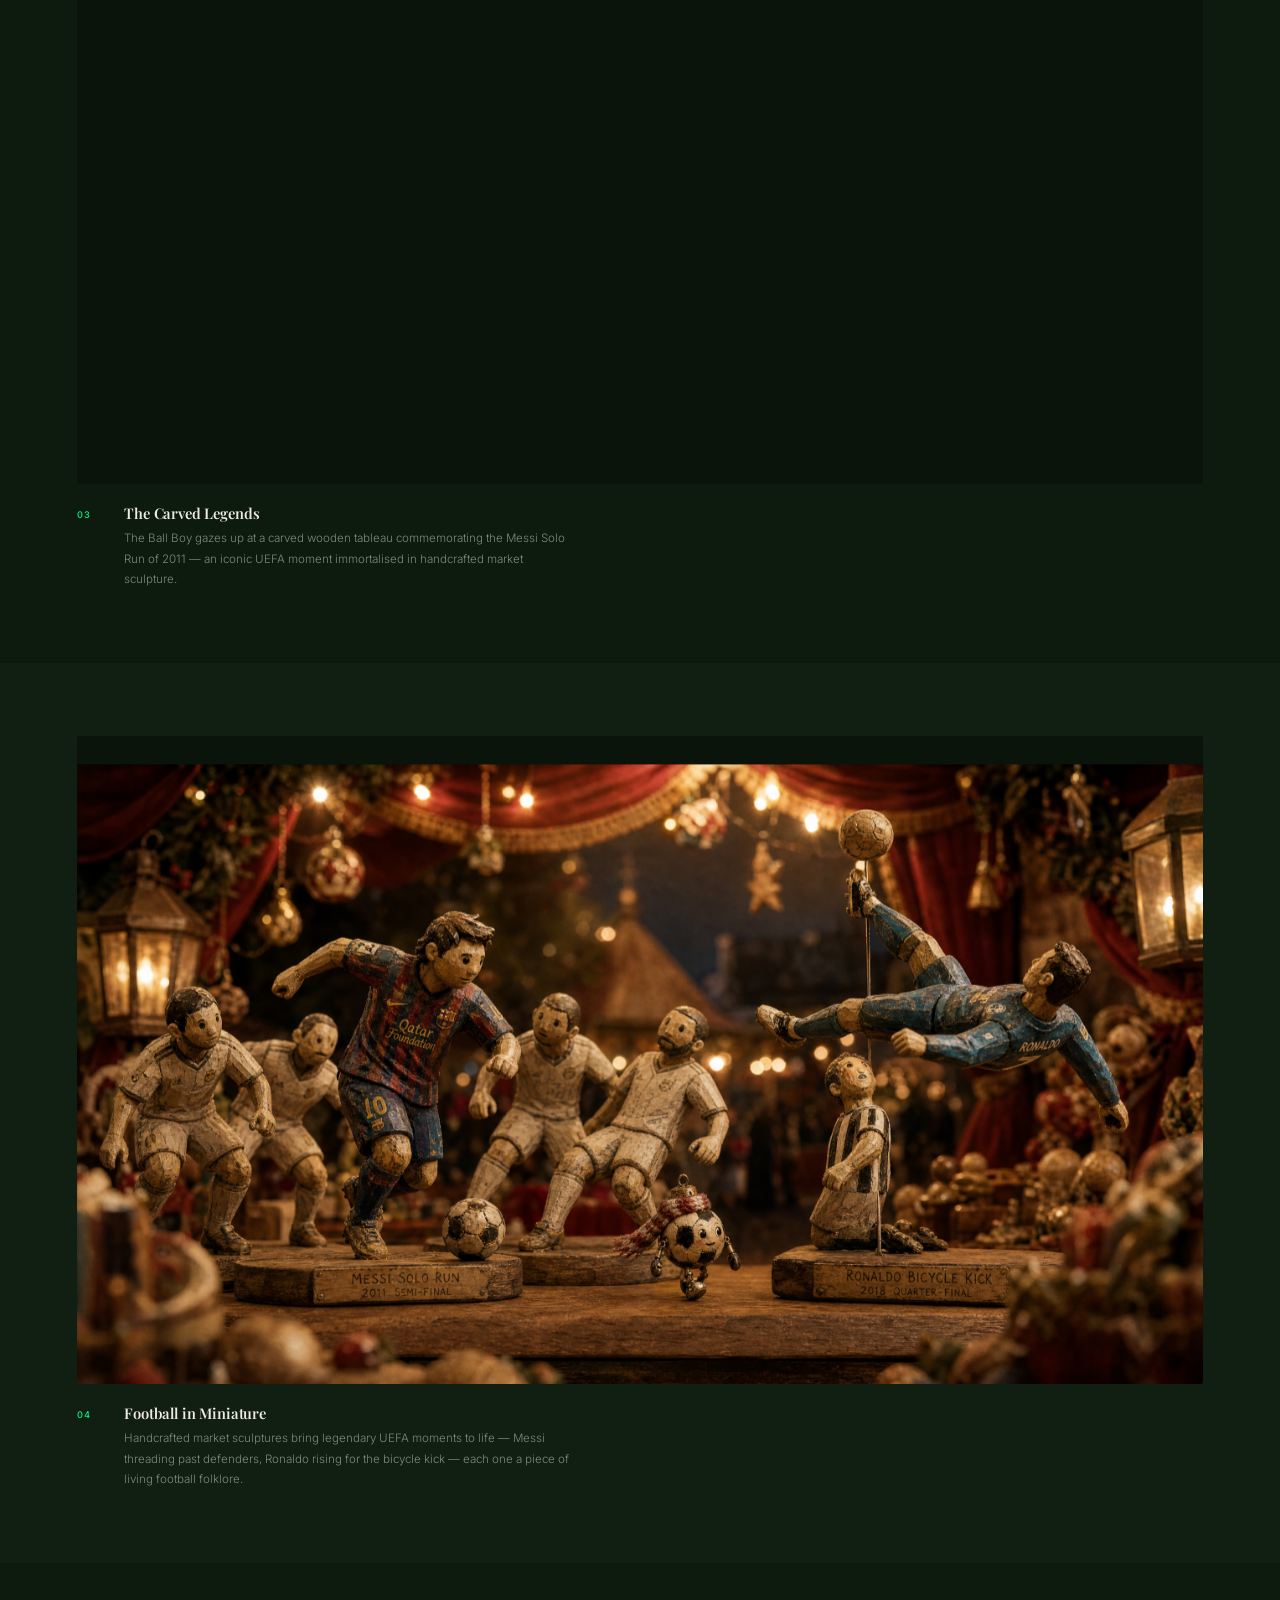
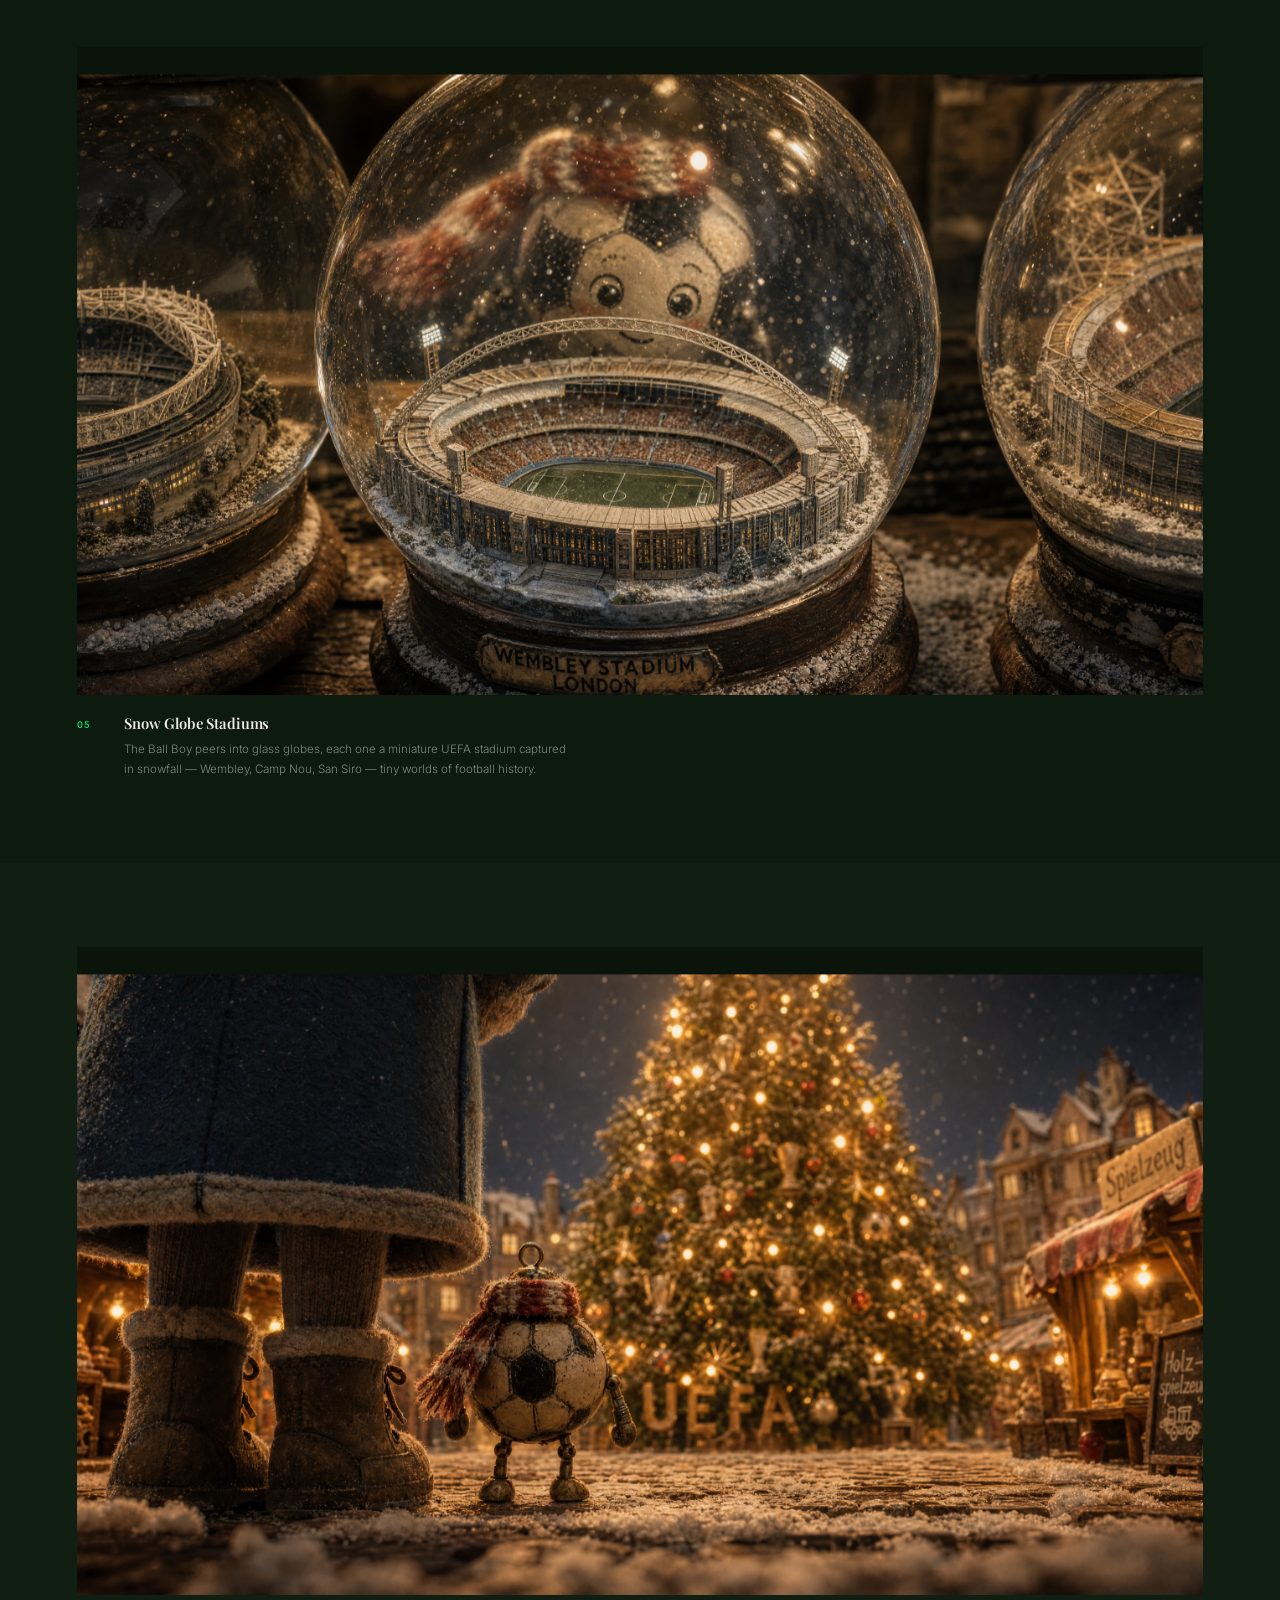
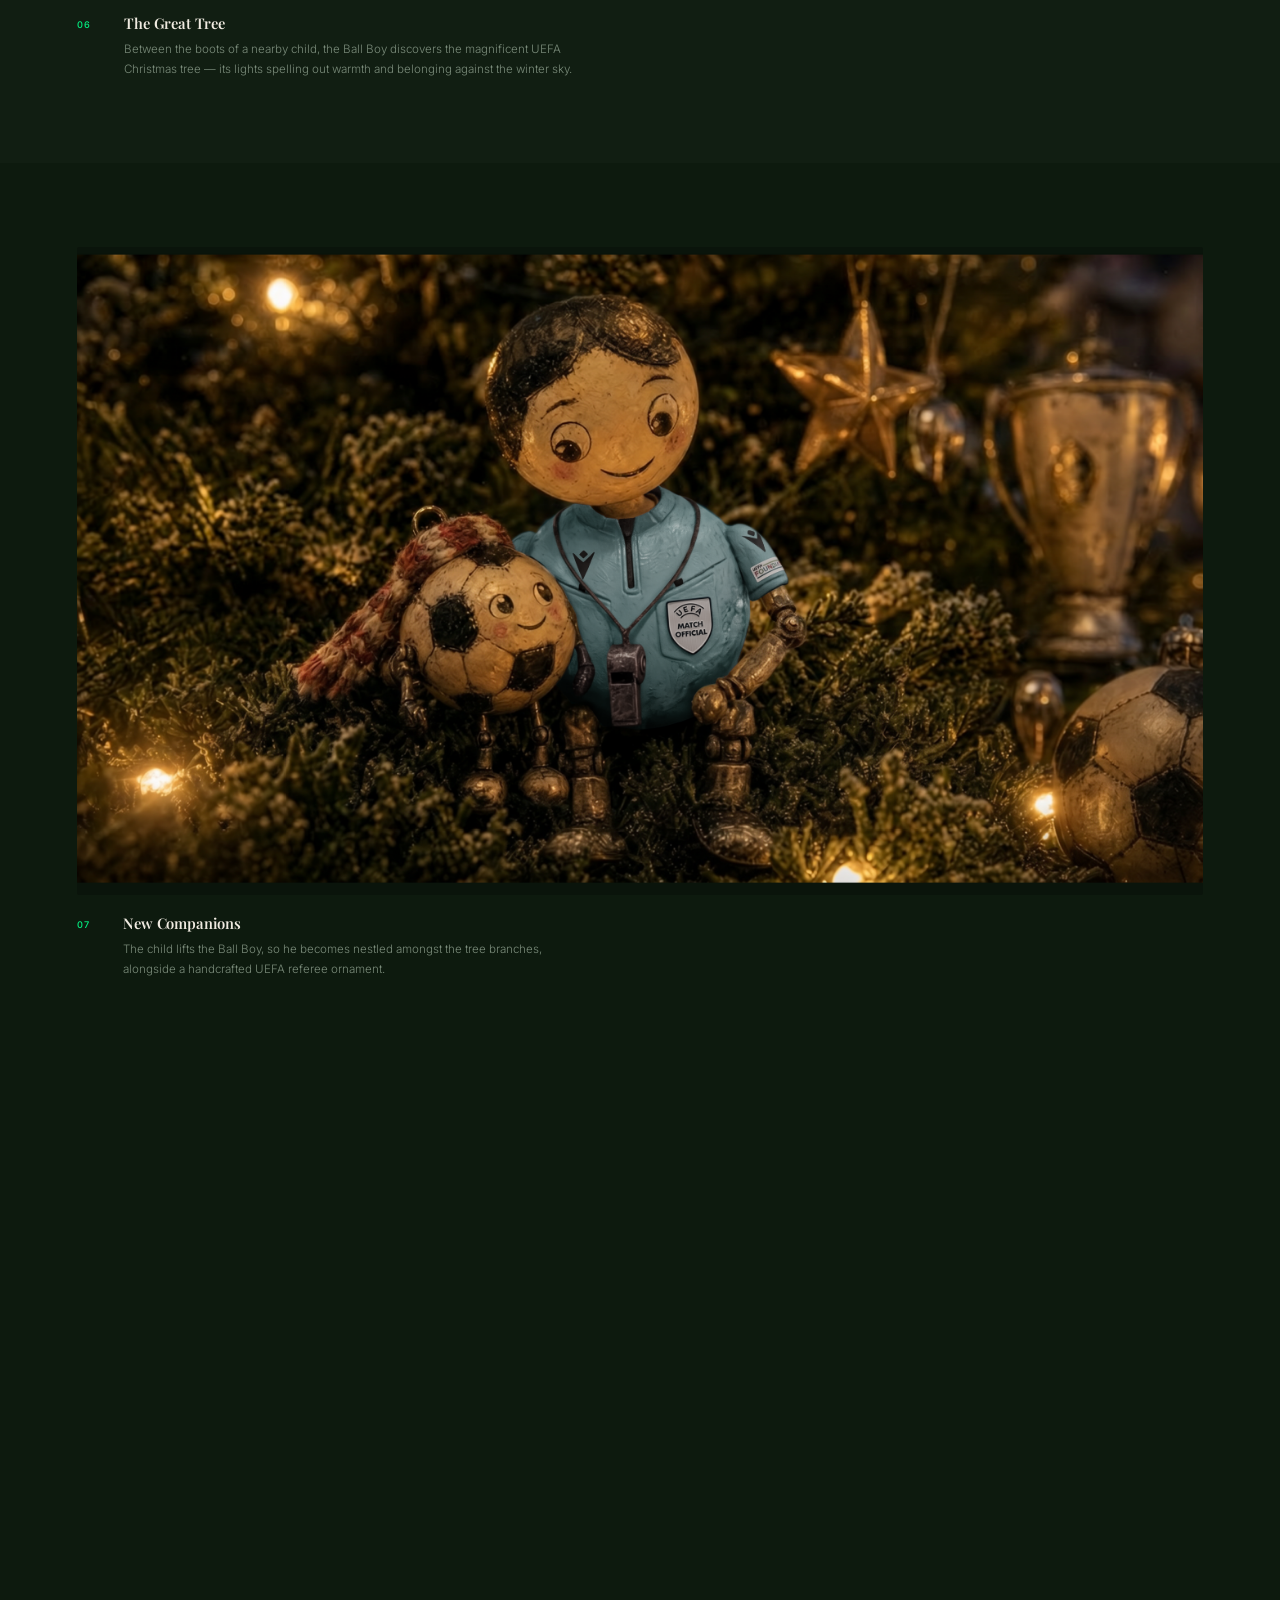
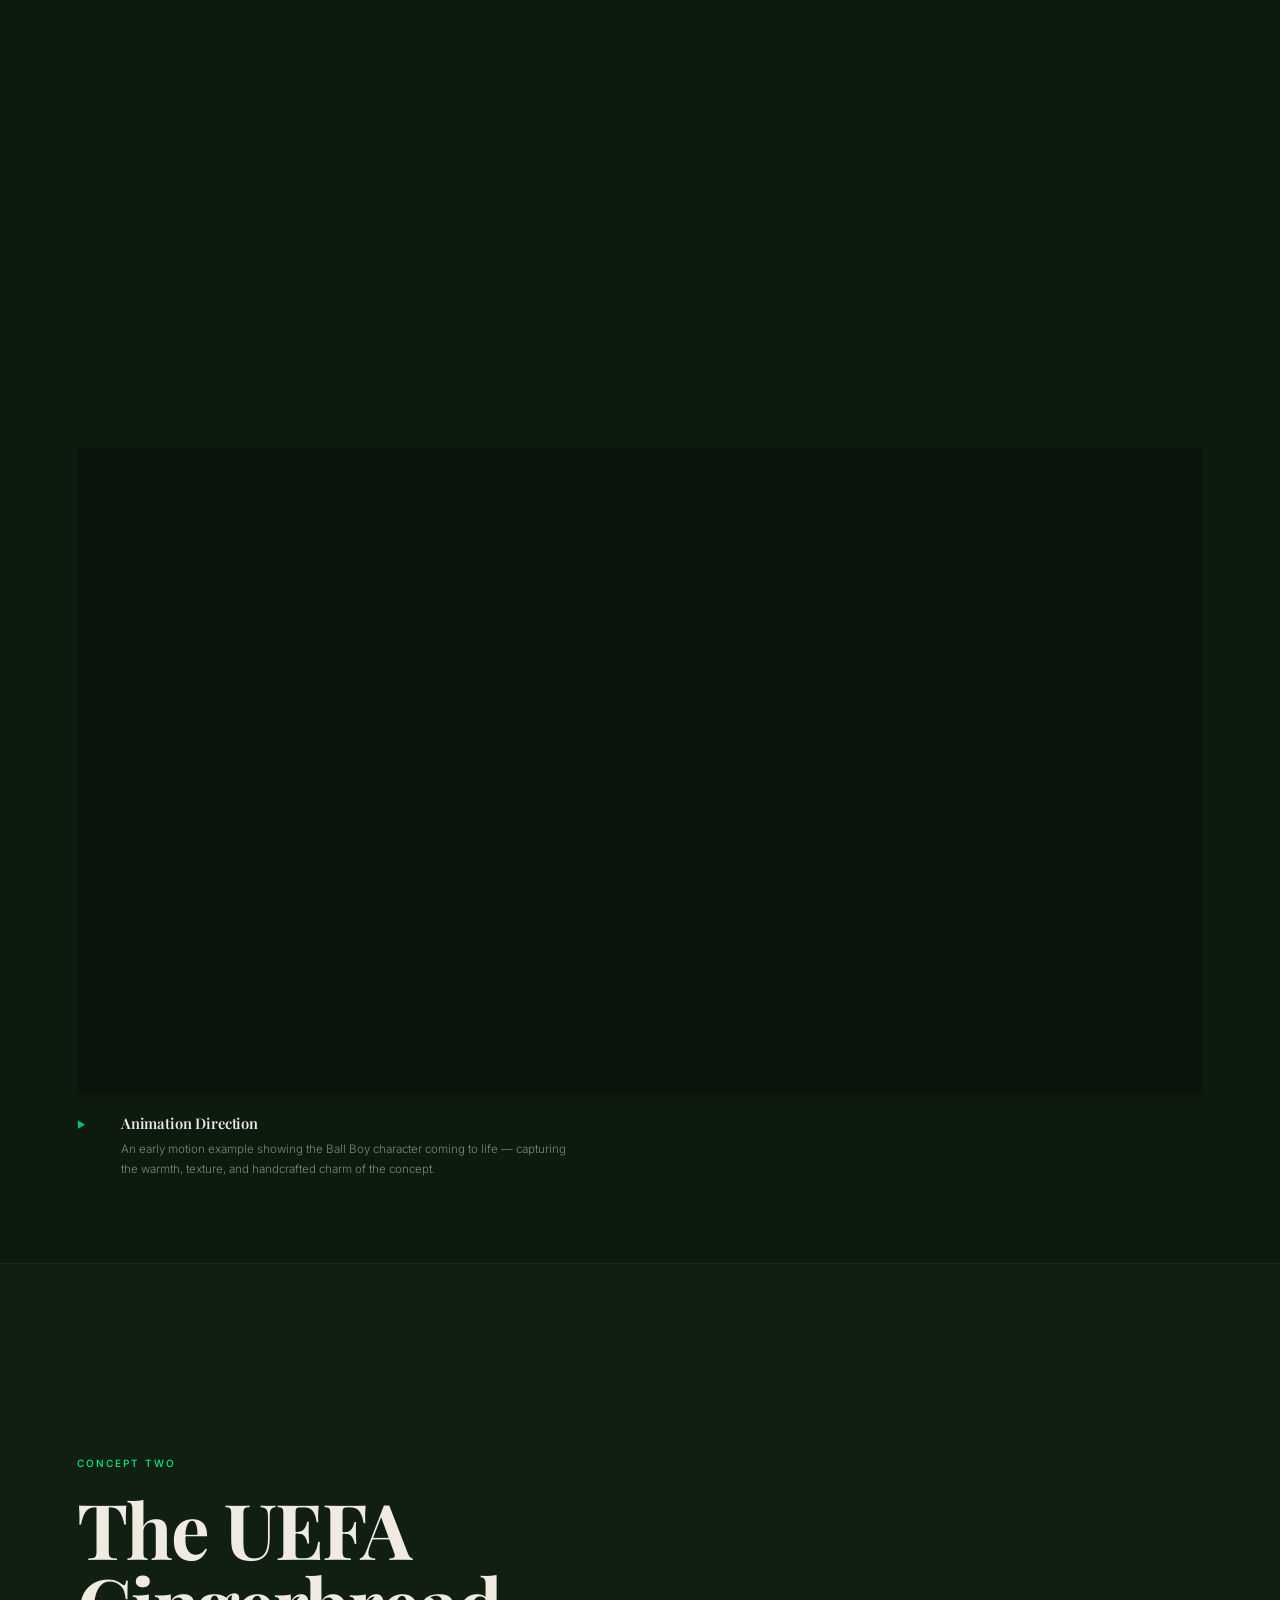
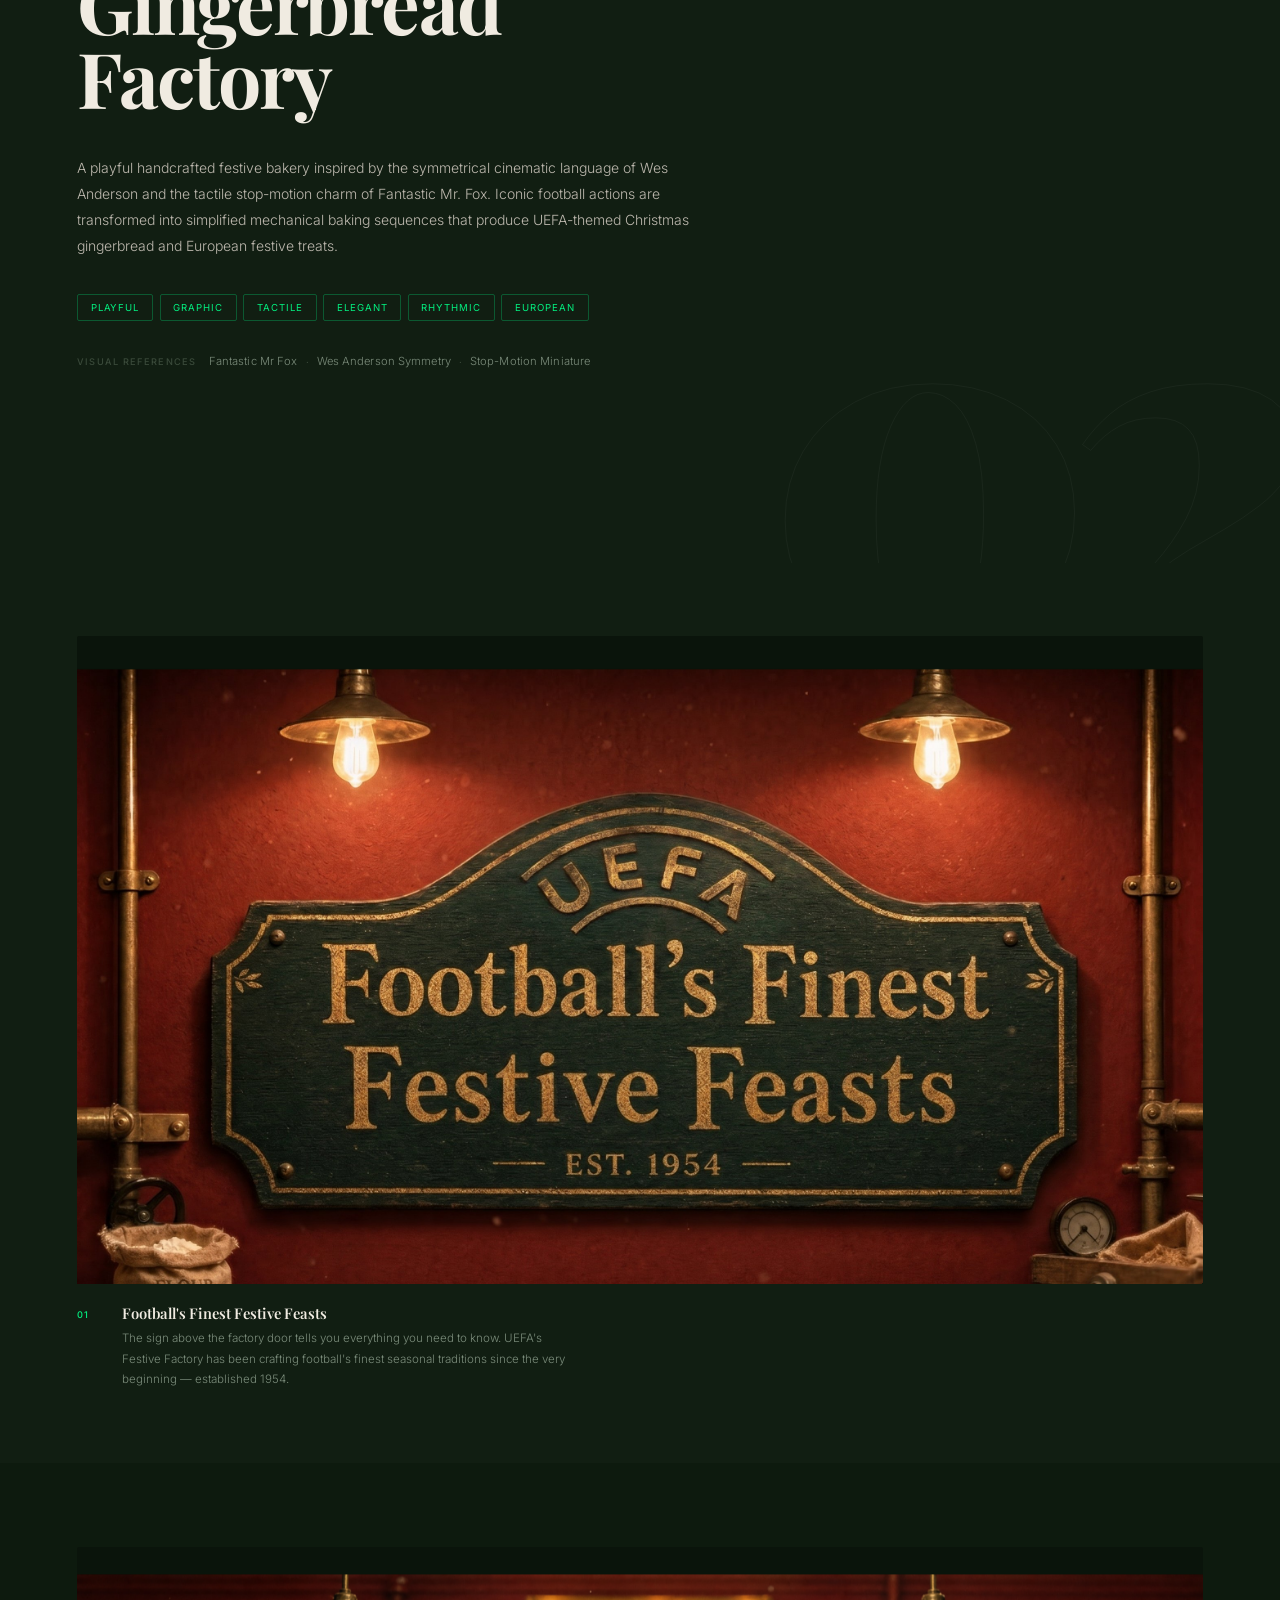
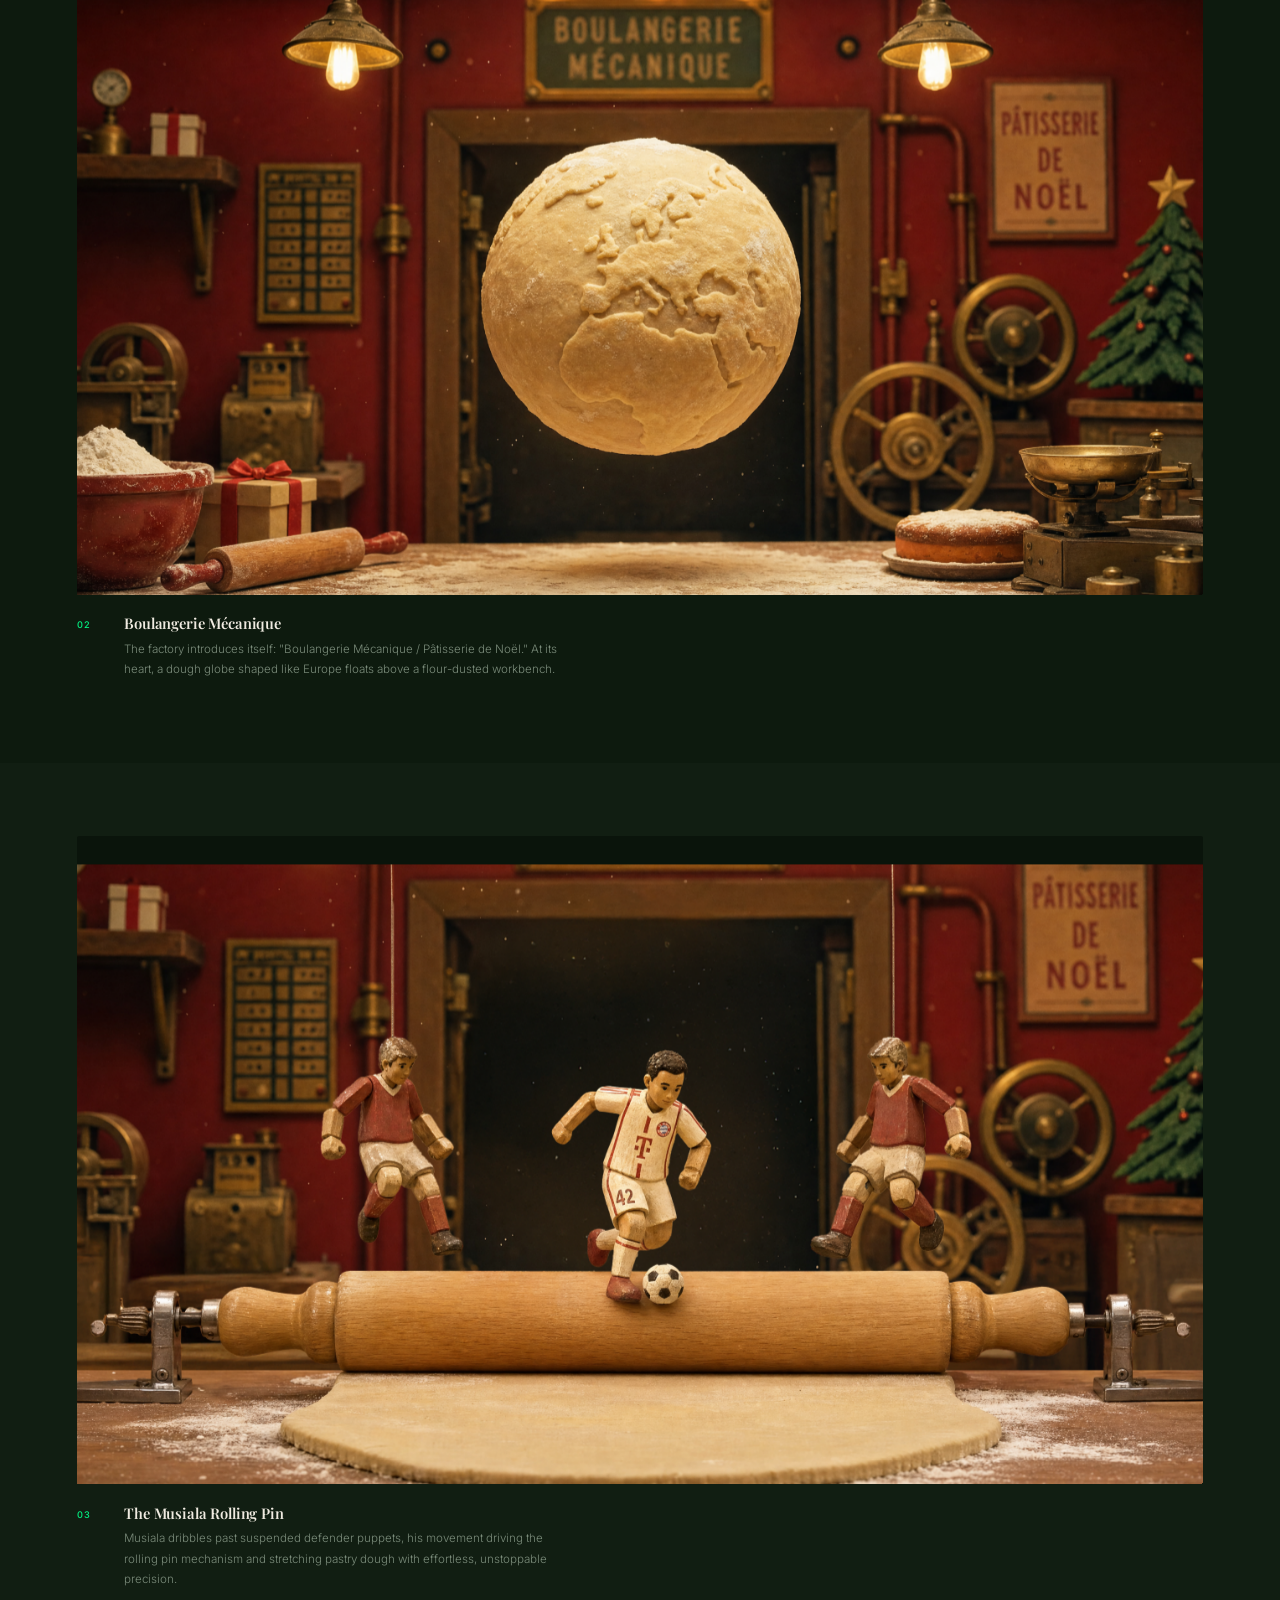
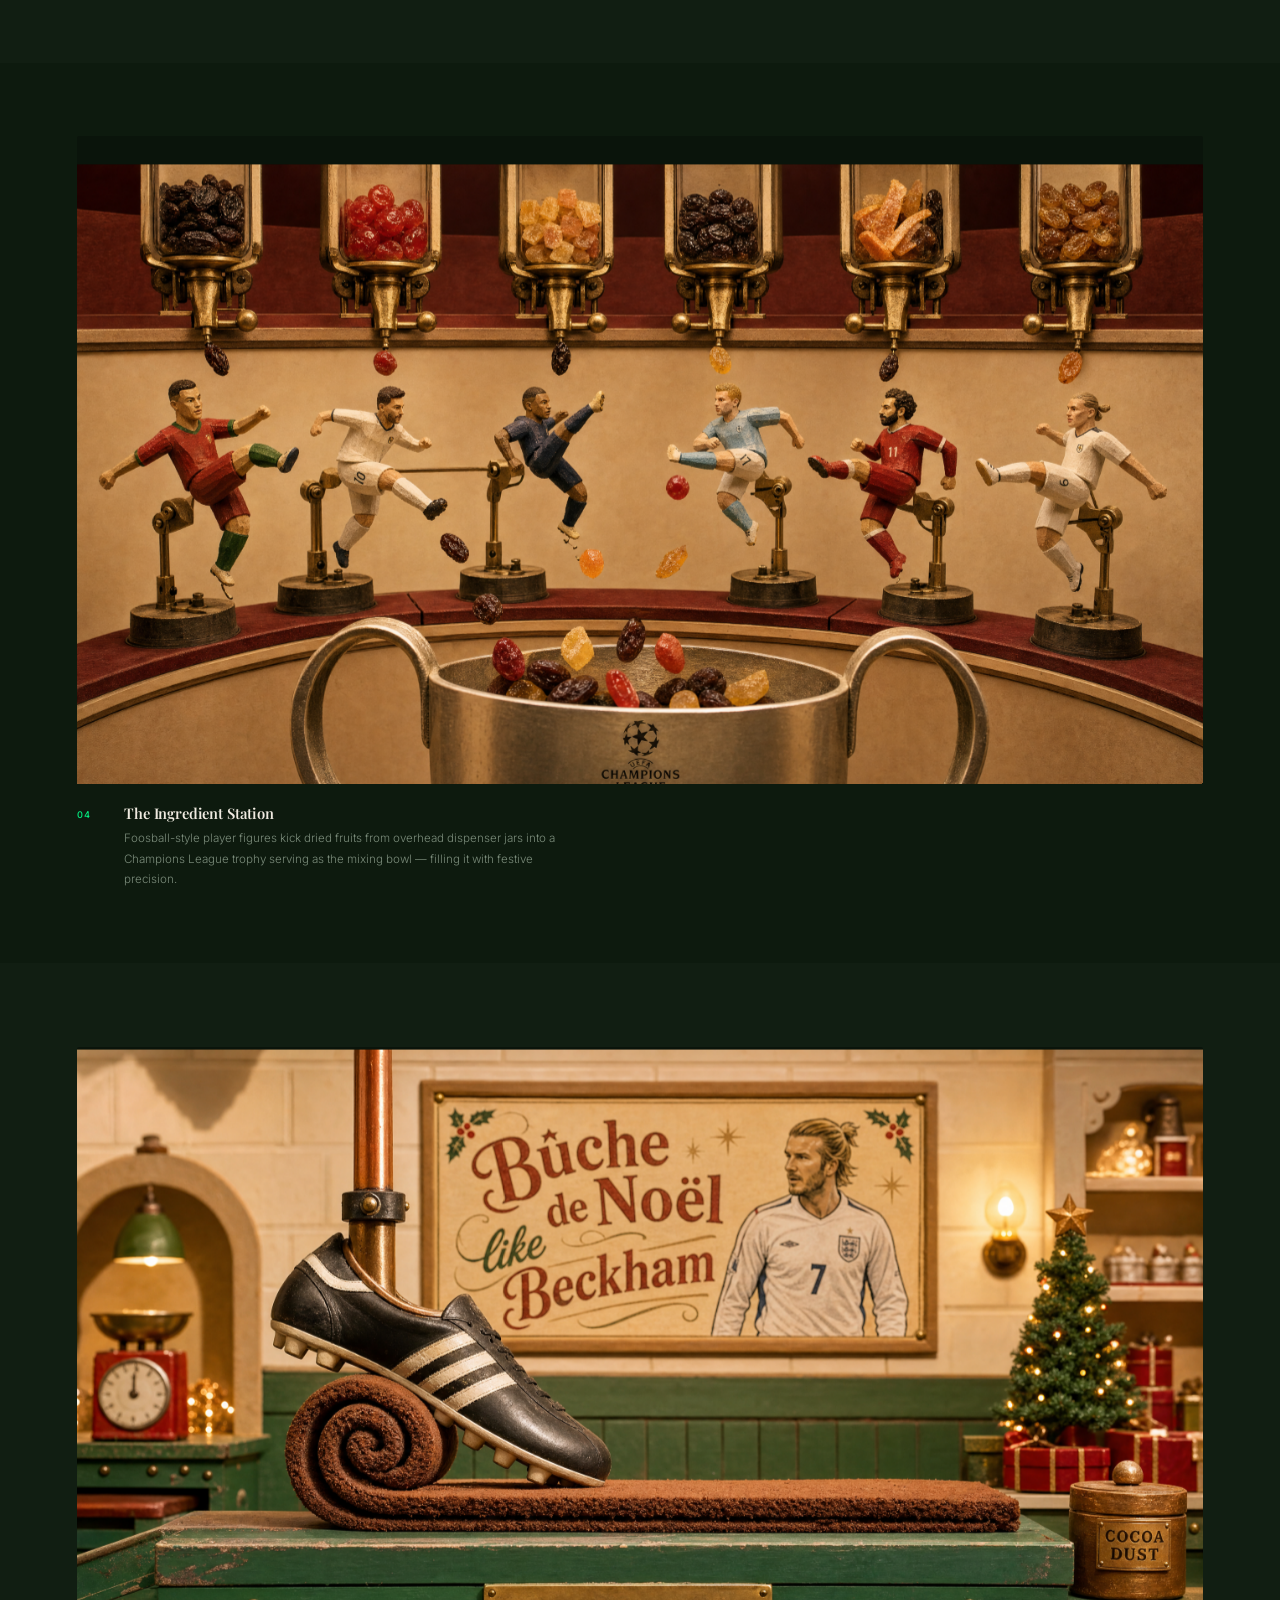
==== commit 0aeccad9: "C2 number change index.html" ====
--- a/v2/index.html
+++ b/v2/index.html
@@ -300,7 +300,7 @@
                     <img class="frame__image" src="Concept02_Storyboard/sb_00.png" alt="A hand-painted wooden sign reading: UEFA Football&#39;s Finest Festive Feasts, Est. 1954" loading="lazy">
                 </div>
                 <footer class="frame__footer">
-                    <span class="frame__num" aria-label="Title Card">00</span>
+                    <span class="frame__num" aria-label="Title Card">01</span>
                     <div class="frame__info">
                         <h4 class="frame__title">Football&#39;s Finest Festive Feasts</h4>
                         <p class="frame__caption">The sign above the factory door tells you everything you need to know. UEFA&#39;s Festive Factory has been crafting football&#39;s finest seasonal traditions since the very beginning — established 1954.</p>
@@ -314,7 +314,7 @@
                     <img class="frame__image" src="../Concept02_Storyboard/sb_01.png" alt="Boulangerie Mécanique: a dough globe shaped like Europe floats at the centre of the bakery" loading="lazy">
                 </div>
                 <footer class="frame__footer">
-                    <span class="frame__num" aria-label="Frame 1">01</span>
+                    <span class="frame__num" aria-label="Frame 1">02</span>
                     <div class="frame__info">
                         <h4 class="frame__title">Boulangerie Mécanique</h4>
                         <p class="frame__caption">The factory introduces itself: "Boulangerie Mécanique / Pâtisserie de Noël." At its heart, a dough globe shaped like Europe floats above a flour-dusted workbench.</p>
@@ -327,7 +327,7 @@
                     <img class="frame__image" src="../Concept02_Storyboard/sb_02.png" alt="Musiala dribbles past suspended defender puppets, driving a rolling pin that flattens pastry dough" loading="lazy">
                 </div>
                 <footer class="frame__footer">
-                    <span class="frame__num" aria-label="Frame 2">02</span>
+                    <span class="frame__num" aria-label="Frame 2">03</span>
                     <div class="frame__info">
                         <h4 class="frame__title">The Musiala Rolling Pin</h4>
                         <p class="frame__caption">Musiala dribbles past suspended defender puppets, his movement driving the rolling pin mechanism and stretching pastry dough with effortless, unstoppable precision.</p>
@@ -340,7 +340,7 @@
                     <img class="frame__image" src="../Concept02_Storyboard/sb_03.png" alt="Foosball-style player figures kick dried fruits from dispenser jars into a Champions League trophy mixing bowl" loading="lazy">
                 </div>
                 <footer class="frame__footer">
-                    <span class="frame__num" aria-label="Frame 3">03</span>
+                    <span class="frame__num" aria-label="Frame 3">04</span>
                     <div class="frame__info">
                         <h4 class="frame__title">The Ingredient Station</h4>
                         <p class="frame__caption">Foosball-style player figures kick dried fruits from overhead dispenser jars into a Champions League trophy serving as the mixing bowl — filling it with festive precision.</p>
@@ -353,7 +353,7 @@
                     <img class="frame__image" src="../Concept02_Storyboard/sb_04.png" alt="A football boot curls the perfect Bûche de Noël on quality cake rolling machinery, Beckham poster behind" loading="lazy">
                 </div>
                 <footer class="frame__footer">
-                    <span class="frame__num" aria-label="Frame 4">04</span>
+                    <span class="frame__num" aria-label="Frame 4">05</span>
                     <div class="frame__info">
                         <h4 class="frame__title">Bûche de Noël Like Beckham</h4>
                         <p class="frame__caption">A football boot rolls the perfect chocolate log on the table surface. The bakery poster behind confirms it in holly-trimmed lettering: "Bûche de Noël like Beckham."</p>
@@ -366,7 +366,7 @@
                     <img class="frame__image" src="../Concept02_Storyboard/sb_05.png" alt="Petr Čech stands beneath the Mince Meat Cannon, gloves raised and pie tin held aloft" loading="lazy">
                 </div>
                 <footer class="frame__footer">
-                    <span class="frame__num" aria-label="Frame 5">05</span>
+                    <span class="frame__num" aria-label="Frame 5">06</span>
                     <div class="frame__info">
                         <h4 class="frame__title">The Mince Meat Cannon</h4>
                         <p class="frame__caption">Petr Čech (#1) stands ready beneath the gleaming brass Mince Meat Cannon — gloves raised, pie tin held aloft — to receive the festive filling with champion reflexes.</p>
@@ -379,7 +379,7 @@
                     <img class="frame__image" src="../Concept02_Storyboard/sb_06.png" alt="Ronaldo and Van Basten perform mirrored overhead kicks into a flour sieve, dusting a Stollen loaf" loading="lazy">
                 </div>
                 <footer class="frame__footer">
-                    <span class="frame__num" aria-label="Frame 6">06</span>
+                    <span class="frame__num" aria-label="Frame 6">07</span>
                     <div class="frame__info">
                         <h4 class="frame__title">The Stollen Ceremony</h4>
                         <p class="frame__caption">Ronaldo and Van Basten perform mirrored overhead kicks into a hanging flour sieve, sending powdered sugar cascading like Christmas snowfall onto the Stollen loaf below.</p>
@@ -392,7 +392,7 @@
                     <img class="frame__image" src="../Concept02_Storyboard/sb_07.png" alt="The Tiki-Taka machine: roasted chestnuts bounce between TIKI and TAKA copper pans into paper cones" loading="lazy">
                 </div>
                 <footer class="frame__footer">
-                    <span class="frame__num" aria-label="Frame 7">07</span>
+                    <span class="frame__num" aria-label="Frame 7">08</span>
                     <div class="frame__info">
                         <h4 class="frame__title">The Tiki-Taka Machine</h4>
                         <p class="frame__caption">Wall-mounted in perfect symmetry, the roasted chestnut machine bounces chestnuts between TIKI and TAKA copper pans with metronomic rhythm, landing them neatly into paper cones.</p>
@@ -405,7 +405,7 @@
                     <img class="frame__image" src="Concept02_Storyboard/sb_08_v05.png" alt="The Puskás Aréna in Budapest reimagined as the factory&#39;s grand proving ground, rows of dough letters rising slowly inside" loading="lazy">
                 </div>
                 <footer class="frame__footer">
-                    <span class="frame__num" aria-label="Frame 8">08</span>
+                    <span class="frame__num" aria-label="Frame 8">09</span>
                     <div class="frame__info">
                         <h4 class="frame__title">The Proving Ground</h4>
                         <p class="frame__caption">The Puskás Aréna in Budapest — home of the 2026 UEFA Champions League Final — reimagined as the factory&#39;s grand proving ground. Inside, row upon row of dough letters rise steadily, gathering strength before the final bake.</p>
@@ -418,7 +418,7 @@
                     <img class="frame__image" src="../Concept02_Storyboard/sb_09.png" alt="Automated icing machines decorate U-E-F-A gingerbread letters travelling the decorating conveyor" loading="lazy">
                 </div>
                 <footer class="frame__footer">
-                    <span class="frame__num" aria-label="Frame 9">09</span>
+                    <span class="frame__num" aria-label="Frame 9">10</span>
                     <div class="frame__info">
                         <h4 class="frame__title">The Icing Line</h4>
                         <p class="frame__caption">Once baked, automated icing machines pipe intricate football motifs — pitches, trophies, match balls — onto the U-E-F-A gingerbread letters as they travel the length of the decorating conveyor.</p>
@@ -431,7 +431,7 @@
                     <img class="frame__image" src="../Concept02_Storyboard/sb_10.png" alt="The finished UEFA gingerbread letters stand beside Father Christmas's armchair — Season's Greetings From UEFA" loading="lazy">
                 </div>
                 <footer class="frame__footer">
-                    <span class="frame__num" aria-label="Frame 10">10</span>
+                    <span class="frame__num" aria-label="Frame 10">11</span>
                     <div class="frame__info">
                         <h4 class="frame__title">Season's Greetings From UEFA</h4>
                         <p class="frame__caption">The finished UEFA gingerbread letters stand proudly on a plate beside Father Christmas's fireside chair, the handwritten card behind them reading: "Season's Greetings From UEFA."</p>
